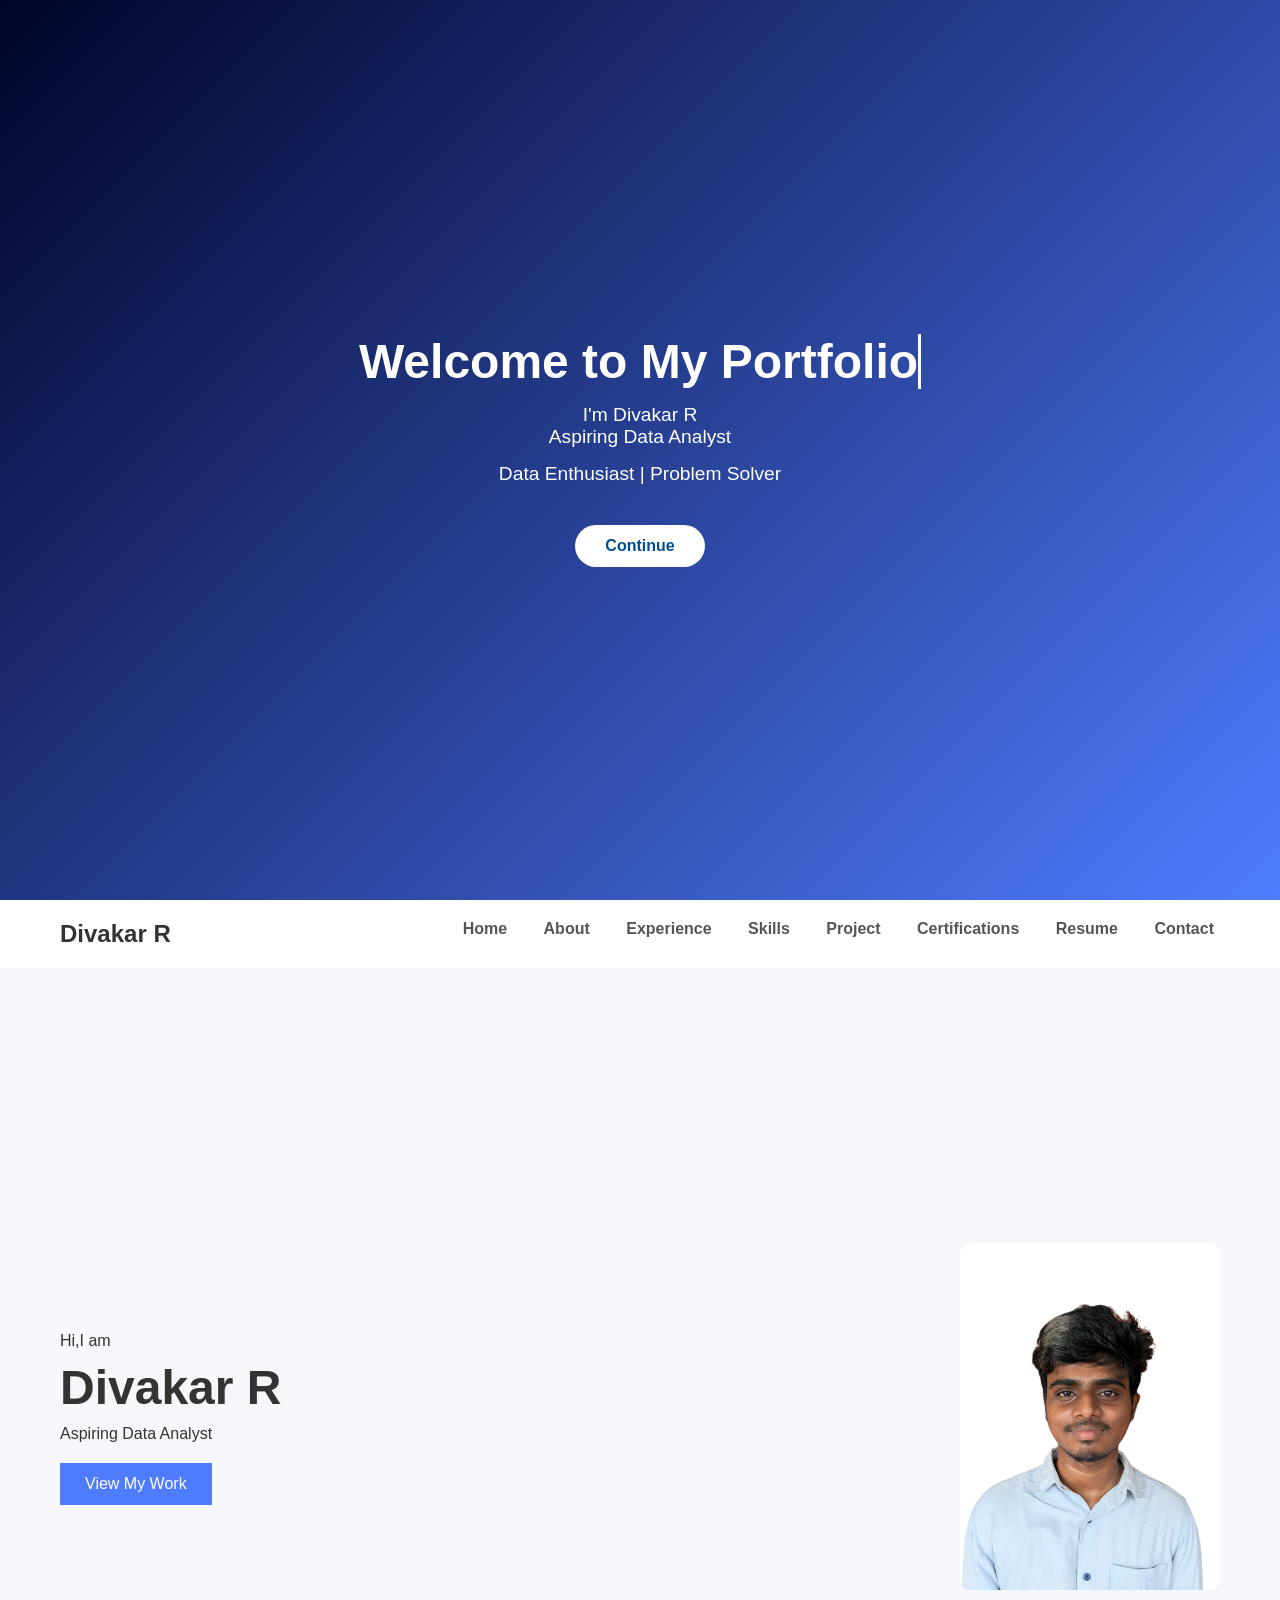
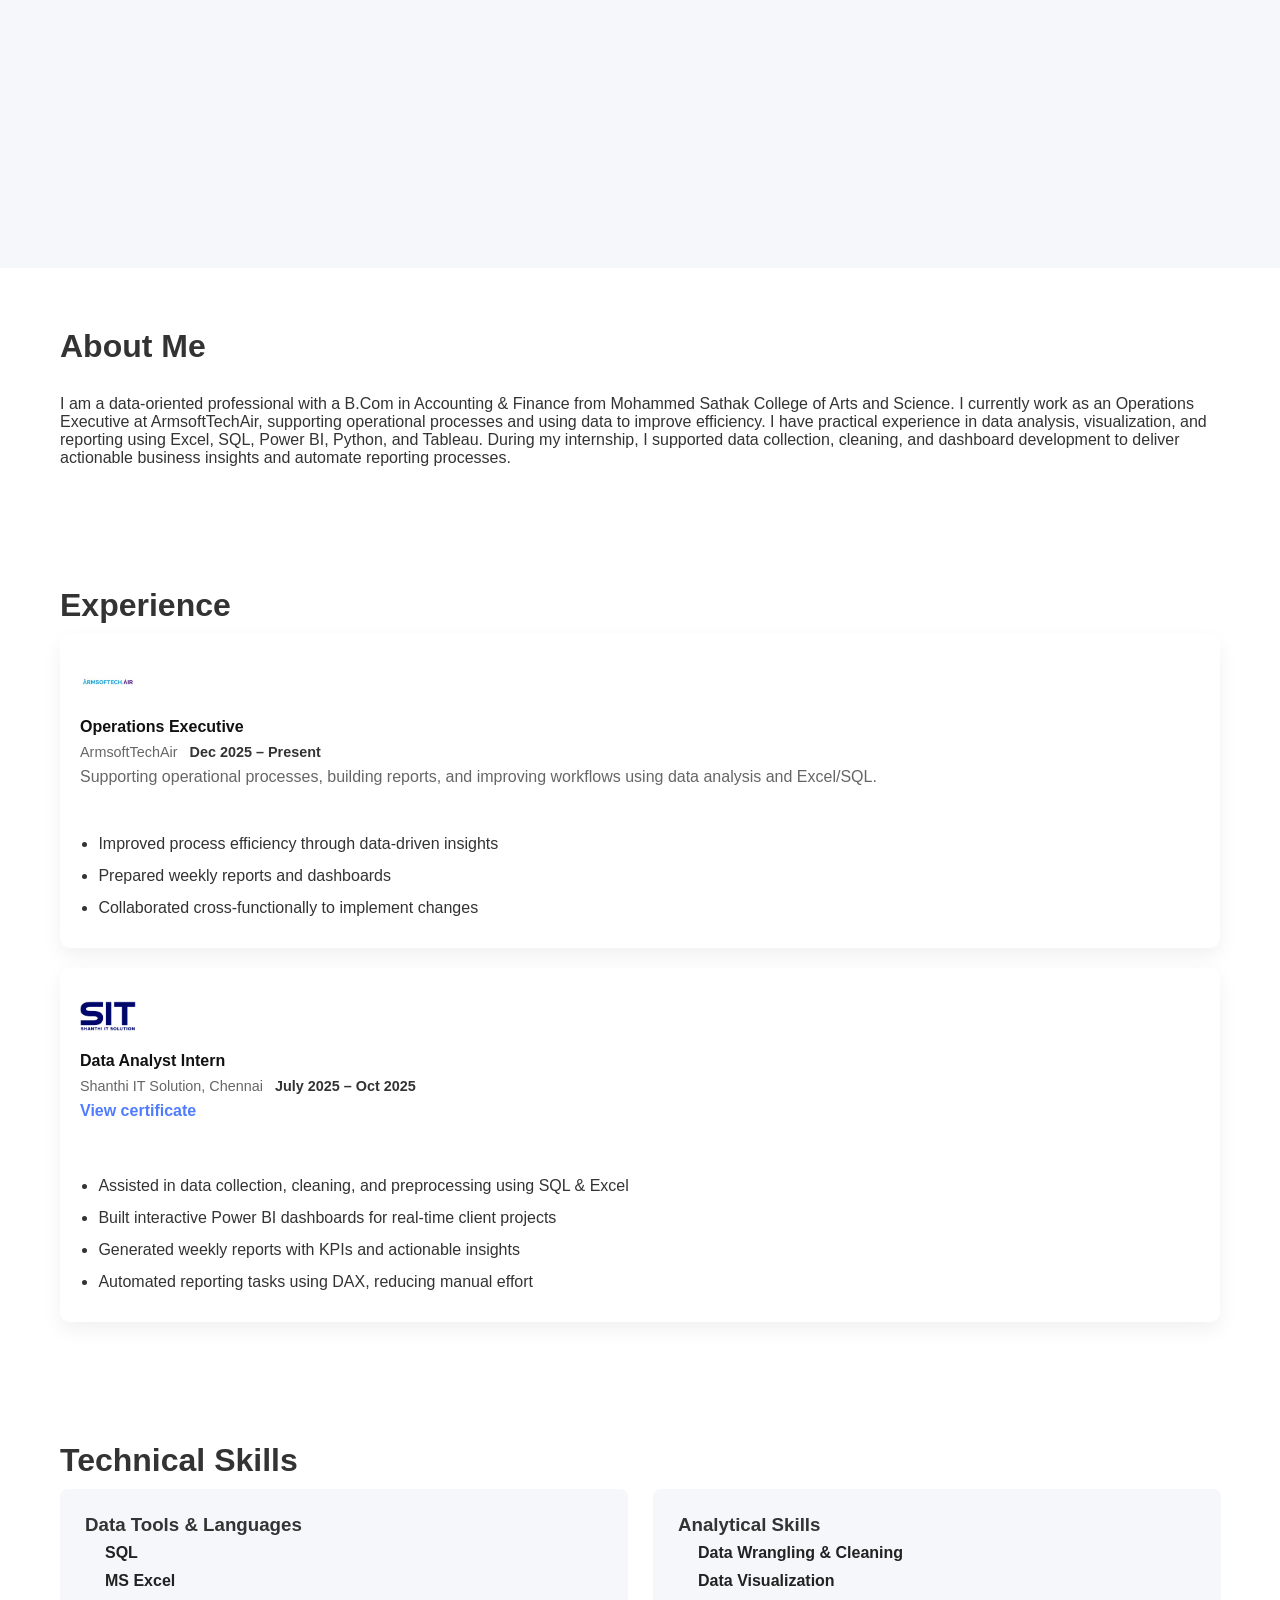
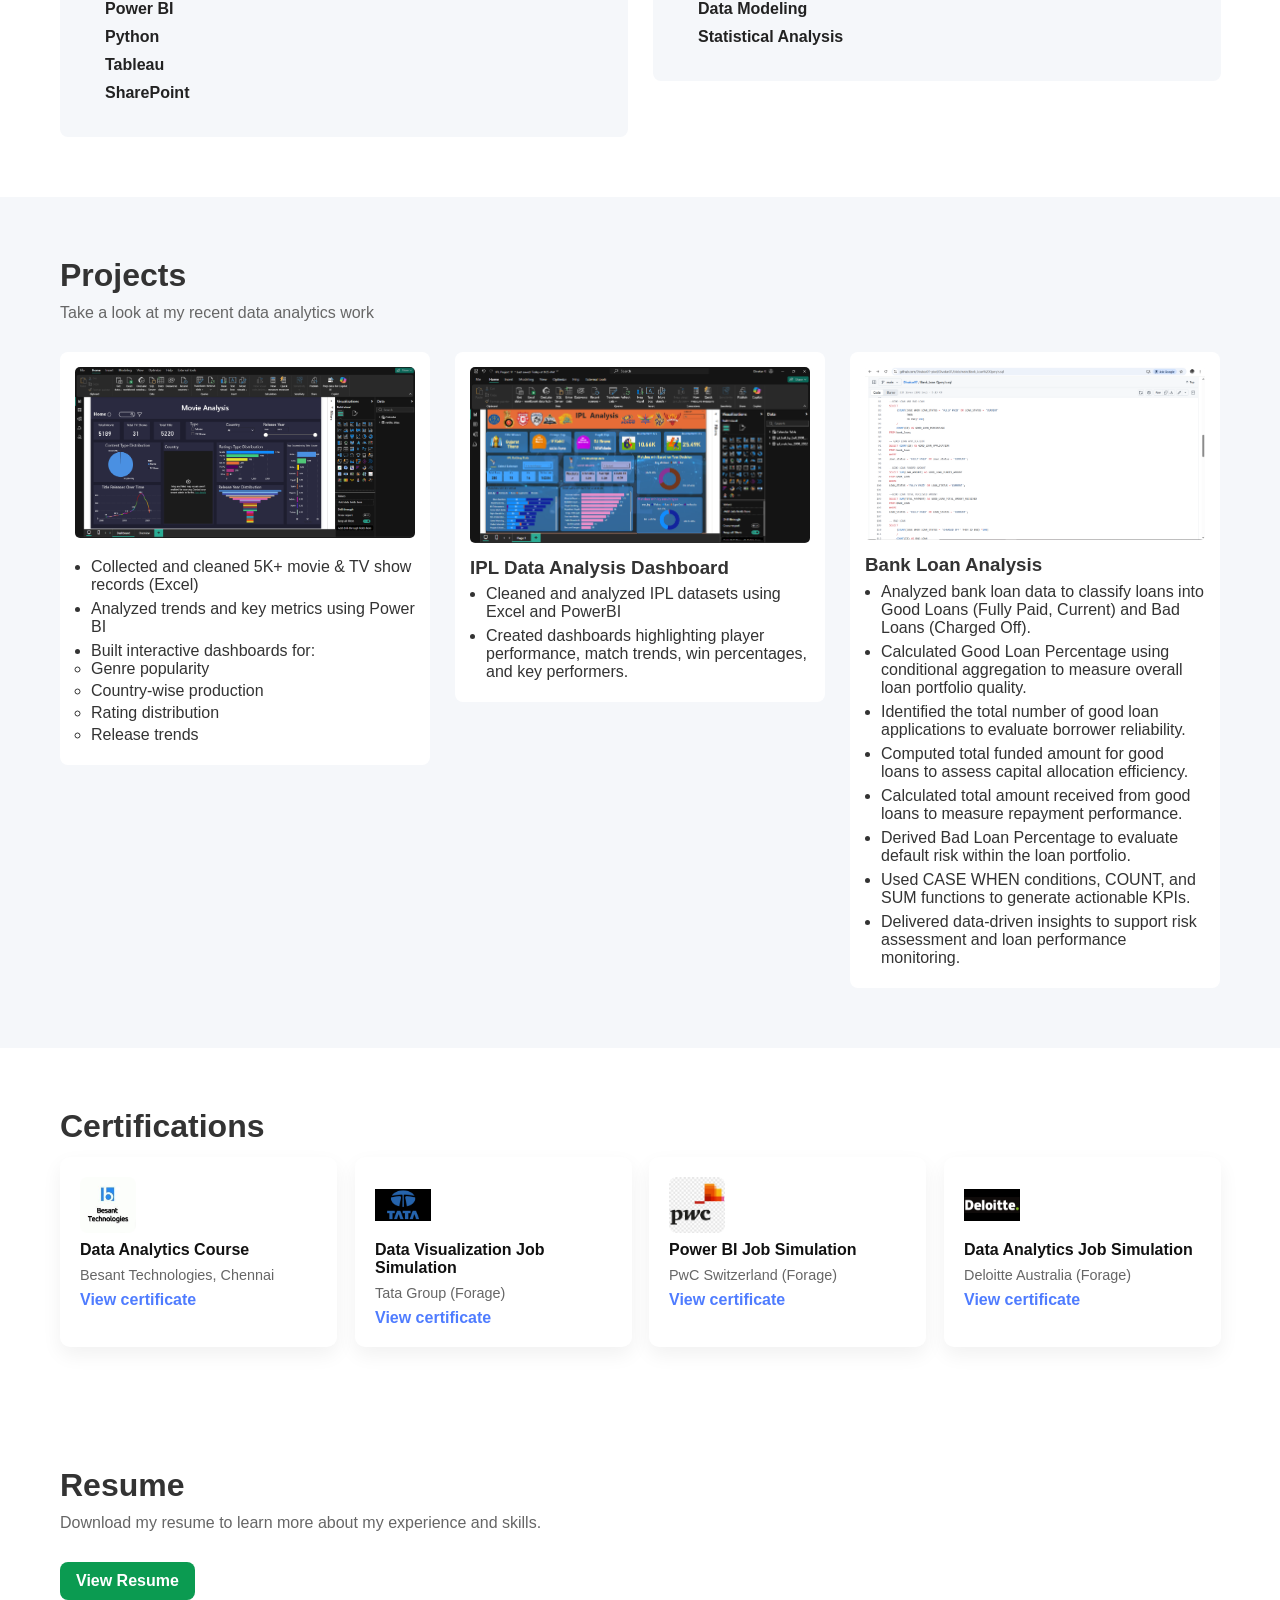
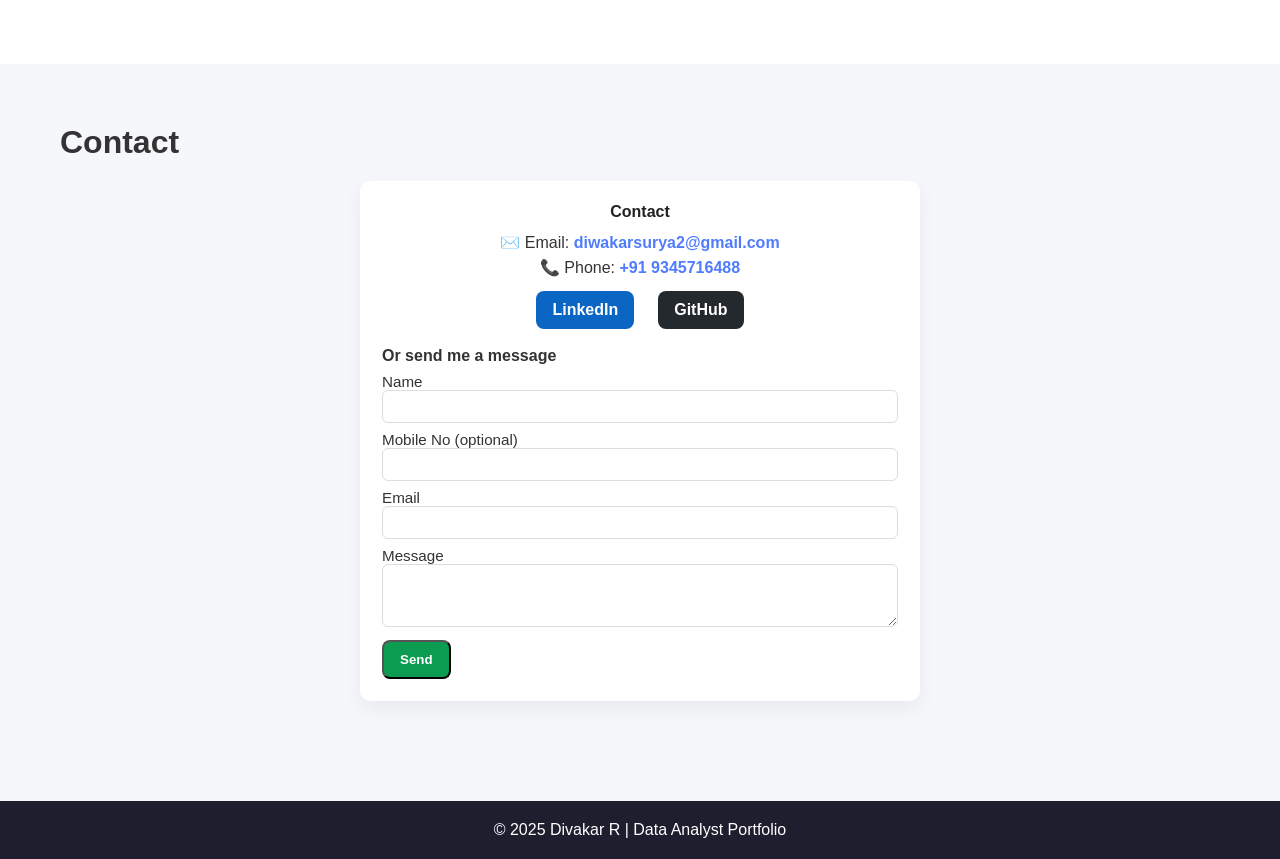
==== index.html @ 7c48998c "Update index.html" ====
<!DOCTYPE html>
<html lang="en">
<head>
    <meta charset="UTF-8">
    <meta name="viewport" content="width=device-width, initial-scale=1.0">
    <title>Divakar R | Data Analyst Portfolio</title>
    <link rel="stylesheet" href="style.css">
</head>
<body>

<!-- Welcome Section -->
<section id="welcome">
  <div class="welcome-content">
    <h1 class="typing">Welcome to My Portfolio</h1>
    <p class="fade-text">I'm Divakar R<br>Aspiring Data Analyst</p>
    <p class="fade-text" style="animation-delay: 3.5s;">Data Enthusiast | Problem Solver</p>
    <a href="#home" class="continue-btn">Continue</a>
  </div>
</section>

<!-- NAVBAR -->
<header class="navbar">
    <h2 class="logo">Divakar R</h2>
    <button class="hamburger" aria-label="Toggle navigation menu">
        <span></span>
        <span></span>
        <span></span>
    </button>
    <nav class="nav-menu">
        <a href="#home">Home</a>
        <a href="#about">About</a>
        <a href="#experience">Experience</a>
        <a href="#skills">Skills</a>
        <a href="#projects">Project</a>
        <a href="#certifications">Certifications</a>
        <a href="#resume">Resume</a>
        <a href="#contact">Contact</a>
    </nav>
</header>

<!-- HERO -->
<section class="hero" id="home">
    <div class="hero-text reveal">
        <p class="intro">Hi,I am</p>
        <h1>Divakar R</h1>
        <p class="subtitle">Aspiring Data Analyst</p>
        <button onclick="document.getElementById('projects').scrollIntoView({behavior: 'smooth'})">View My Work</button>
    </div>

    <div class="hero-image">
        <!-- Profile image -->
        <img class="float reveal" src="Images/Divakar%20R.jpg" alt="Profile">
    </div>
</section>

<script>
    // Run after DOM ready so elements exist
    document.addEventListener('DOMContentLoaded', function(){
        const form = document.getElementById('miniContactForm');
        const nextInput = document.getElementById('_next');
        const successBox = document.getElementById('formSuccess');

        function getFormData(){
            return {
                name: (document.getElementById('c_name') || {}).value ? document.getElementById('c_name').value.trim() : '',
                phone: (document.getElementById('c_phone') || {}).value ? document.getElementById('c_phone').value.trim() : '',
                email: (document.getElementById('c_email') || {}).value ? document.getElementById('c_email').value.trim() : '',
                message: (document.getElementById('c_message') || {}).value ? document.getElementById('c_message').value.trim() : ''
            };
        }

        function validate(data){
            return data.name && data.email && data.message;
        }

        // If URL contains ?sent=1 show success message
        if (window.location.search.indexOf('sent=1') !== -1) {
            if (successBox) { successBox.classList.remove('hidden'); successBox.setAttribute('aria-hidden','false'); }
        }

        if (!form) return; // nothing to do if form not present

        // On submit, validate and set _next to return with sent=1
        form.addEventListener('submit', function(e){
            const data = getFormData();
            if (!validate(data)){
                e.preventDefault();
                alert('Please fill Name, Email and Message.');
                return false;
            }
            // Set _next to same URL with sent=1 so we can show success message after redirect
            try {
                var url = window.location.href.split('?')[0];
                if (nextInput) nextInput.value = url + '?sent=1';
            } catch(err) { /* ignore */ }
            // Let the browser submit the form to Formsubmit.co
        });

        // --- Scroll reveal using IntersectionObserver ---
        const reveals = document.querySelectorAll('.reveal');
        if (reveals && reveals.length) {
            const io = new IntersectionObserver((entries, observer) => {
                entries.forEach(entry => {
                    if (entry.isIntersecting) {
                        const el = entry.target;
                        const delay = el.dataset.revealDelay ? parseInt(el.dataset.revealDelay,10) : 0;
                        el.style.transitionDelay = delay + 'ms';
                        el.classList.add('visible');

                        // stagger skill items if present
                        const skillItems = el.querySelectorAll('.skill-item');
                        if (skillItems && skillItems.length) {
                            skillItems.forEach((item) => {
                                const itemDelay = item.dataset.skillDelay ? parseInt(item.dataset.skillDelay, 10) : 0;
                                item.style.transitionDelay = (delay + itemDelay) + 'ms';
                            });
                        }

                        // stagger skill chips if present
                        const chips = el.querySelectorAll('.skill-chip');
                        if (chips && chips.length) {
                            chips.forEach((chip) => {
                                const chipDelay = chip.dataset.skillDelay ? parseInt(chip.dataset.skillDelay, 10) : 0;
                                chip.style.transitionDelay = (delay + chipDelay) + 'ms';
                            });
                        }

                        observer.unobserve(el);
                    }
                });
            }, { threshold: 0.12, rootMargin: '0px 0px -8% 0px' });
            reveals.forEach((el) => io.observe(el));
        }

        // --- Navbar shrink and active link highlight ---
        const header = document.querySelector('.navbar');
        const navLinks = document.querySelectorAll('.navbar nav a');
        // Shrink header on scroll
        function updateHeader() {
            if (!header) return;
            if (window.scrollY > 60) header.classList.add('shrink'); else header.classList.remove('shrink');
        }
        updateHeader();
        window.addEventListener('scroll', updateHeader, { passive: true });

        // Highlight nav links based on section in view
        const sections = document.querySelectorAll('section[id]');
        if (sections.length && navLinks.length) {
            const sectionObserver = new IntersectionObserver((entries) => {
                entries.forEach(entry => {
                    if (!entry.target.id) return;
                    const id = entry.target.id;
                    const selector = `.navbar nav a[href="#${id}"]`;
                    const link = document.querySelector(selector);
                    if (entry.isIntersecting) {
                        navLinks.forEach(a => a.classList.remove('active'));
                        if (link) link.classList.add('active');
                    }
                });
            }, { root: null, threshold: 0.45 });
            sections.forEach(s => sectionObserver.observe(s));
        }

        // --- Hamburger menu toggle ---
        const hamburger = document.querySelector('.hamburger');
        const navMenu = document.querySelector('.nav-menu');
        if (hamburger && navMenu) {
            hamburger.addEventListener('click', () => {
                hamburger.classList.toggle('active');
                navMenu.classList.toggle('active');
            });
        }

        // --- Continue button functionality ---
        const continueBtn = document.querySelector('.continue-btn');
        const welcomeSection = document.getElementById('welcome');
        if (continueBtn && welcomeSection) {
            continueBtn.addEventListener('click', (e) => {
                e.preventDefault(); // Prevent default anchor behavior
                welcomeSection.style.display = 'none'; // Hide the welcome section
                document.getElementById('home').scrollIntoView({ behavior: 'smooth' }); // Scroll to home
            });
        }
    });
</script>

<!-- ABOUT -->
<section class="interest" id="about">
    <div class="grid">
        <h2>About Me</h2>
         <div class="two-column">
            <h2 class="reveal"data-reveal-delay="100"></h2>
            <p class="sub reveal" data-reveal-delay="200">
        <div class="about-grid reveal">
                I am a data-oriented professional with a B.Com in Accounting & Finance from Mohammed Sathak College of Arts and Science. I currently work as an Operations Executive at ArmsoftTechAir, supporting operational processes and using data to improve efficiency. 
                I have practical experience in data analysis, visualization, and reporting using Excel, SQL, Power BI, Python, and Tableau. During my internship, I supported data collection, cleaning, and dashboard development to deliver actionable business 
                insights and automate reporting processes.
            </p>
        </div>


    </div>
</section>




<!-- EXPERIENCE -->
<section class="interest" id="experience">
    <h2>Experience</h2>
    <div class="experience-grid">
        <article class="cert-card work-card reveal" data-reveal-delay="70">
            <img class="cert-logo-img" src="Images/AS.jpeg" alt="ArmsoftTechAir logo">
            <h4>Operations Executive</h4>
            <p class="cert-meta">ArmsoftTechAir <span class="cert-date">Dec 2025 – Present</span></p>
            <p class="sub">Supporting operational processes, building reports, and improving workflows using data analysis and Excel/SQL.</p>
            <ul>
                <li>Improved process efficiency through data-driven insights</li>
                <li>Prepared weekly reports and dashboards</li>
                <li>Collaborated cross-functionally to implement changes</li>
            </ul>
        </article>

        <article class="cert-card internship-card reveal" data-reveal-delay="110">
            <img class="cert-logo-img" src="Images/SIT.png" alt="Shanthi IT Solution logo">
            <h4>Data Analyst Intern</h4>
            <p class="cert-meta">Shanthi IT Solution, Chennai <span class="cert-date">July 2025 – Oct 2025</span></p>
            <a class="cert-link" href="Certificates/Divakar R Data Analytics Internship.pdf" target="_blank" rel="noopener noreferrer">View certificate</a>
            <p class="sub"></p>
            <ul>
                <li>Assisted in data collection, cleaning, and preprocessing using SQL &amp; Excel</li>
                <li>Built interactive Power BI dashboards for real-time client projects</li>
                <li>Generated weekly reports with KPIs and actionable insights</li>
                <li>Automated reporting tasks using DAX, reducing manual effort</li>
            </ul>
        </article>
    </div>
</section>

<!-- SKILLS -->
<section class="interest" id="skills">
    <h2>Technical Skills</h2>

    <div class="interest-grid">
        <div class="card reveal" data-reveal-delay="100">
            <h3>Data Tools & Languages</h3>
            <ul class="skill-list">
                <li class="skill-item" data-skill-delay="0">SQL</li>
                <li class="skill-item" data-skill-delay="100">MS Excel</li>
                <li class="skill-item" data-skill-delay="200">Power BI</li>
                <li class="skill-item" data-skill-delay="300">Python</li>
                <li class="skill-item" data-skill-delay="400">Tableau</li>
                <li class="skill-item" data-skill-delay="500">SharePoint</li>
                
            </ul>
        </div>

        <div class="card reveal" data-reveal-delay="200">
            <h3>Analytical Skills</h3>
            <ul class="skill-list">
                <li class="skill-item" data-skill-delay="0">Data Wrangling & Cleaning</li>
                <li class="skill-item" data-skill-delay="100">Data Visualization</li>
                <li class="skill-item" data-skill-delay="200">Data Modeling</li>
                <li class="skill-item" data-skill-delay="300">Statistical Analysis</li>
            </ul>
        </div>

    </div>
</section>

<!-- PROJECTS -->
<section class="projects" id="projects">
    <h2>Projects</h2>
    <p class="sub">Take a look at my recent data analytics work</p>

    <div class="project-grid">

        <div class="project-card reveal" data-reveal-delay="80">
            <img src="Images/Screenshot (321).png" alt="Movie Analysis Dashboard">
            <ul class="project-bullets">
                <li>Collected and cleaned 5K+ movie & TV show records (Excel)</li>
                <li>Analyzed trends and key metrics using Power BI</li>
                <li>Built interactive dashboards for:
                    <ul>
                        <li>Genre popularity</li>
                        <li>Country-wise production</li>
                        <li>Rating distribution</li>
                        <li>Release trends</li>
                    </ul>
                </li>
            </ul>
        </div>

        <div class="project-card reveal" data-reveal-delay="140">
            <img src="Images/Screenshot (55).png" alt="IPL Data Analysis">
            <h3>IPL Data Analysis Dashboard</h3>
            <p>
                <ul class="project-bullets">
                    <li>Cleaned and analyzed IPL datasets using Excel and PowerBI</li>
                    <li>Created dashboards highlighting player performance, match trends,
                        win percentages, and key performers.</li>
                </ul>
            </p>
        </div>

        <div class="project-card reveal" data-reveal-delay="200">
            <img src="Images/Screenshot (322).png" alt="Bank Loan Analysis">
            <h3>Bank Loan Analysis</h3>
            <ul class="project-bullets">
                <li>Analyzed bank loan data to classify loans into Good Loans (Fully Paid, Current) and Bad Loans (Charged Off).</li>
                <li>Calculated Good Loan Percentage using conditional aggregation to measure overall loan portfolio quality.</li>
                <li>Identified the total number of good loan applications to evaluate borrower reliability.</li>
                <li>Computed total funded amount for good loans to assess capital allocation efficiency.</li>
                <li>Calculated total amount received from good loans to measure repayment performance.</li>
                <li>Derived Bad Loan Percentage to evaluate default risk within the loan portfolio.</li>
                <li>Used CASE WHEN conditions, COUNT, and SUM functions to generate actionable KPIs.</li>
                <li>Delivered data-driven insights to support risk assessment and loan performance monitoring.</li>
            </ul>
        </div>

    </div>
</section>



<!-- CERTIFICATIONS -->
<!-- CERTIFICATIONS -->
<section class="interest" id="certifications">
    <h2 class="reveal">Certifications</h2>

    <div class="cert-grid">
        <article class="cert-card reveal" data-reveal-delay="80">
            <img class="cert-logo-img" src="Images/BT.jpeg" alt="Besant Technologies logo">
            <h4>Data Analytics Course</h4>
            <p class="cert-meta">Besant Technologies, Chennai</p>
            <!-- Replace href with real certificate link or PDF -->
            <a class="cert-link" href="Certificates/Divakar R data nalytics.pdf" target="_blank" rel="noopener noreferrer">View certificate</a>
        </article>

        <article class="cert-card reveal" data-reveal-delay="140">
            <img class="cert-logo-img" src="Images/TATA.jpg" alt="Tata Group logo">
            <h4>Data Visualization Job Simulation</h4>
            <p class="cert-meta">Tata Group (Forage)</p>
            <a class="cert-link" href="Certificates/Forage_TATA_completion_certificate.pdf" target="_blank" rel="noopener noreferrer">View certificate</a>
        </article>

        <article class="cert-card reveal" data-reveal-delay="200">
            <img class="cert-logo-img" src="Images/PWC.jpg" alt="PwC logo">
            <h4>Power BI Job Simulation</h4>
            <p class="cert-meta">PwC Switzerland (Forage)</p>
            <a class="cert-link" href="Certificates/Forage_PWC_completion_certificate.pdf" target="_blank" rel="noopener noreferrer">View certificate</a>
        </article>

        <article class="cert-card reveal" data-reveal-delay="260">
            <img class="cert-logo-img" src="Images/Deloitte.jpg" alt="Deloitte logo">
            <h4>Data Analytics Job Simulation</h4>
            <p class="cert-meta">Deloitte Australia (Forage)</p>
            <a class="cert-link" href="Certificates/Forage_Deloite_completion_certificate.pdf" target="_blank" rel="noopener noreferrer">View certificate</a>
        </article>
    </div>
</section>

<!-- RESUME -->
<section class="interest" id="resume">
    <h2>Resume</h2>
    <p class="sub">Download my resume to learn more about my experience and skills.</p>
    <div class="resume-download">
        <a href="Divakar R Data Analytics Resume.pdf" target="_blank" rel="noopener noreferrer" class="btn primary">View Resume</a>
    </div>
</section>

<!-- CONTACT -->
<section class="projects" id="contact">
    <h2>Contact</h2>

    <div class="contact-card reveal" role="region" aria-label="Contact links" data-reveal-delay="320">
        <p class="contact-title">Contact</p>

        <div class="contact-info">
            <p class="contact-info-line">✉️ Email: <a href="mailto:diwakarsurya2@gmail.com">diwakarsurya2@gmail.com</a></p>
            <p class="contact-info-line">📞 Phone: <a href="tel:+919345716488">+91 9345716488</a></p>
        </div>

        <div class="contact-links">
            <a class="btn linkedin" href="https://www.linkedin.com/in/divakar-r-688403337" target="_blank" rel="noopener noreferrer">LinkedIn</a>
            <a class="btn github" href="https://github.com/Divakar07-pixel" target="_blank" rel="noopener noreferrer">GitHub</a>
        </div>

        <!-- Inline contact form (simple) — posts to Formsubmit.co -->
        <div class="contact-form-inline">
            <p class="form-title">Or send me a message</p>
            <form id="miniContactForm" action="https://formsubmit.co/diwakarsurya2@gmail.com" method="POST">
                <!-- Formsubmit hidden controls; _next will be set on submit to return with ?sent=1 -->
                <input type="hidden" name="_subject" value="Portfolio contact">
                <input type="hidden" name="_captcha" value="false">
                <input type="hidden" name="_next" id="_next" value="">
                <label>Name
                    <input type="text" id="c_name" name="name" required>
                </label>

                <label>Mobile No (optional)
                    <input type="tel" id="c_phone" name="phone">
                </label>

                <label>Email
                    <input type="email" id="c_email" name="email" required>
                </label>

                <label>Message
                    <textarea id="c_message" name="message" rows="3" required></textarea>
                </label>

                <div class="form-actions-inline">
                    <button type="submit" id="sendBtn" class="btn primary">Send</button>
                </div>
            </form>

            <div id="formSuccess" class="form-success hidden" role="status" aria-hidden="true">Thank you — your message was sent.</div>
        </div>
    </div>
</section>

<footer>
    <p>© 2025 Divakar R | Data Analyst Portfolio</p>
</footer>

</body>
</html>
---- style.css ----
* {
  margin: 0;
  padding: 0;
  box-sizing: border-box;
  font-family: Arial, sans-serif;
  scroll-behavior: smooth;
}

/* Welcome Section */
#welcome {
  height: 100vh;
  background: linear-gradient(135deg, #000428, #4f7cff);
  color: white;
  display: flex;
  justify-content: center;
  align-items: center;
}

.welcome-content {
  text-align: center;
}

/* Typing Animation */
.typing {
  font-size: 3rem;
  white-space: nowrap;
  overflow: hidden;
  border-right: 3px solid white;
  width: 0;
  animation: typing 3s steps(30, end) forwards,
             blink 0.7s infinite;
}

@keyframes typing {
  to { width: 100%; }
}

@keyframes blink {
  50% { border-color: transparent; }
}

/* Fade text */
.fade-text {
  opacity: 0;
  margin-top: 15px;
  font-size: 1.2rem;
  animation: fadeIn 2s ease forwards;
  animation-delay: 3s;
}

@keyframes fadeIn {
  to { opacity: 1; }
}

/* Continue Button */
.continue-btn {
  display: inline-block;
  margin-top: 40px;
  padding: 12px 30px;
  background: white;
  color: #004e92;
  border-radius: 30px;
  font-weight: bold;
  text-decoration: none;
  opacity: 0;
  transform: translateY(20px);
  animation: slideUp 1.5s ease forwards;
  animation-delay: 4s;
}

@keyframes slideUp {
  to {
    opacity: 1;
    transform: translateY(0);
  }
}

/* Portfolio Section */
#home {
  height: 100vh;
  padding: 60px;
}



* {
    margin: 0;
    padding: 0;
    box-sizing: border-box;
    font-family: Arial, sans-serif;
}

body {
    background: #f5f7fa;
    color: #333;
}

/* NAVBAR */
.navbar {
    display: flex;
    justify-content: space-between;
    padding: 20px 60px;
    background: white;
}

/* Hamburger menu button */
.hamburger {
    display: none;
    flex-direction: column;
    cursor: pointer;
    background: none;
    border: none;
    padding: 0;
    z-index: 1000;
}
.hamburger span {
    width: 25px;
    height: 3px;
    background: #555;
    margin: 3px 0;
    transition: 0.3s;
    border-radius: 2px;
}
.hamburger.active span:nth-child(1) {
    transform: rotate(-45deg) translate(-5px, 6px);
}
.hamburger.active span:nth-child(2) {
    opacity: 0;
}
.hamburger.active span:nth-child(3) {
    transform: rotate(45deg) translate(-5px, -6px);
}

/* Mobile navbar adjustments */
@media (max-width: 768px) {
    .navbar {
        padding: 15px 20px;
        flex-direction: row;
        justify-content: space-between;
        align-items: center;
    }
    .hamburger {
        display: flex;
    }
    .nav-menu {
        position: fixed;
        left: -100%;
        top: 0;
        flex-direction: column;
        background-color: white;
        width: 100%;
        text-align: center;
        transition: 0.3s;
        box-shadow: 0 10px 27px rgba(0, 0, 0, 0.05);
        padding-top: 80px;
        height: 100vh;
        z-index: 999;
    }
    .nav-menu.active {
        left: 0;
    }
    .nav-menu a {
        padding: 15px;
        margin: 0;
        display: block;
        border-bottom: 1px solid #eee;
    }
    .navbar.shrink {
        padding: 10px 20px;
    }
}

@media (max-width: 480px) {
    .navbar {
        padding: 10px 15px;
    }
    .navbar nav a {
        margin-left: 10px;
        font-size: 14px;
    }
    .navbar.shrink {
        padding: 8px 15px;
    }
}

/* Navbar animations */
.navbar {
    position: sticky;
    top: 0;
    z-index: 60;
    transition: padding 220ms ease, background 220ms ease, box-shadow 220ms ease;
}
.navbar.shrink { padding: 10px 60px; background: rgba(255,255,255,0.98); box-shadow: 0 8px 28px rgba(6,10,20,0.08); }
.navbar .logo { transition: transform 220ms ease; }
.navbar.shrink .logo { transform: scale(0.95); }

/* Nav link underline animation */
.navbar nav a { position: relative; padding: 8px 6px; }
.navbar nav a::after {
    content: '';
    position: absolute;
    left: 0;
    bottom: -6px;
    height: 2px;
    width: 0;
    background: #4f7cff;
    transition: width 220ms ease;
    border-radius: 2px;
}
.navbar nav a:hover::after,
.navbar nav a.active::after { width: 100%; }
.navbar nav a.active { color: #4f7cff; font-weight: 800; }

/* Smooth scroll for anchor links */
html { scroll-behavior: smooth; }

.navbar nav a {
    margin-left: 20px;
    text-decoration: none;
    color: #555;
    font-weight: 600;
}

/* HERO */
.hero {
    display: flex;
    align-items: center;
    justify-content: space-between;
    padding: 60px;
}

.hero-text {
    max-width: 500px;
}

.hero-text h1 {
    font-size: 48px;
    margin: 10px 0;
}

.hero-text button {
    margin-top: 20px;
    padding: 12px 25px;
    background: #4f7cff;
    color: white;
    border: none;
    cursor: pointer;
    font-size: 16px;
}

.hero-image img {
    width: 260px; /* increased for better presence on desktop */
    border-radius: 10px;
}

/* Responsive adjustments for hero/profile image */
@media (max-width: 1100px) {
    .hero {
        flex-direction: column;
        padding: 40px 30px;
        gap: 18px;
    }
    .hero-image img {
        width: 220px;
    }
}

@media (max-width: 520px) {
    .hero-text h1 { font-size: 36px; }
    .hero-image img { width: 160px; }
}

@media (max-width: 768px) {
    #home {
        height: auto;
    }
}

.about-card {
    display: grid;
    grid-template-columns: 1fr 2fr;
    gap: 40px;
    background: white;
    padding: 25px;
    border-radius: 8px;
    box-shadow: 0 8px 20px rgba(15,15,15,0.06);

}

/* Mobile adjustments for about-card */
@media (max-width: 768px) {
    .about-card {
        grid-template-columns: 1fr;
        gap: 20px;
        padding: 20px;
    }
}

@media (max-width: 480px) {
    .about-card {
        padding: 15px;
        gap: 15px;
    }
}

/* INTEREST */
.interest {
    padding: 60px;
    background: white;
}

.interest h2,
.projects h2 {
    font-size: 32px;
    margin-bottom: 10px;
}

.sub {
    margin-bottom: 30px;
    color: #666;
}

.interest-grid {
    display: grid;
    grid-template-columns: repeat(auto-fit, minmax(220px, 1fr));
    gap: 25px;
    align-items: start;
}

.card {
    padding: 25px;
    background: #f5f7fa;
    border-radius: 8px;
}

/* Mobile adjustments for interest */
@media (max-width: 768px) {
    .interest {
        padding: 40px 20px;
    }
    .interest h2,
    .projects h2 {
        font-size: 28px;
    }
    .interest-grid {
        grid-template-columns: 1fr;
        gap: 20px;
    }
    .card {
        padding: 20px;
    }
}

@media (max-width: 480px) {
    .interest {
        padding: 30px 15px;
    }
    .interest h2,
    .projects h2 {
        font-size: 24px;
    }
    .card {
        padding: 15px;
    }
}

/* EXPERIENCE */
.experience-grid {
    display: grid;
    grid-template-columns: 1fr;
    gap: 20px;
    align-items: start; /* allow cards to size naturally based on content */
}
/* Do not set explicit heights on cards; they should grow based on content */

/* Mobile adjustments for experience */
@media (max-width: 768px) {
    .experience-grid {
        gap: 15px;
    }
}


/* PROJECTS */
.projects {
    padding: 60px;
}

.project-grid {
    display: grid;
    grid-template-columns: repeat(auto-fit, minmax(220px, 1fr));
    gap: 25px;
    align-items: start;
}

.project-card {
    background: white;
    padding: 15px;
    border-radius: 8px;
}

.project-card img {
    width: 100%;
    border-radius: 5px;
    margin-bottom: 10px;
}

.project-bullets { margin: 0.4rem 0 0 1rem; color: #333; }
.project-bullets li { margin-bottom: 6px; }
.project-bullets li li { margin-bottom: 4px; list-style-type: circle; }

/* Mobile adjustments for projects */
@media (max-width: 768px) {
    .projects {
        padding: 40px 20px;
    }
}

@media (max-width: 480px) {
    .projects {
        padding: 30px 15px;
    }
    .project-card {
        padding: 10px;
    }
    .project-bullets {
        margin: 0.4rem 0 0 0.5rem;
        font-size: 14px;
    }
}

/* Skill bars and chips */
.skill-list { list-style: none; padding-left: 0; margin: 8px 0 0 0; }
.skill-item { display: flex; align-items: center; gap: 12px; margin-bottom: 10px; font-weight: 600; color: #222; opacity: 0; transform: translateX(-20px); padding-left: 0; transition: opacity 600ms ease, transform 600ms ease, padding-left 600ms ease; }
.reveal.visible .skill-item { opacity: 1; transform: none; padding-left: 20px; }
.skill-bar { flex: 1; height: 10px; background: #eef2ff; border-radius: 8px; overflow: hidden; }
.skill-fill { width: 0%; height: 100%; background: linear-gradient(90deg,#4f7cff,#6fb0ff); transition: width 700ms ease-out; }

.skill-chips { display:flex; gap:8px; flex-wrap:wrap; margin-top:8px }
.skill-chip { display:inline-block; background:#f5f7fa; padding:8px 10px; border-radius:16px; font-weight:700; color:#333; transform: translateY(8px); opacity:0; transition: transform 360ms ease, opacity 360ms ease; }
.reveal.visible .skill-chip { transform: none; opacity: 1; }

/* no numeric percentage label — simple animated bars only */

/* Certifications card grid */
.cert-grid {
    display: grid;
    grid-template-columns: repeat(auto-fit, minmax(220px, 1fr));
    gap: 18px;
    margin-top: 12px;
}
.cert-card {
    background: white;
    padding: 20px; /* increased for comfortable inner spacing */
    border-radius: 10px;
    box-shadow: 0 8px 20px rgba(15,15,15,0.06);
    display: flex;
    flex-direction: column;
    gap: 8px;
    overflow-wrap: anywhere; /* prevent text overflow */
    word-break: break-word;
}
/* Lists inside cards: better spacing & readability */
.cert-card ul { margin: 8px 0 0 1.15rem; padding-left: 0; }
.cert-card li { margin-bottom: 8px; line-height: 1.5; }
.cert-logo {
    width: 56px;
    height: 56px;
    border-radius: 8px;
    background: #f0f4ff;
    color: #0A66C2;
    display: flex;
    align-items: center;
    justify-content: center;
    font-weight: 800;
    font-size: 0.95rem;
}
.cert-logo-img {
    width: 56px;
    height: 56px;
    border-radius: 8px;
    object-fit: contain;
    background: transparent;
}
.cert-card h4 { margin: 0; font-size: 1rem; color: #111; }
.cert-meta { margin: 0; color: #666; font-size: 0.9rem; }
.cert-date { display: inline-block; margin-left: 8px; color: #333; font-weight: 700; font-size: 0.9rem; }
.cert-link { color: #4f7cff; font-weight: 700; text-decoration: none; }
.cert-link:hover { text-decoration: underline; }

@media (max-width: 520px) {
    .cert-grid { grid-template-columns: 1fr; }
}

/* CONTACT - LinkedIn button only */
.contact-card {
    background: white;
    padding: 22px;
    border-radius: 10px;
    max-width: 560px;
    margin: 20px auto 40px; /* space around the box */
    text-align: center;
    box-shadow: 0 8px 20px rgba(15,15,15,0.06);
}
.contact-title { font-weight: 800; color: #222; margin-bottom: 12px; }
.contact-info { margin-bottom: 14px; }
.contact-info-line { margin: 6px 0; font-size: 1rem; color: #333; }
.contact-info a { color: #4f7cff; text-decoration: none; font-weight: 700; }
.contact-info a:hover { text-decoration: underline; }
.contact-links { display: flex; gap: 24px; justify-content: center; flex-wrap: wrap; }

/* Inline contact form */
.contact-form-inline { margin-top: 18px; text-align: left; max-width: 560px; margin-left: auto; margin-right: auto; }
.contact-form-inline .form-title { font-weight: 700; margin-bottom: 8px; }
.contact-form-inline label { display: block; font-size: 0.95rem; margin-bottom: 8px; }
.contact-form-inline input,
.contact-form-inline textarea { width: 100%; padding: 8px 10px; border: 1px solid #ddd; border-radius: 6px; box-sizing: border-box; }
.form-actions-inline { margin-top: 10px; }
.btn.primary { background: #0b9b51; }

.form-success { margin-top: 12px; padding: 12px; border-radius: 8px; background: #e9f7ef; color: #0b6b3a; border: 1px solid #d7f0dd; text-align: center; }
.hidden { display: none; }
.btn { display: inline-block; padding: 10px 16px; border-radius: 8px; color: #fff; text-decoration: none; font-weight: 700; }
.btn.linkedin { background: #0A66C2; }
.btn.github { background: #24292e; }
.btn:hover { opacity: 0.95; }

/* Mobile adjustments for contact */
@media (max-width: 768px) {
    .contact-card {
        padding: 18px;
        margin: 15px 20px 30px;
    }
    .contact-title { font-size: 1.2rem; }
    .contact-info-line { font-size: 0.9rem; }
    .contact-links { gap: 16px; }
    .contact-form-inline { margin-top: 15px; }
    .contact-form-inline label { font-size: 0.9rem; }
    .contact-form-inline input,
    .contact-form-inline textarea { padding: 6px 8px; }
    .btn { padding: 8px 14px; font-size: 14px; }
}

@media (max-width: 520px) {
    .contact-links { flex-direction: column; gap: 14px; }
    .btn { width: 100%; }
    .contact-card {
        padding: 15px;
        margin: 10px 15px 20px;
    }
}

/* FOOTER */
footer {
    text-align: center;
    padding: 20px;
    background: #1e1e2f;
    color: white;
}

/* Mobile adjustments for footer */
@media (max-width: 480px) {
    footer {
        padding: 15px;
        font-size: 14px;
    }
}

/* Animations & reveal on scroll */
.reveal {
    opacity: 0;
    transform: translateY(12px) scale(0.995);
    transition: opacity 600ms cubic-bezier(.2,.9,.2,1), transform 600ms cubic-bezier(.2,.9,.2,1);
    will-change: opacity, transform;
}
.reveal.visible { opacity: 1; transform: none; }
/* Staggered reveal delays (use data-reveal-delay attribute in HTML)
   Example: <div class="reveal" data-reveal-delay="140"> */
.reveal[data-reveal-delay="70"] { transition-delay: 70ms; }
.reveal[data-reveal-delay="80"] { transition-delay: 80ms; }
.reveal[data-reveal-delay="110"] { transition-delay: 110ms; }
.reveal[data-reveal-delay="140"] { transition-delay: 140ms; }
.reveal[data-reveal-delay="200"] { transition-delay: 200ms; }
.reveal[data-reveal-delay="260"] { transition-delay: 260ms; }
.reveal[data-reveal-delay="320"] { transition-delay: 320ms; }

@keyframes float {
    0% { transform: translateY(0); }
    50% { transform: translateY(-8px); }
    100% { transform: translateY(0); }
}
.float { animation: float 6s ease-in-out infinite; }

/* Hover lift for cards */
.project-card, .cert-card { transition: transform 220ms ease, box-shadow 220ms ease; }
.project-card:hover, .cert-card:hover { transform: translateY(-8px) scale(1.01); box-shadow: 0 16px 32px rgba(12,12,30,0.12); }

/* Button micro-interactions */
.btn { transition: transform 160ms ease, box-shadow 160ms ease; }
.btn:hover { transform: translateY(-3px); box-shadow: 0 8px 20px rgba(12,12,30,0.08); }
.btn.primary:hover { transform: translateY(-3px) scale(1.02); }

/* subtle shine on primary button */
.btn.primary { position: relative; overflow: hidden; }
.btn.primary::after { content: ''; position: absolute; inset: 0; background: linear-gradient(120deg, rgba(255,255,255,0) 0%, rgba(255,255,255,0.06) 50%, rgba(255,255,255,0) 100%); transform: translateX(-100%); transition: transform 500ms ease; pointer-events: none; }
.btn.primary:hover::after { transform: translateX(0); }

/* Respect reduced motion */
@media (prefers-reduced-motion: reduce) {
  .reveal, .float, .project-card:hover, .cert-card:hover, .btn, .btn::after { transition: none !important; animation: none !important; transform: none !important; }
}
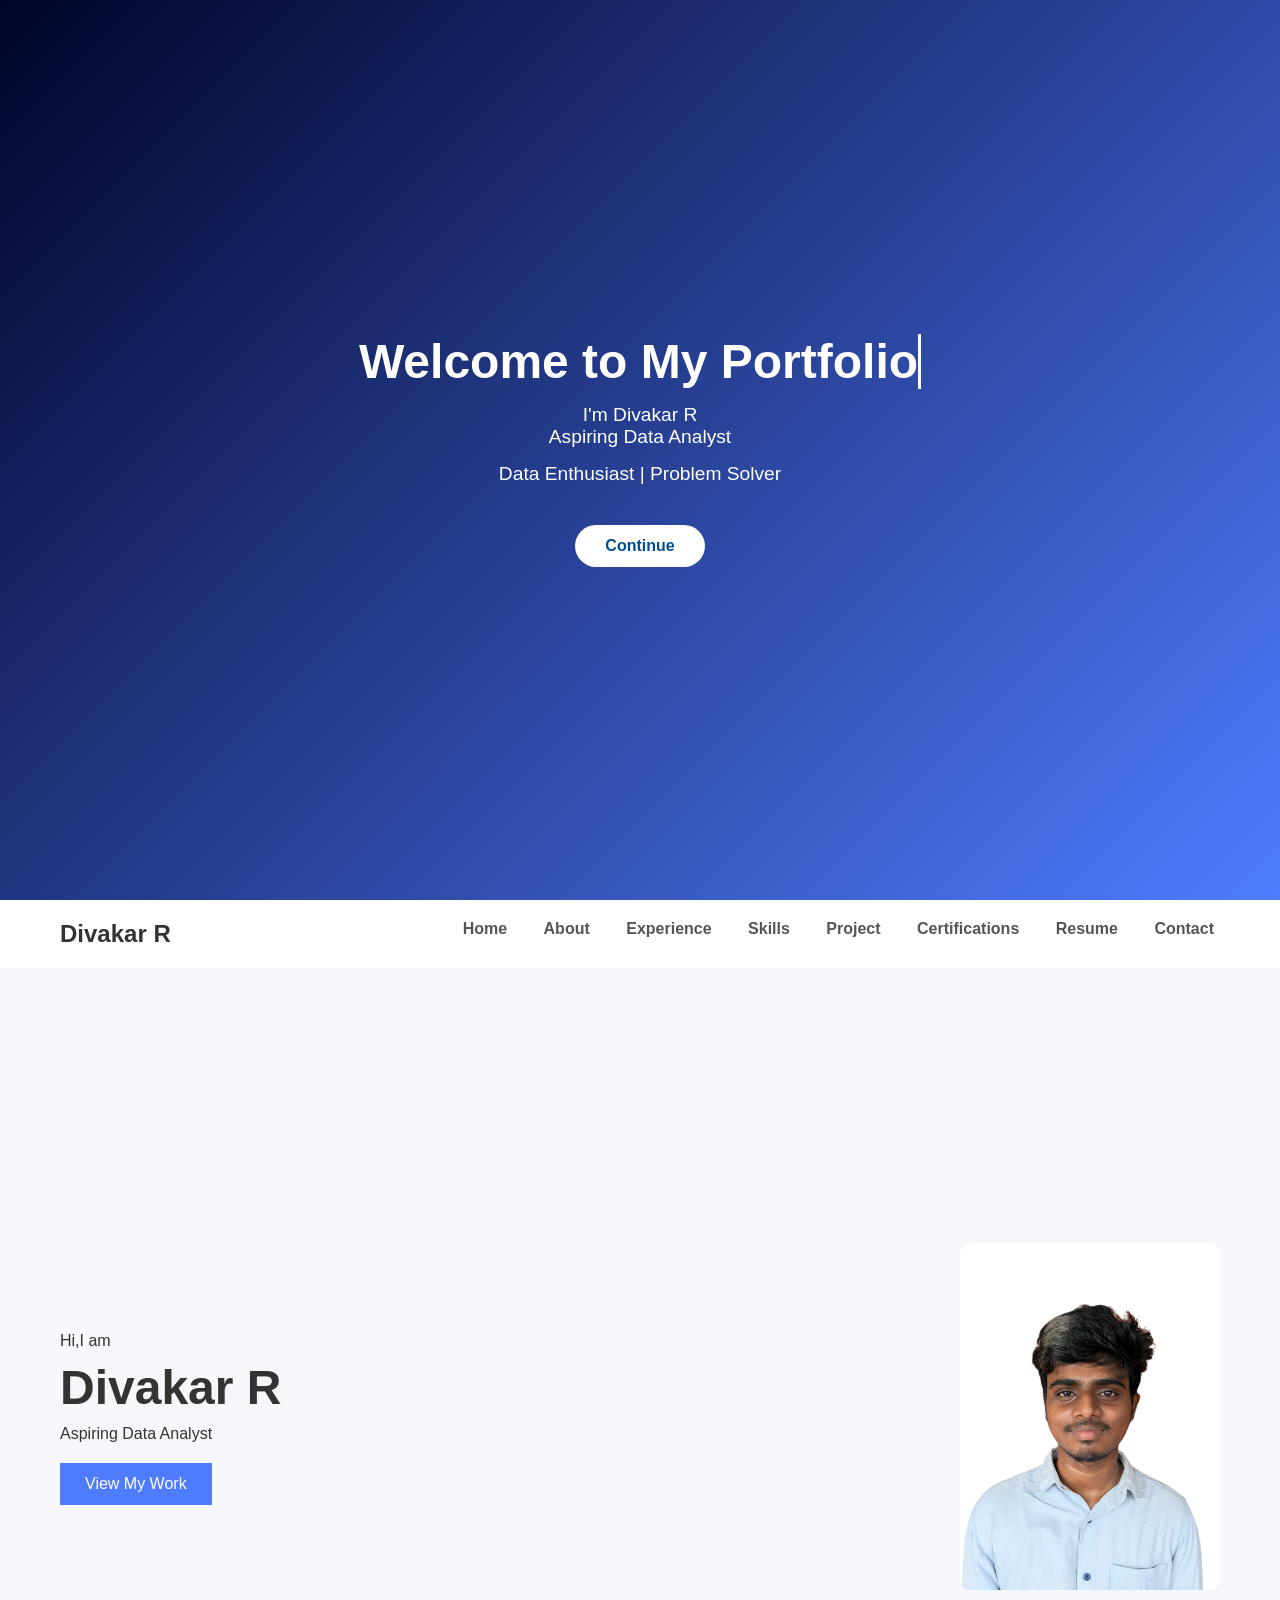
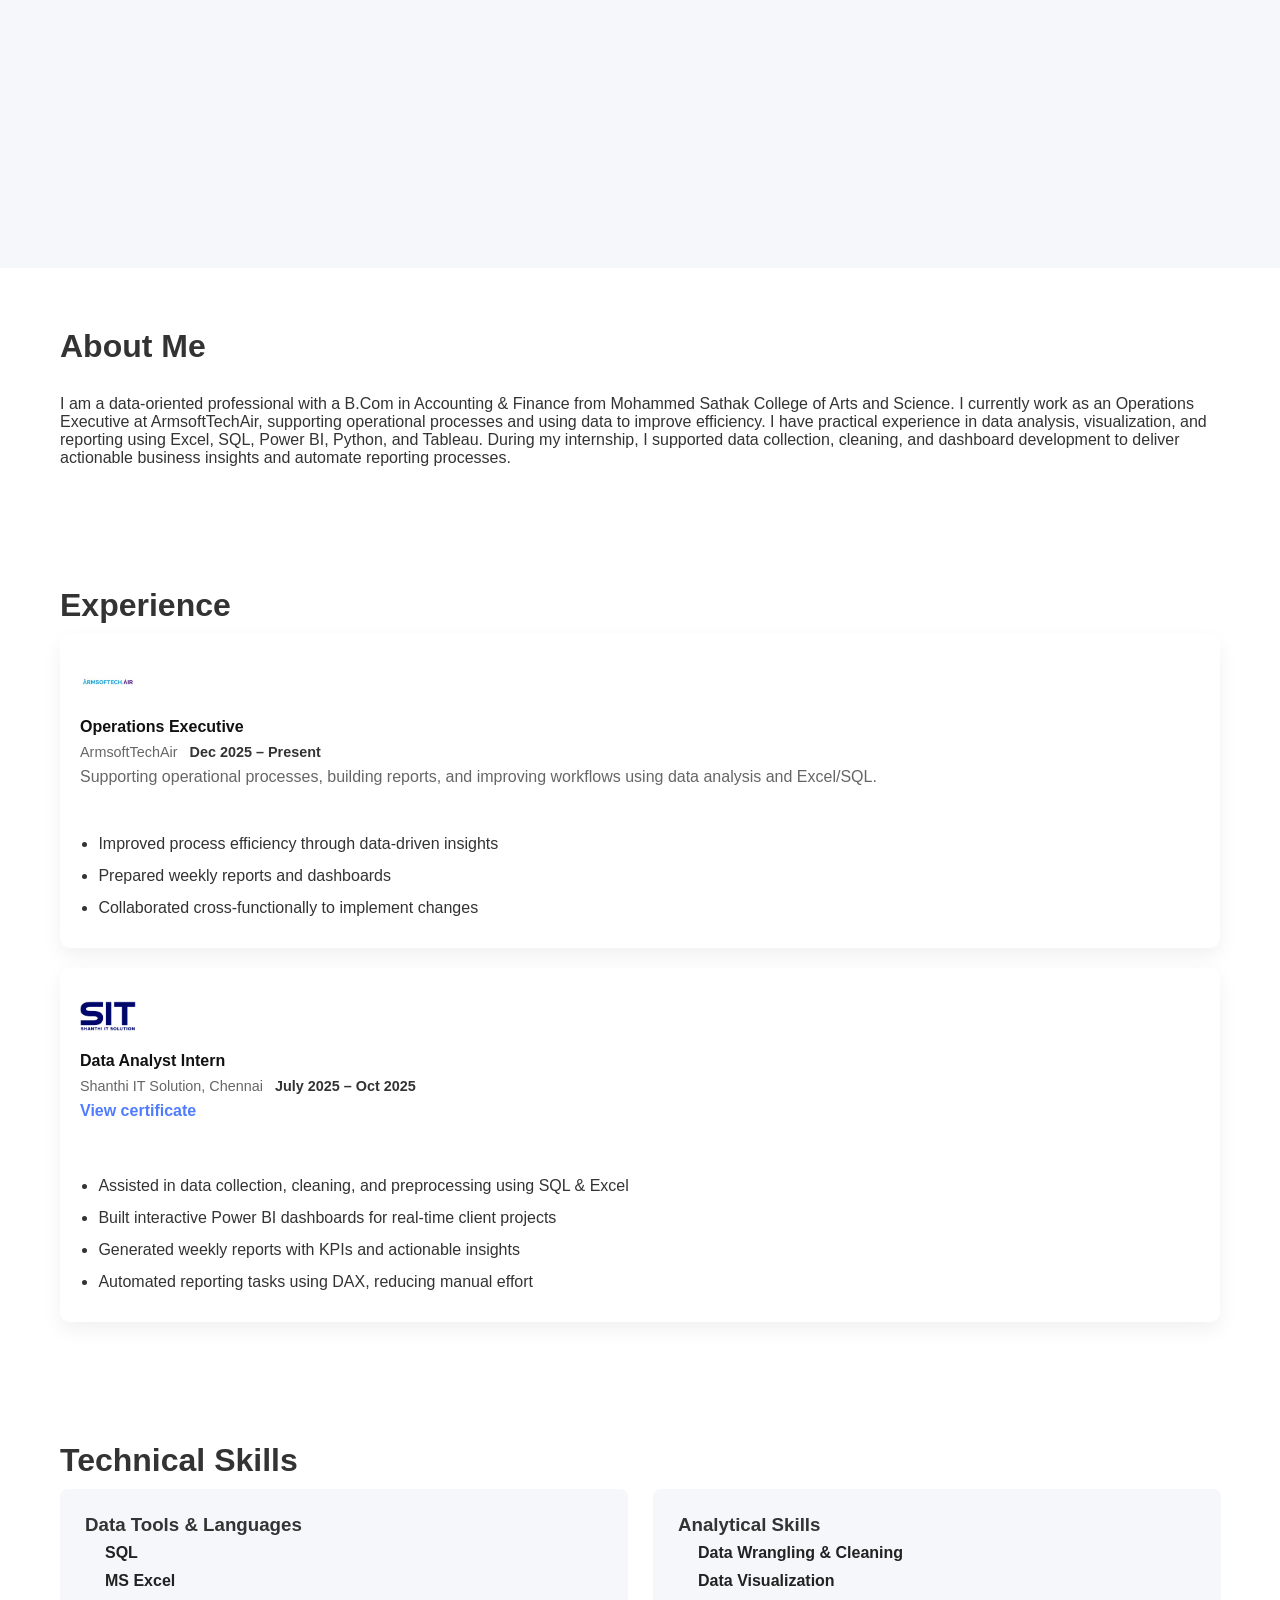
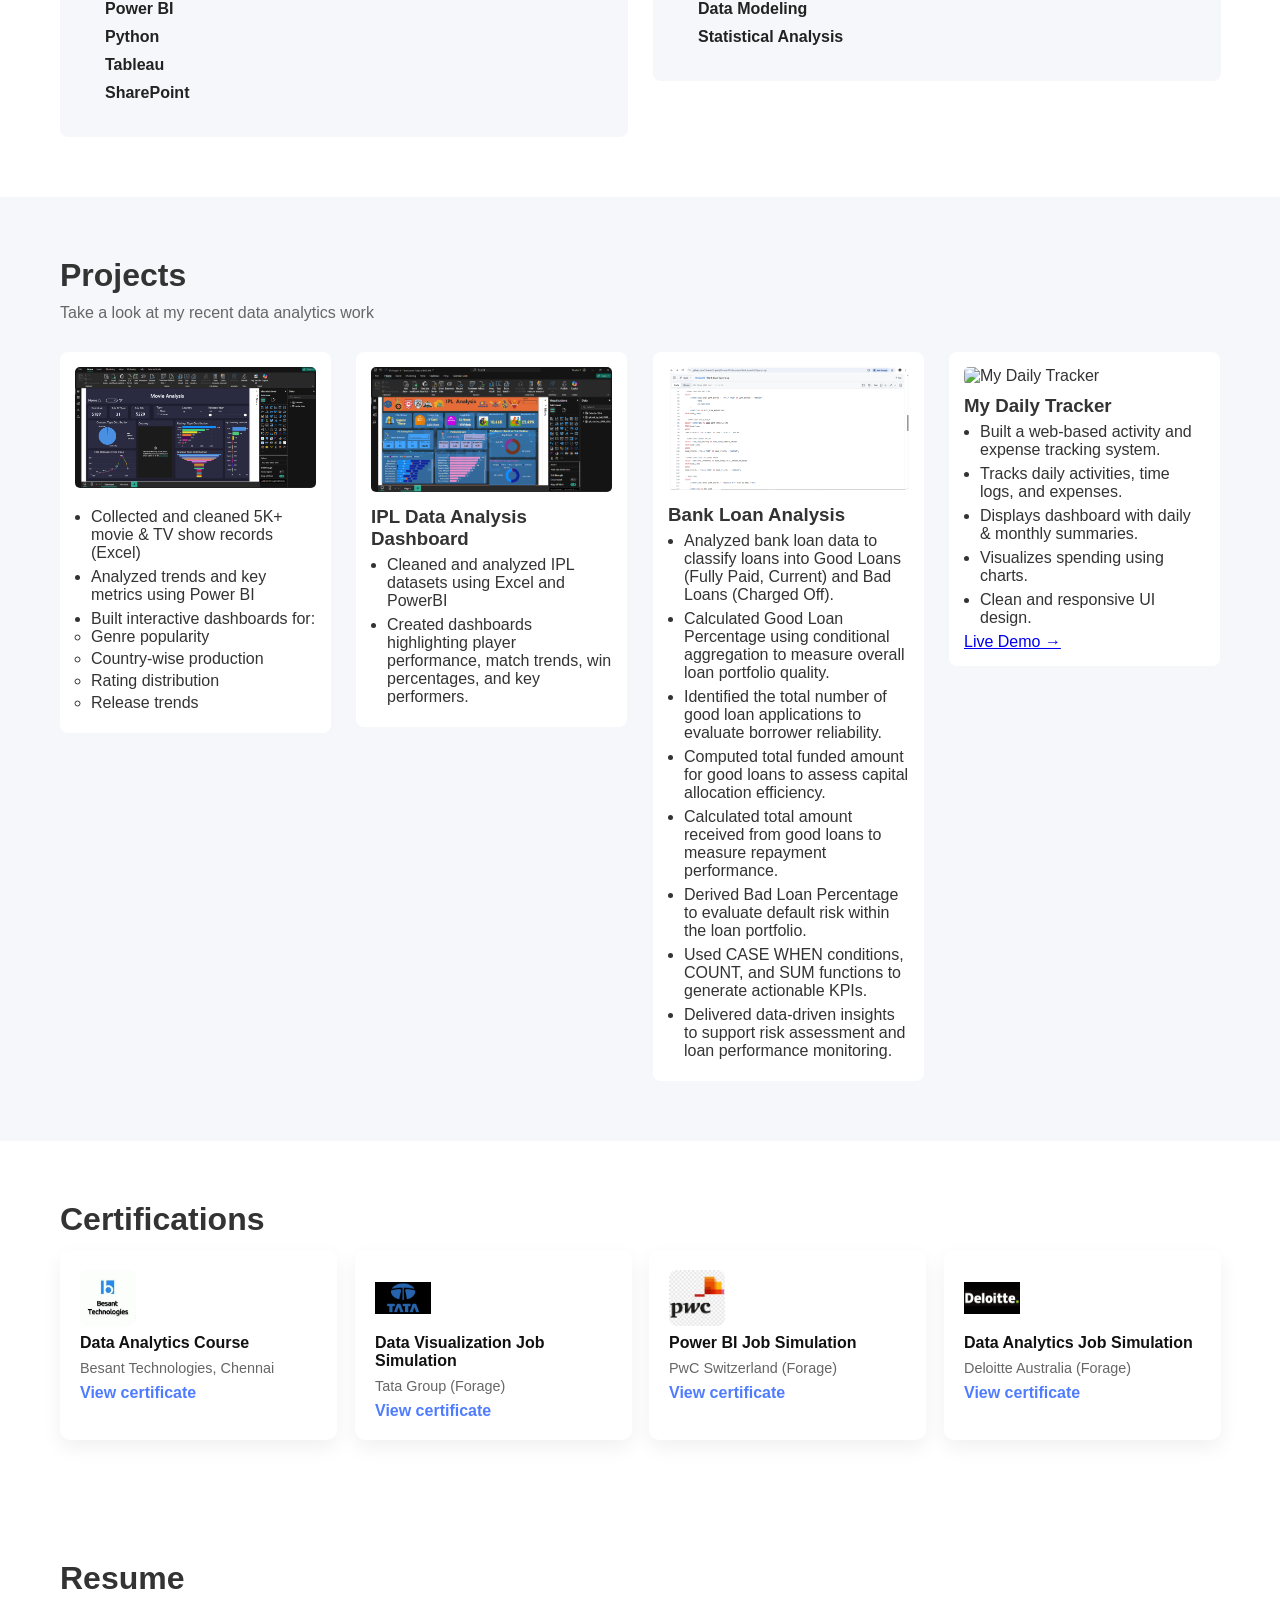
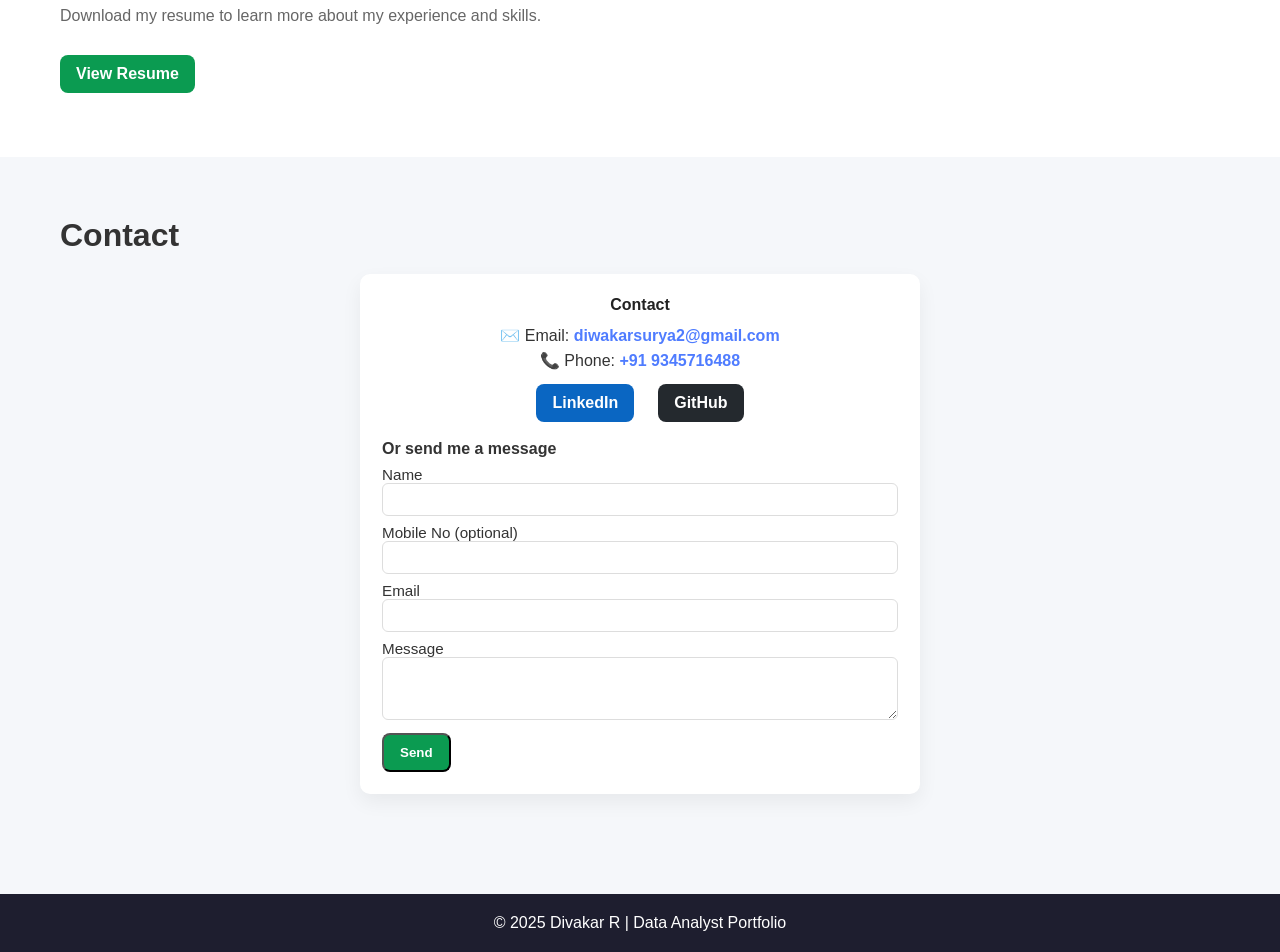
==== commit a3800d3e: "Add project card for My Daily Tracker" ====
--- a/index.html
+++ b/index.html
@@ -317,7 +317,24 @@
                 <li>Delivered data-driven insights to support risk assessment and loan performance monitoring.</li>
             </ul>
         </div>
-
+        <div class="project-card reveal" data-reveal-delay="200">
+            <img src="Images/Screenshot (468).png" alt="My Daily Tracker">
+            <h3>My Daily Tracker</h3>
+            <ul class="project-bullets">
+                <li>Built a web-based activity and expense tracking system.</li>
+                <li>Tracks daily activities, time logs, and expenses.</li>
+                <li>Displays dashboard with daily & monthly summaries.</li>
+                <li>Visualizes spending using charts.</li>
+                <li>Clean and responsive UI design.</li>
+               
+            </ul>
+             <a href="https://divakar07-pixel.github.io/Daily-tracker/" 
+   target="_blank" 
+   class="project-link" 
+   rel="noopener noreferrer">
+   Live Demo →
+</a>
+        </div>
     </div>
 </section>
 
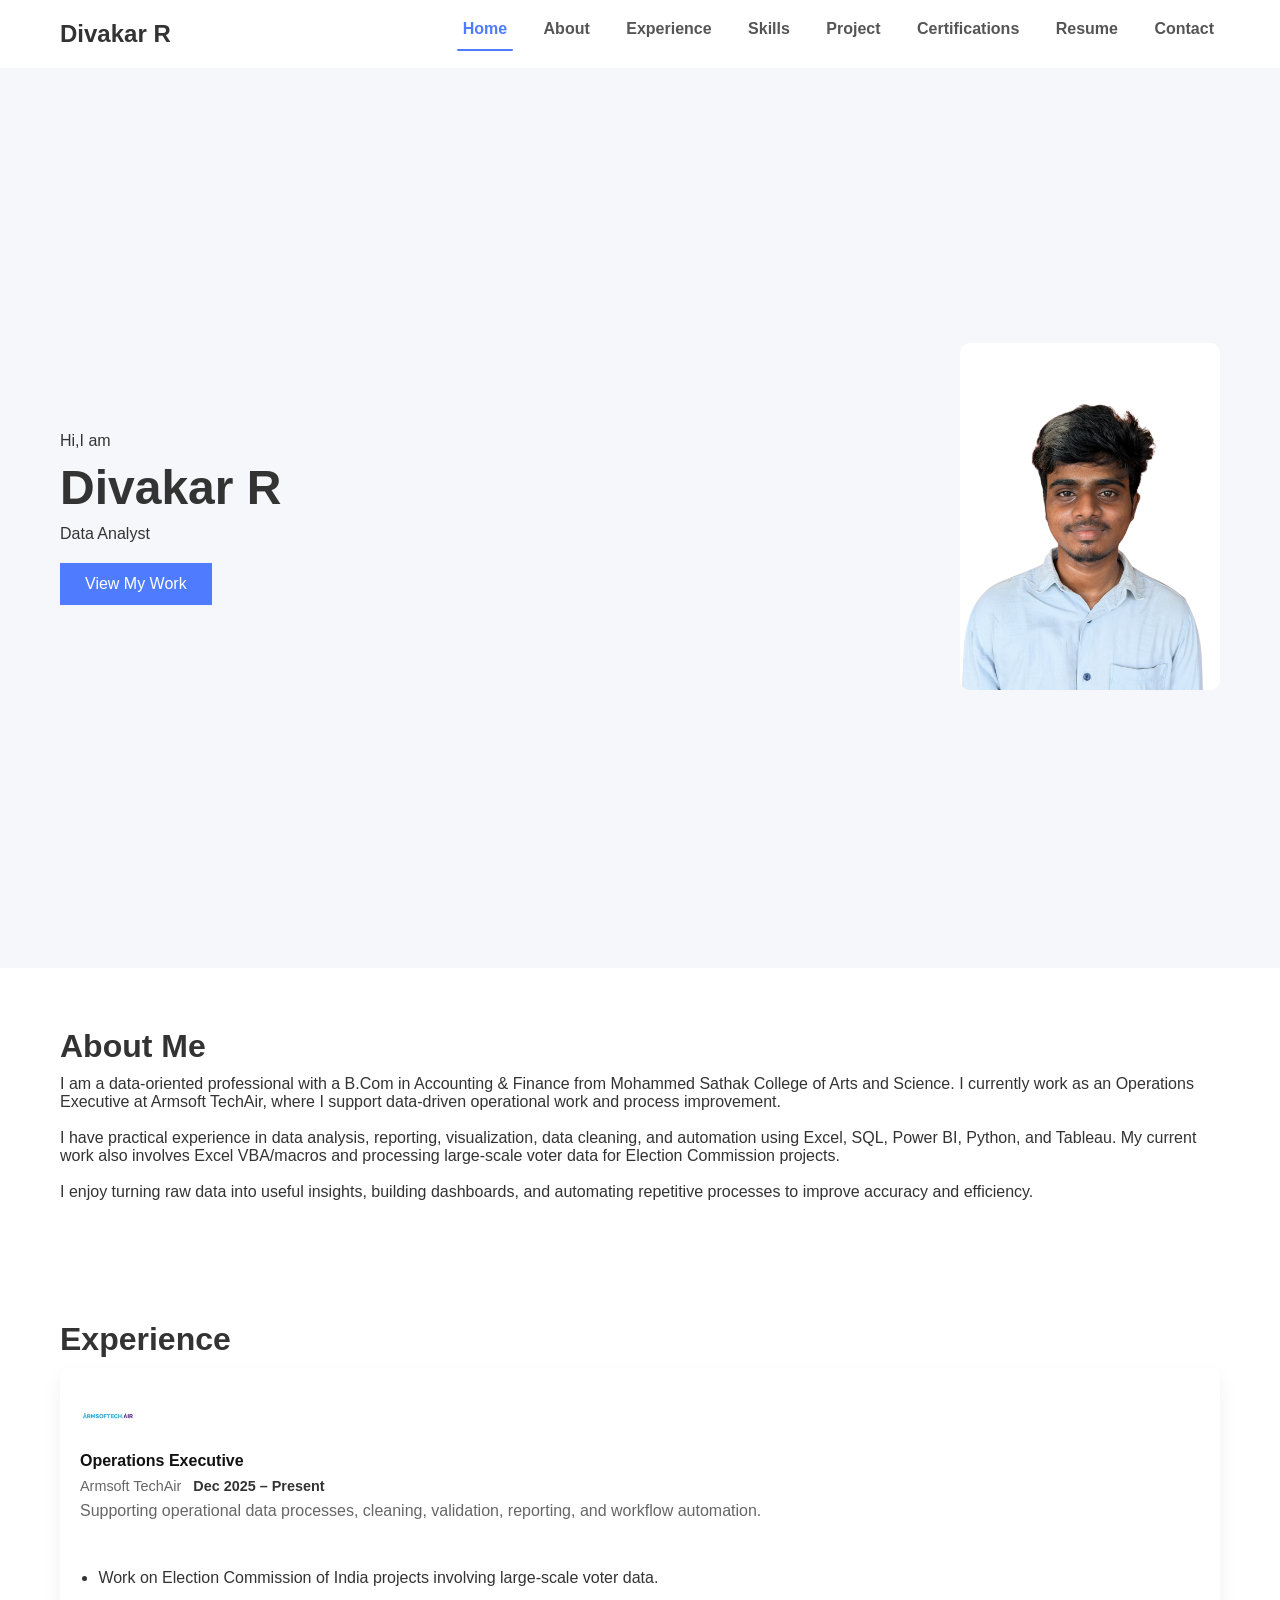
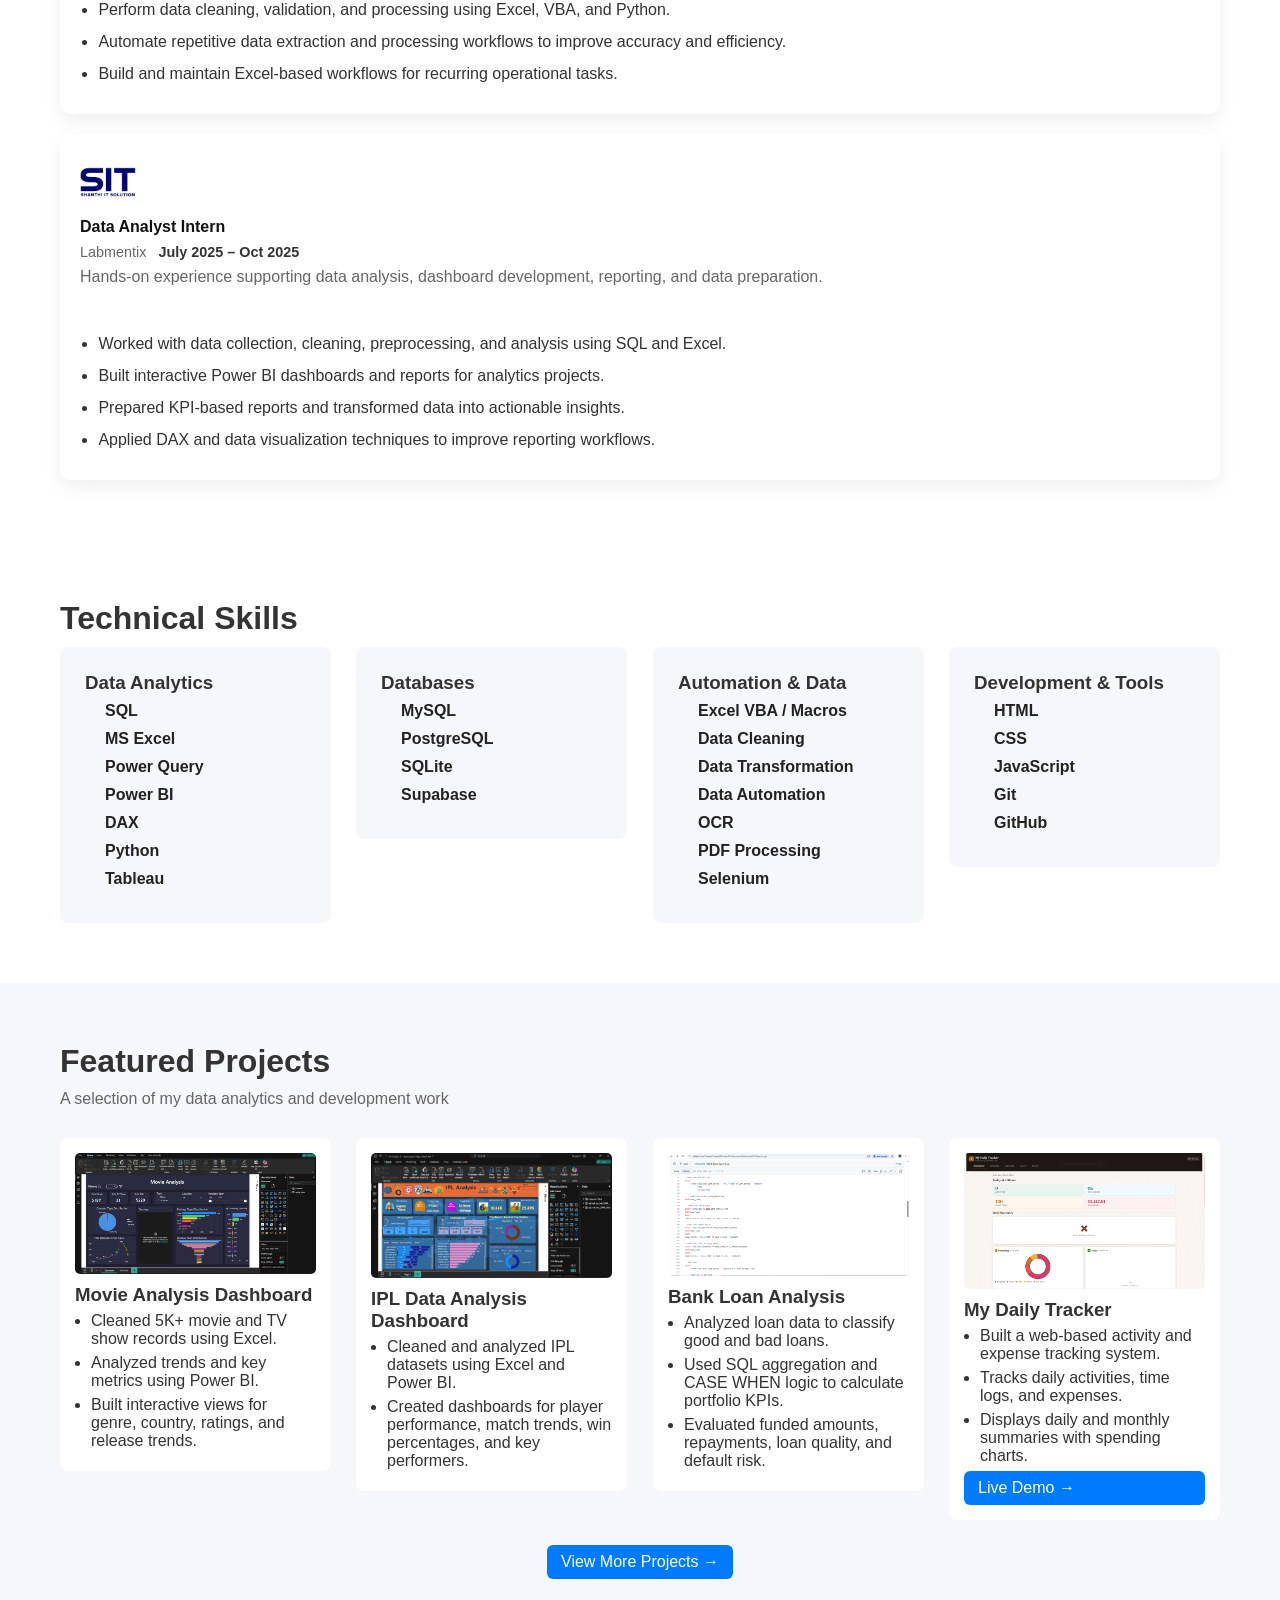
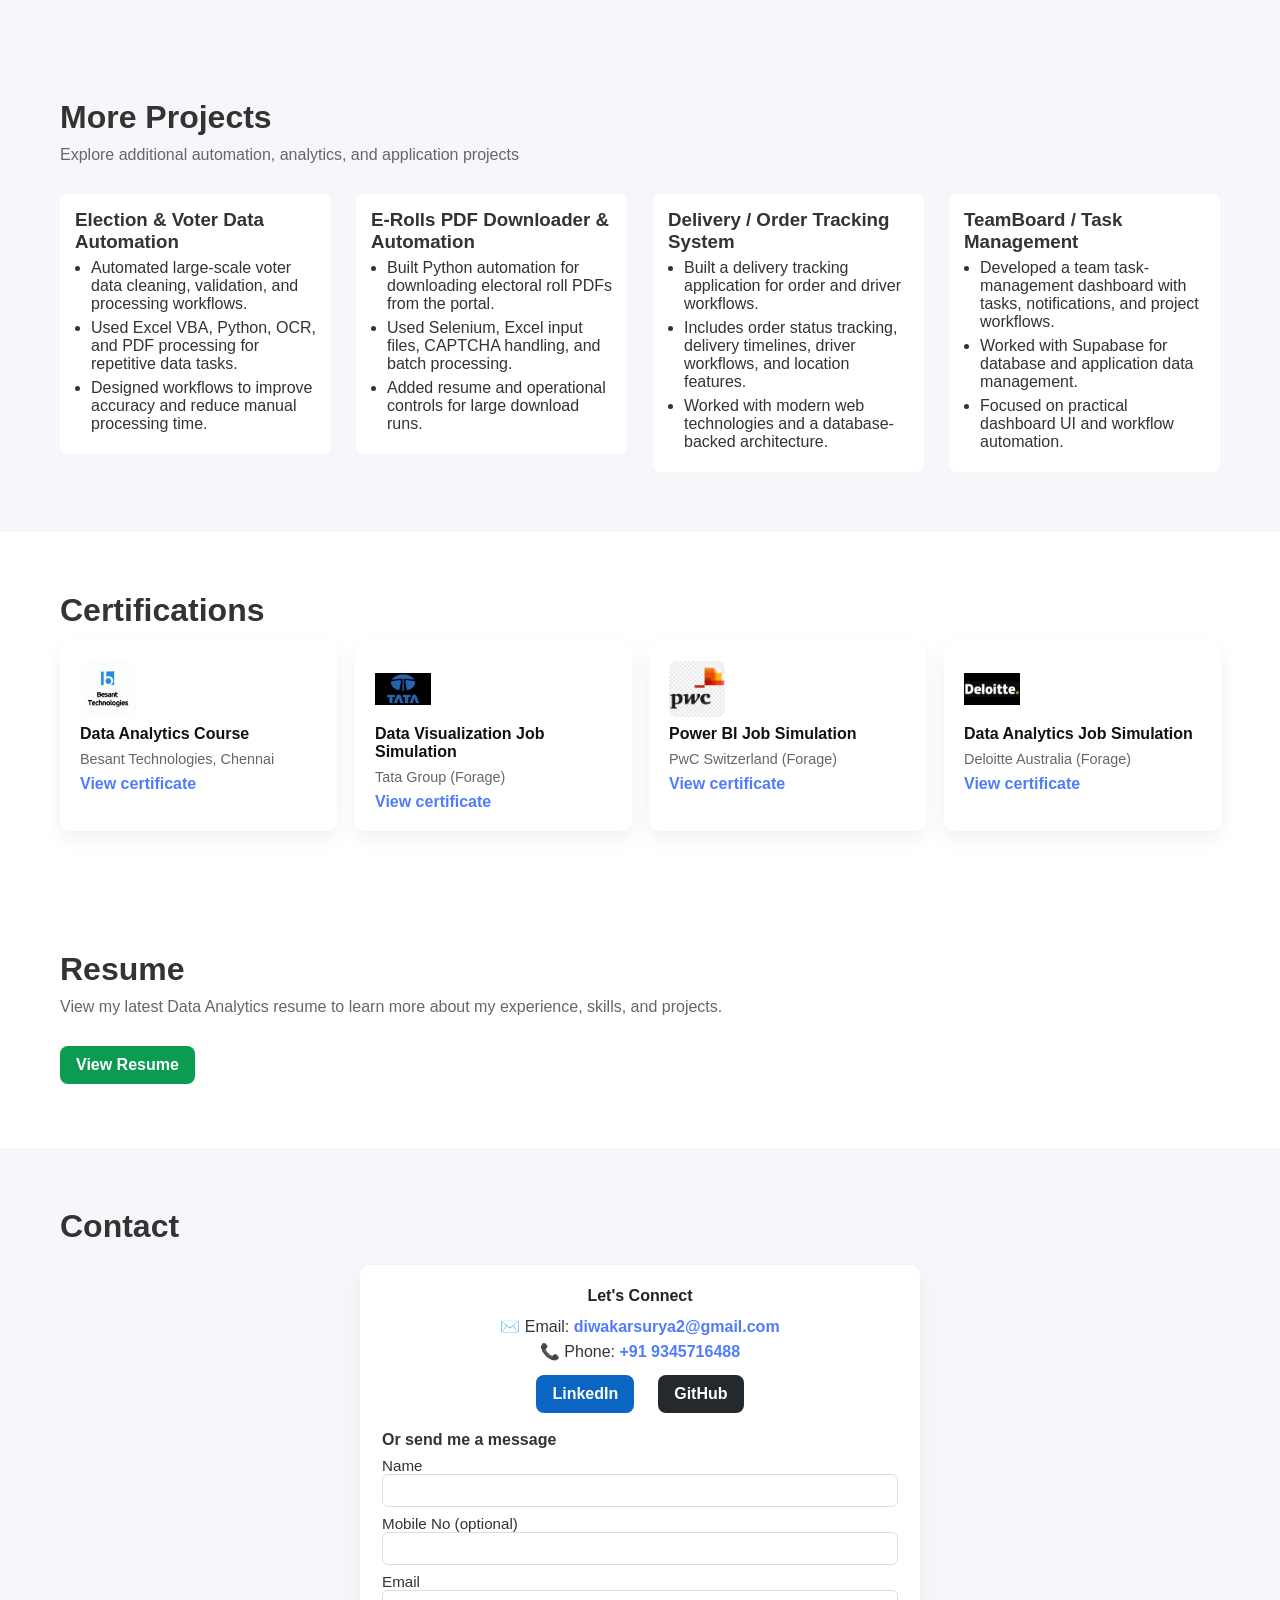
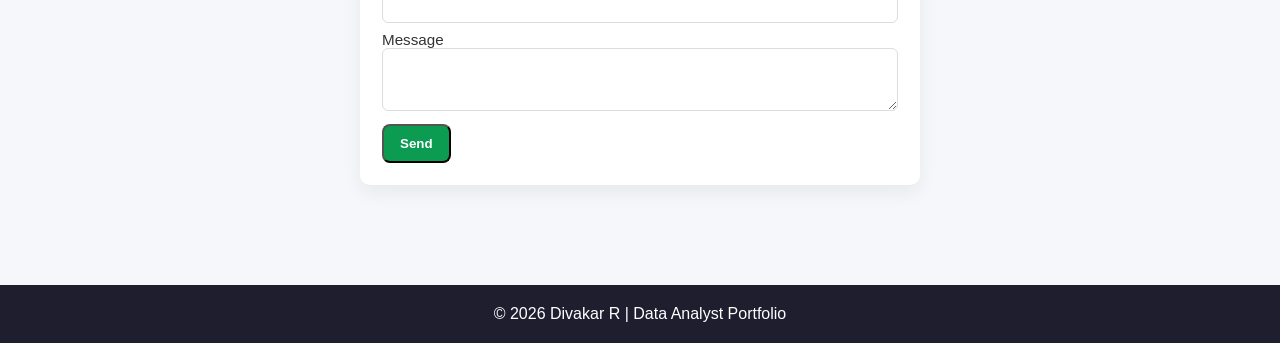
==== commit d0aaa11e: "Update portfolio content and projects" ====
--- a/index.html
+++ b/index.html
@@ -9,11 +9,11 @@
 <body>
 
 <!-- Welcome Section -->
-<section id="welcome">
+<section id="welcome" style="display: none;">
   <div class="welcome-content">
     <h1 class="typing">Welcome to My Portfolio</h1>
-    <p class="fade-text">I'm Divakar R<br>Aspiring Data Analyst</p>
-    <p class="fade-text" style="animation-delay: 3.5s;">Data Enthusiast | Problem Solver</p>
+    <p class="fade-text">I'm Divakar R<br>Data Analyst</p>
+    <p class="fade-text" style="animation-delay: 3.5s;">Data Analyst | BI | Data Automation</p>
     <a href="#home" class="continue-btn">Continue</a>
   </div>
 </section>
@@ -43,18 +43,16 @@
     <div class="hero-text reveal">
         <p class="intro">Hi,I am</p>
         <h1>Divakar R</h1>
-        <p class="subtitle">Aspiring Data Analyst</p>
+        <p class="subtitle">Data Analyst</p>
         <button onclick="document.getElementById('projects').scrollIntoView({behavior: 'smooth'})">View My Work</button>
     </div>
 
     <div class="hero-image">
-        <!-- Profile image -->
-        <img class="float reveal" src="Images/Divakar%20R.jpg" alt="Profile">
+        <img class="float reveal" src="Images/Divakar%20R.jpg" alt="Divakar R - Data Analyst">
     </div>
 </section>
 
 <script>
-    // Run after DOM ready so elements exist
     document.addEventListener('DOMContentLoaded', function(){
         const form = document.getElementById('miniContactForm');
         const nextInput = document.getElementById('_next');
@@ -73,30 +71,25 @@
             return data.name && data.email && data.message;
         }
 
-        // If URL contains ?sent=1 show success message
         if (window.location.search.indexOf('sent=1') !== -1) {
             if (successBox) { successBox.classList.remove('hidden'); successBox.setAttribute('aria-hidden','false'); }
         }
 
-        if (!form) return; // nothing to do if form not present
-
-        // On submit, validate and set _next to return with sent=1
-        form.addEventListener('submit', function(e){
-            const data = getFormData();
-            if (!validate(data)){
-                e.preventDefault();
-                alert('Please fill Name, Email and Message.');
-                return false;
-            }
-            // Set _next to same URL with sent=1 so we can show success message after redirect
-            try {
-                var url = window.location.href.split('?')[0];
-                if (nextInput) nextInput.value = url + '?sent=1';
-            } catch(err) { /* ignore */ }
-            // Let the browser submit the form to Formsubmit.co
-        });
-
-        // --- Scroll reveal using IntersectionObserver ---
+        if (form) {
+            form.addEventListener('submit', function(e){
+                const data = getFormData();
+                if (!validate(data)){
+                    e.preventDefault();
+                    alert('Please fill Name, Email and Message.');
+                    return false;
+                }
+                try {
+                    var url = window.location.href.split('?')[0];
+                    if (nextInput) nextInput.value = url + '?sent=1';
+                } catch(err) { /* ignore */ }
+            });
+        }
+
         const reveals = document.querySelectorAll('.reveal');
         if (reveals && reveals.length) {
             const io = new IntersectionObserver((entries, observer) => {
@@ -107,7 +100,6 @@
                         el.style.transitionDelay = delay + 'ms';
                         el.classList.add('visible');
 
-                        // stagger skill items if present
                         const skillItems = el.querySelectorAll('.skill-item');
                         if (skillItems && skillItems.length) {
                             skillItems.forEach((item) => {
@@ -116,7 +108,6 @@
                             });
                         }
 
-                        // stagger skill chips if present
                         const chips = el.querySelectorAll('.skill-chip');
                         if (chips && chips.length) {
                             chips.forEach((chip) => {
@@ -132,10 +123,8 @@
             reveals.forEach((el) => io.observe(el));
         }
 
-        // --- Navbar shrink and active link highlight ---
         const header = document.querySelector('.navbar');
         const navLinks = document.querySelectorAll('.navbar nav a');
-        // Shrink header on scroll
         function updateHeader() {
             if (!header) return;
             if (window.scrollY > 60) header.classList.add('shrink'); else header.classList.remove('shrink');
@@ -143,7 +132,6 @@
         updateHeader();
         window.addEventListener('scroll', updateHeader, { passive: true });
 
-        // Highlight nav links based on section in view
         const sections = document.querySelectorAll('section[id]');
         if (sections.length && navLinks.length) {
             const sectionObserver = new IntersectionObserver((entries) => {
@@ -161,7 +149,6 @@
             sections.forEach(s => sectionObserver.observe(s));
         }
 
-        // --- Hamburger menu toggle ---
         const hamburger = document.querySelector('.hamburger');
         const navMenu = document.querySelector('.nav-menu');
         if (hamburger && navMenu) {
@@ -171,14 +158,13 @@
             });
         }
 
-        // --- Continue button functionality ---
         const continueBtn = document.querySelector('.continue-btn');
         const welcomeSection = document.getElementById('welcome');
         if (continueBtn && welcomeSection) {
             continueBtn.addEventListener('click', (e) => {
-                e.preventDefault(); // Prevent default anchor behavior
-                welcomeSection.style.display = 'none'; // Hide the welcome section
-                document.getElementById('home').scrollIntoView({ behavior: 'smooth' }); // Scroll to home
+                e.preventDefault();
+                welcomeSection.style.display = 'none';
+                document.getElementById('home').scrollIntoView({ behavior: 'smooth' });
             });
         }
     });
@@ -188,50 +174,45 @@
 <section class="interest" id="about">
     <div class="grid">
         <h2>About Me</h2>
-         <div class="two-column">
-            <h2 class="reveal"data-reveal-delay="100"></h2>
-            <p class="sub reveal" data-reveal-delay="200">
-        <div class="about-grid reveal">
-                I am a data-oriented professional with a B.Com in Accounting & Finance from Mohammed Sathak College of Arts and Science. I currently work as an Operations Executive at ArmsoftTechAir, supporting operational processes and using data to improve efficiency. 
-                I have practical experience in data analysis, visualization, and reporting using Excel, SQL, Power BI, Python, and Tableau. During my internship, I supported data collection, cleaning, and dashboard development to deliver actionable business 
-                insights and automate reporting processes.
-            </p>
-        </div>
-
-
-    </div>
-</section>
-
-
-
+        <div class="two-column">
+            <div class="about-grid reveal">
+                I am a data-oriented professional with a B.Com in Accounting &amp; Finance from Mohammed Sathak College of Arts and Science. I currently work as an Operations Executive at Armsoft TechAir, where I support data-driven operational work and process improvement.
+                <br><br>
+                I have practical experience in data analysis, reporting, visualization, data cleaning, and automation using Excel, SQL, Power BI, Python, and Tableau. My current work also involves Excel VBA/macros and processing large-scale voter data for Election Commission projects.
+                <br><br>
+                I enjoy turning raw data into useful insights, building dashboards, and automating repetitive processes to improve accuracy and efficiency.
+            </div>
+        </div>
+    </div>
+</section>
 
 <!-- EXPERIENCE -->
 <section class="interest" id="experience">
     <h2>Experience</h2>
     <div class="experience-grid">
         <article class="cert-card work-card reveal" data-reveal-delay="70">
-            <img class="cert-logo-img" src="Images/AS.jpeg" alt="ArmsoftTechAir logo">
+            <img class="cert-logo-img" src="Images/AS.jpeg" alt="Armsoft TechAir logo">
             <h4>Operations Executive</h4>
-            <p class="cert-meta">ArmsoftTechAir <span class="cert-date">Dec 2025 – Present</span></p>
-            <p class="sub">Supporting operational processes, building reports, and improving workflows using data analysis and Excel/SQL.</p>
+            <p class="cert-meta">Armsoft TechAir <span class="cert-date">Dec 2025 – Present</span></p>
+            <p class="sub">Supporting operational data processes, cleaning, validation, reporting, and workflow automation.</p>
             <ul>
-                <li>Improved process efficiency through data-driven insights</li>
-                <li>Prepared weekly reports and dashboards</li>
-                <li>Collaborated cross-functionally to implement changes</li>
+                <li>Work on Election Commission of India projects involving large-scale voter data.</li>
+                <li>Perform data cleaning, validation, and processing using Excel, VBA, and Python.</li>
+                <li>Automate repetitive data extraction and processing workflows to improve accuracy and efficiency.</li>
+                <li>Build and maintain Excel-based workflows for recurring operational tasks.</li>
             </ul>
         </article>
 
         <article class="cert-card internship-card reveal" data-reveal-delay="110">
-            <img class="cert-logo-img" src="Images/SIT.png" alt="Shanthi IT Solution logo">
+            <img class="cert-logo-img" src="Images/SIT.png" alt="Data Analyst internship">
             <h4>Data Analyst Intern</h4>
-            <p class="cert-meta">Shanthi IT Solution, Chennai <span class="cert-date">July 2025 – Oct 2025</span></p>
-            <a class="cert-link" href="Certificates/Divakar R Data Analytics Internship.pdf" target="_blank" rel="noopener noreferrer">View certificate</a>
-            <p class="sub"></p>
+            <p class="cert-meta">Labmentix <span class="cert-date">July 2025 – Oct 2025</span></p>
+            <p class="sub">Hands-on experience supporting data analysis, dashboard development, reporting, and data preparation.</p>
             <ul>
-                <li>Assisted in data collection, cleaning, and preprocessing using SQL &amp; Excel</li>
-                <li>Built interactive Power BI dashboards for real-time client projects</li>
-                <li>Generated weekly reports with KPIs and actionable insights</li>
-                <li>Automated reporting tasks using DAX, reducing manual effort</li>
+                <li>Worked with data collection, cleaning, preprocessing, and analysis using SQL and Excel.</li>
+                <li>Built interactive Power BI dashboards and reports for analytics projects.</li>
+                <li>Prepared KPI-based reports and transformed data into actionable insights.</li>
+                <li>Applied DAX and data visualization techniques to improve reporting workflows.</li>
             </ul>
         </article>
     </div>
@@ -243,104 +224,150 @@
 
     <div class="interest-grid">
         <div class="card reveal" data-reveal-delay="100">
-            <h3>Data Tools & Languages</h3>
+            <h3>Data Analytics</h3>
             <ul class="skill-list">
                 <li class="skill-item" data-skill-delay="0">SQL</li>
                 <li class="skill-item" data-skill-delay="100">MS Excel</li>
-                <li class="skill-item" data-skill-delay="200">Power BI</li>
-                <li class="skill-item" data-skill-delay="300">Python</li>
-                <li class="skill-item" data-skill-delay="400">Tableau</li>
-                <li class="skill-item" data-skill-delay="500">SharePoint</li>
-                
+                <li class="skill-item" data-skill-delay="200">Power Query</li>
+                <li class="skill-item" data-skill-delay="300">Power BI</li>
+                <li class="skill-item" data-skill-delay="400">DAX</li>
+                <li class="skill-item" data-skill-delay="500">Python</li>
+                <li class="skill-item" data-skill-delay="600">Tableau</li>
             </ul>
         </div>
 
         <div class="card reveal" data-reveal-delay="200">
-            <h3>Analytical Skills</h3>
+            <h3>Databases</h3>
             <ul class="skill-list">
-                <li class="skill-item" data-skill-delay="0">Data Wrangling & Cleaning</li>
-                <li class="skill-item" data-skill-delay="100">Data Visualization</li>
-                <li class="skill-item" data-skill-delay="200">Data Modeling</li>
-                <li class="skill-item" data-skill-delay="300">Statistical Analysis</li>
-            </ul>
-        </div>
-
+                <li class="skill-item" data-skill-delay="0">MySQL</li>
+                <li class="skill-item" data-skill-delay="100">PostgreSQL</li>
+                <li class="skill-item" data-skill-delay="200">SQLite</li>
+                <li class="skill-item" data-skill-delay="300">Supabase</li>
+            </ul>
+        </div>
+
+        <div class="card reveal" data-reveal-delay="300">
+            <h3>Automation &amp; Data</h3>
+            <ul class="skill-list">
+                <li class="skill-item" data-skill-delay="0">Excel VBA / Macros</li>
+                <li class="skill-item" data-skill-delay="100">Data Cleaning</li>
+                <li class="skill-item" data-skill-delay="200">Data Transformation</li>
+                <li class="skill-item" data-skill-delay="300">Data Automation</li>
+                <li class="skill-item" data-skill-delay="400">OCR</li>
+                <li class="skill-item" data-skill-delay="500">PDF Processing</li>
+                <li class="skill-item" data-skill-delay="600">Selenium</li>
+            </ul>
+        </div>
+
+        <div class="card reveal" data-reveal-delay="400">
+            <h3>Development &amp; Tools</h3>
+            <ul class="skill-list">
+                <li class="skill-item" data-skill-delay="0">HTML</li>
+                <li class="skill-item" data-skill-delay="100">CSS</li>
+                <li class="skill-item" data-skill-delay="200">JavaScript</li>
+                <li class="skill-item" data-skill-delay="300">Git</li>
+                <li class="skill-item" data-skill-delay="400">GitHub</li>
+            </ul>
+        </div>
     </div>
 </section>
 
 <!-- PROJECTS -->
 <section class="projects" id="projects">
-    <h2>Projects</h2>
-    <p class="sub">Take a look at my recent data analytics work</p>
+    <h2>Featured Projects</h2>
+    <p class="sub">A selection of my data analytics and development work</p>
 
     <div class="project-grid">
-
         <div class="project-card reveal" data-reveal-delay="80">
-            <img src="Images/Screenshot (321).png" alt="Movie Analysis Dashboard">
-            <ul class="project-bullets">
-                <li>Collected and cleaned 5K+ movie & TV show records (Excel)</li>
-                <li>Analyzed trends and key metrics using Power BI</li>
-                <li>Built interactive dashboards for:
-                    <ul>
-                        <li>Genre popularity</li>
-                        <li>Country-wise production</li>
-                        <li>Rating distribution</li>
-                        <li>Release trends</li>
-                    </ul>
-                </li>
+            <img src="Images/Screenshot%20(321).png" alt="Movie Analysis Dashboard">
+            <h3>Movie Analysis Dashboard</h3>
+            <ul class="project-bullets">
+                <li>Cleaned 5K+ movie and TV show records using Excel.</li>
+                <li>Analyzed trends and key metrics using Power BI.</li>
+                <li>Built interactive views for genre, country, ratings, and release trends.</li>
             </ul>
         </div>
 
         <div class="project-card reveal" data-reveal-delay="140">
-            <img src="Images/Screenshot (55).png" alt="IPL Data Analysis">
+            <img src="Images/Screenshot%20(55).png" alt="IPL Data Analysis Dashboard">
             <h3>IPL Data Analysis Dashboard</h3>
-            <p>
-                <ul class="project-bullets">
-                    <li>Cleaned and analyzed IPL datasets using Excel and PowerBI</li>
-                    <li>Created dashboards highlighting player performance, match trends,
-                        win percentages, and key performers.</li>
-                </ul>
-            </p>
+            <ul class="project-bullets">
+                <li>Cleaned and analyzed IPL datasets using Excel and Power BI.</li>
+                <li>Created dashboards for player performance, match trends, win percentages, and key performers.</li>
+            </ul>
         </div>
 
         <div class="project-card reveal" data-reveal-delay="200">
-            <img src="Images/Screenshot (322).png" alt="Bank Loan Analysis">
+            <img src="Images/Screenshot%20(322).png" alt="Bank Loan Analysis">
             <h3>Bank Loan Analysis</h3>
             <ul class="project-bullets">
-                <li>Analyzed bank loan data to classify loans into Good Loans (Fully Paid, Current) and Bad Loans (Charged Off).</li>
-                <li>Calculated Good Loan Percentage using conditional aggregation to measure overall loan portfolio quality.</li>
-                <li>Identified the total number of good loan applications to evaluate borrower reliability.</li>
-                <li>Computed total funded amount for good loans to assess capital allocation efficiency.</li>
-                <li>Calculated total amount received from good loans to measure repayment performance.</li>
-                <li>Derived Bad Loan Percentage to evaluate default risk within the loan portfolio.</li>
-                <li>Used CASE WHEN conditions, COUNT, and SUM functions to generate actionable KPIs.</li>
-                <li>Delivered data-driven insights to support risk assessment and loan performance monitoring.</li>
-            </ul>
-        </div>
-        <div class="project-card reveal" data-reveal-delay="200">
-            <img src="Images/Screenshot (468).png" alt="My Daily Tracker">
+                <li>Analyzed loan data to classify good and bad loans.</li>
+                <li>Used SQL aggregation and CASE WHEN logic to calculate portfolio KPIs.</li>
+                <li>Evaluated funded amounts, repayments, loan quality, and default risk.</li>
+            </ul>
+        </div>
+
+        <div class="project-card reveal" data-reveal-delay="260">
+            <img src="Images/Screenshot%20(468).png" alt="My Daily Tracker">
             <h3>My Daily Tracker</h3>
             <ul class="project-bullets">
                 <li>Built a web-based activity and expense tracking system.</li>
                 <li>Tracks daily activities, time logs, and expenses.</li>
-                <li>Displays dashboard with daily & monthly summaries.</li>
-                <li>Visualizes spending using charts.</li>
-                <li>Clean and responsive UI design.</li>
-               
-            </ul>
-             <a href="https://divakar07-pixel.github.io/Daily-tracker/" 
-   target="_blank" 
-   class="project-link" 
-   rel="noopener noreferrer">
-   Live Demo →
-</a>
-        </div>
-    </div>
-</section>
-
-
-
-<!-- CERTIFICATIONS -->
+                <li>Displays daily and monthly summaries with spending charts.</li>
+            </ul>
+            <a href="https://divakar07-pixel.github.io/Daily-tracker/" target="_blank" class="project-link" rel="noopener noreferrer">Live Demo →</a>
+        </div>
+    </div>
+
+    <div style="margin-top:25px; text-align:center;">
+        <a href="#more-projects" class="project-link">View More Projects →</a>
+    </div>
+</section>
+
+<!-- MORE PROJECTS -->
+<section class="projects" id="more-projects">
+    <h2>More Projects</h2>
+    <p class="sub">Explore additional automation, analytics, and application projects</p>
+
+    <div class="project-grid">
+        <div class="project-card reveal" data-reveal-delay="80">
+            <h3>Election &amp; Voter Data Automation</h3>
+            <ul class="project-bullets">
+                <li>Automated large-scale voter data cleaning, validation, and processing workflows.</li>
+                <li>Used Excel VBA, Python, OCR, and PDF processing for repetitive data tasks.</li>
+                <li>Designed workflows to improve accuracy and reduce manual processing time.</li>
+            </ul>
+        </div>
+
+        <div class="project-card reveal" data-reveal-delay="140">
+            <h3>E-Rolls PDF Downloader &amp; Automation</h3>
+            <ul class="project-bullets">
+                <li>Built Python automation for downloading electoral roll PDFs from the portal.</li>
+                <li>Used Selenium, Excel input files, CAPTCHA handling, and batch processing.</li>
+                <li>Added resume and operational controls for large download runs.</li>
+            </ul>
+        </div>
+
+        <div class="project-card reveal" data-reveal-delay="200">
+            <h3>Delivery / Order Tracking System</h3>
+            <ul class="project-bullets">
+                <li>Built a delivery tracking application for order and driver workflows.</li>
+                <li>Includes order status tracking, delivery timelines, driver workflows, and location features.</li>
+                <li>Worked with modern web technologies and a database-backed architecture.</li>
+            </ul>
+        </div>
+
+        <div class="project-card reveal" data-reveal-delay="260">
+            <h3>TeamBoard / Task Management</h3>
+            <ul class="project-bullets">
+                <li>Developed a team task-management dashboard with tasks, notifications, and project workflows.</li>
+                <li>Worked with Supabase for database and application data management.</li>
+                <li>Focused on practical dashboard UI and workflow automation.</li>
+            </ul>
+        </div>
+    </div>
+</section>
+
 <!-- CERTIFICATIONS -->
 <section class="interest" id="certifications">
     <h2 class="reveal">Certifications</h2>
@@ -350,7 +377,6 @@
             <img class="cert-logo-img" src="Images/BT.jpeg" alt="Besant Technologies logo">
             <h4>Data Analytics Course</h4>
             <p class="cert-meta">Besant Technologies, Chennai</p>
-            <!-- Replace href with real certificate link or PDF -->
             <a class="cert-link" href="Certificates/Divakar R data nalytics.pdf" target="_blank" rel="noopener noreferrer">View certificate</a>
         </article>
 
@@ -380,9 +406,9 @@
 <!-- RESUME -->
 <section class="interest" id="resume">
     <h2>Resume</h2>
-    <p class="sub">Download my resume to learn more about my experience and skills.</p>
+    <p class="sub">View my latest Data Analytics resume to learn more about my experience, skills, and projects.</p>
     <div class="resume-download">
-        <a href="Divakar R Data Analytics Resume.pdf" target="_blank" rel="noopener noreferrer" class="btn primary">View Resume</a>
+        <a href="Divakar%20R%20Data%20Analytics%20Resume.pdf" target="_blank" rel="noopener noreferrer" class="btn primary">View Resume</a>
     </div>
 </section>
 
@@ -391,7 +417,7 @@
     <h2>Contact</h2>
 
     <div class="contact-card reveal" role="region" aria-label="Contact links" data-reveal-delay="320">
-        <p class="contact-title">Contact</p>
+        <p class="contact-title">Let's Connect</p>
 
         <div class="contact-info">
             <p class="contact-info-line">✉️ Email: <a href="mailto:diwakarsurya2@gmail.com">diwakarsurya2@gmail.com</a></p>
@@ -403,11 +429,9 @@
             <a class="btn github" href="https://github.com/Divakar07-pixel" target="_blank" rel="noopener noreferrer">GitHub</a>
         </div>
 
-        <!-- Inline contact form (simple) — posts to Formsubmit.co -->
         <div class="contact-form-inline">
             <p class="form-title">Or send me a message</p>
             <form id="miniContactForm" action="https://formsubmit.co/diwakarsurya2@gmail.com" method="POST">
-                <!-- Formsubmit hidden controls; _next will be set on submit to return with ?sent=1 -->
                 <input type="hidden" name="_subject" value="Portfolio contact">
                 <input type="hidden" name="_captcha" value="false">
                 <input type="hidden" name="_next" id="_next" value="">
@@ -438,7 +462,7 @@
 </section>
 
 <footer>
-    <p>© 2025 Divakar R | Data Analyst Portfolio</p>
+    <p>© 2026 Divakar R | Data Analyst Portfolio</p>
 </footer>
 
 </body>
--- a/style.css
+++ b/style.css
@@ -609,3 +609,25 @@
 @media (prefers-reduced-motion: reduce) {
   .reveal, .float, .project-card:hover, .cert-card:hover, .btn, .btn::after { transition: none !important; animation: none !important; transform: none !important; }
 }
+
+.project-link {
+  display: inline-block;
+  margin-top: auto;
+  padding: 8px 14px;
+  background: #007bff;
+  color: #fff;
+  border-radius: 6px;
+  text-decoration: none;
+  transition: 0.3s ease;
+}
+
+.project-link:hover {
+  background: #0056b3;
+  transform: translateY(-2px);
+}
+
+.project-card {
+  display: flex;
+  flex-direction: column;
+  justify-content: space-between;
+}
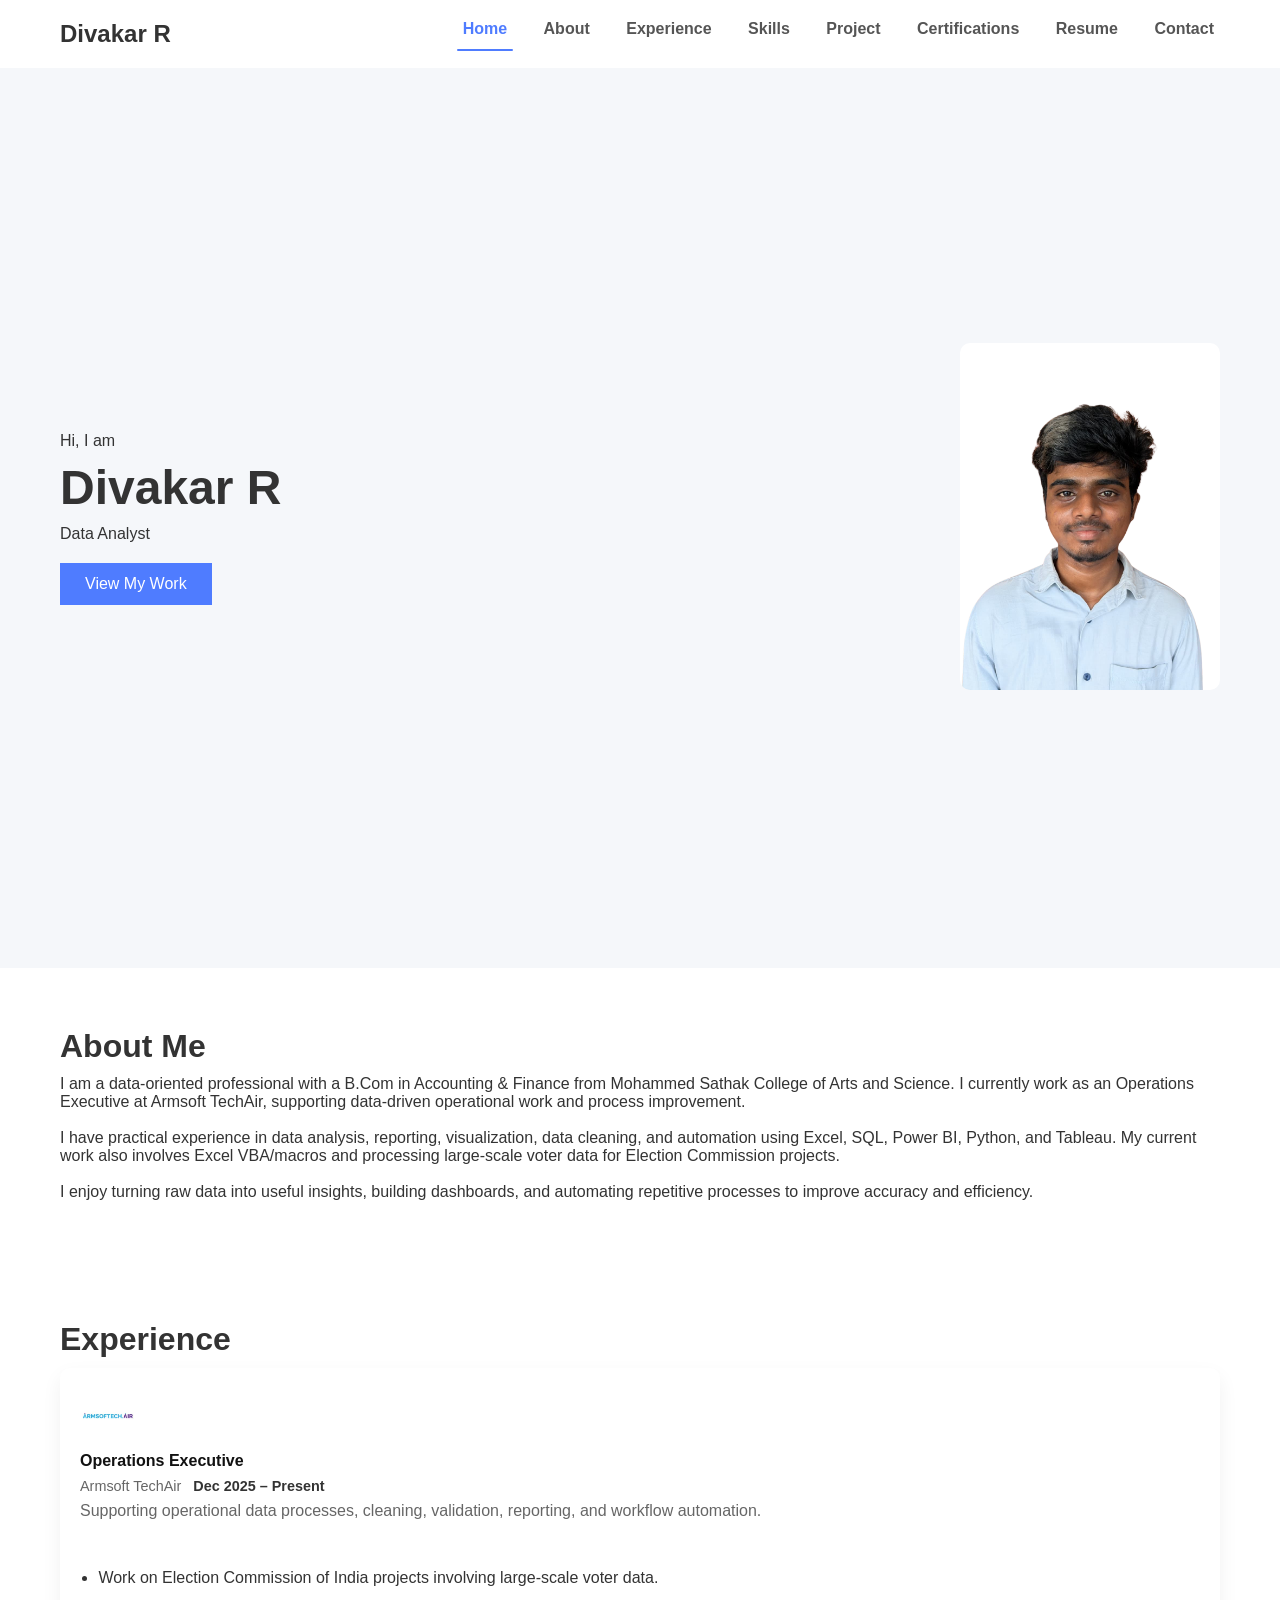
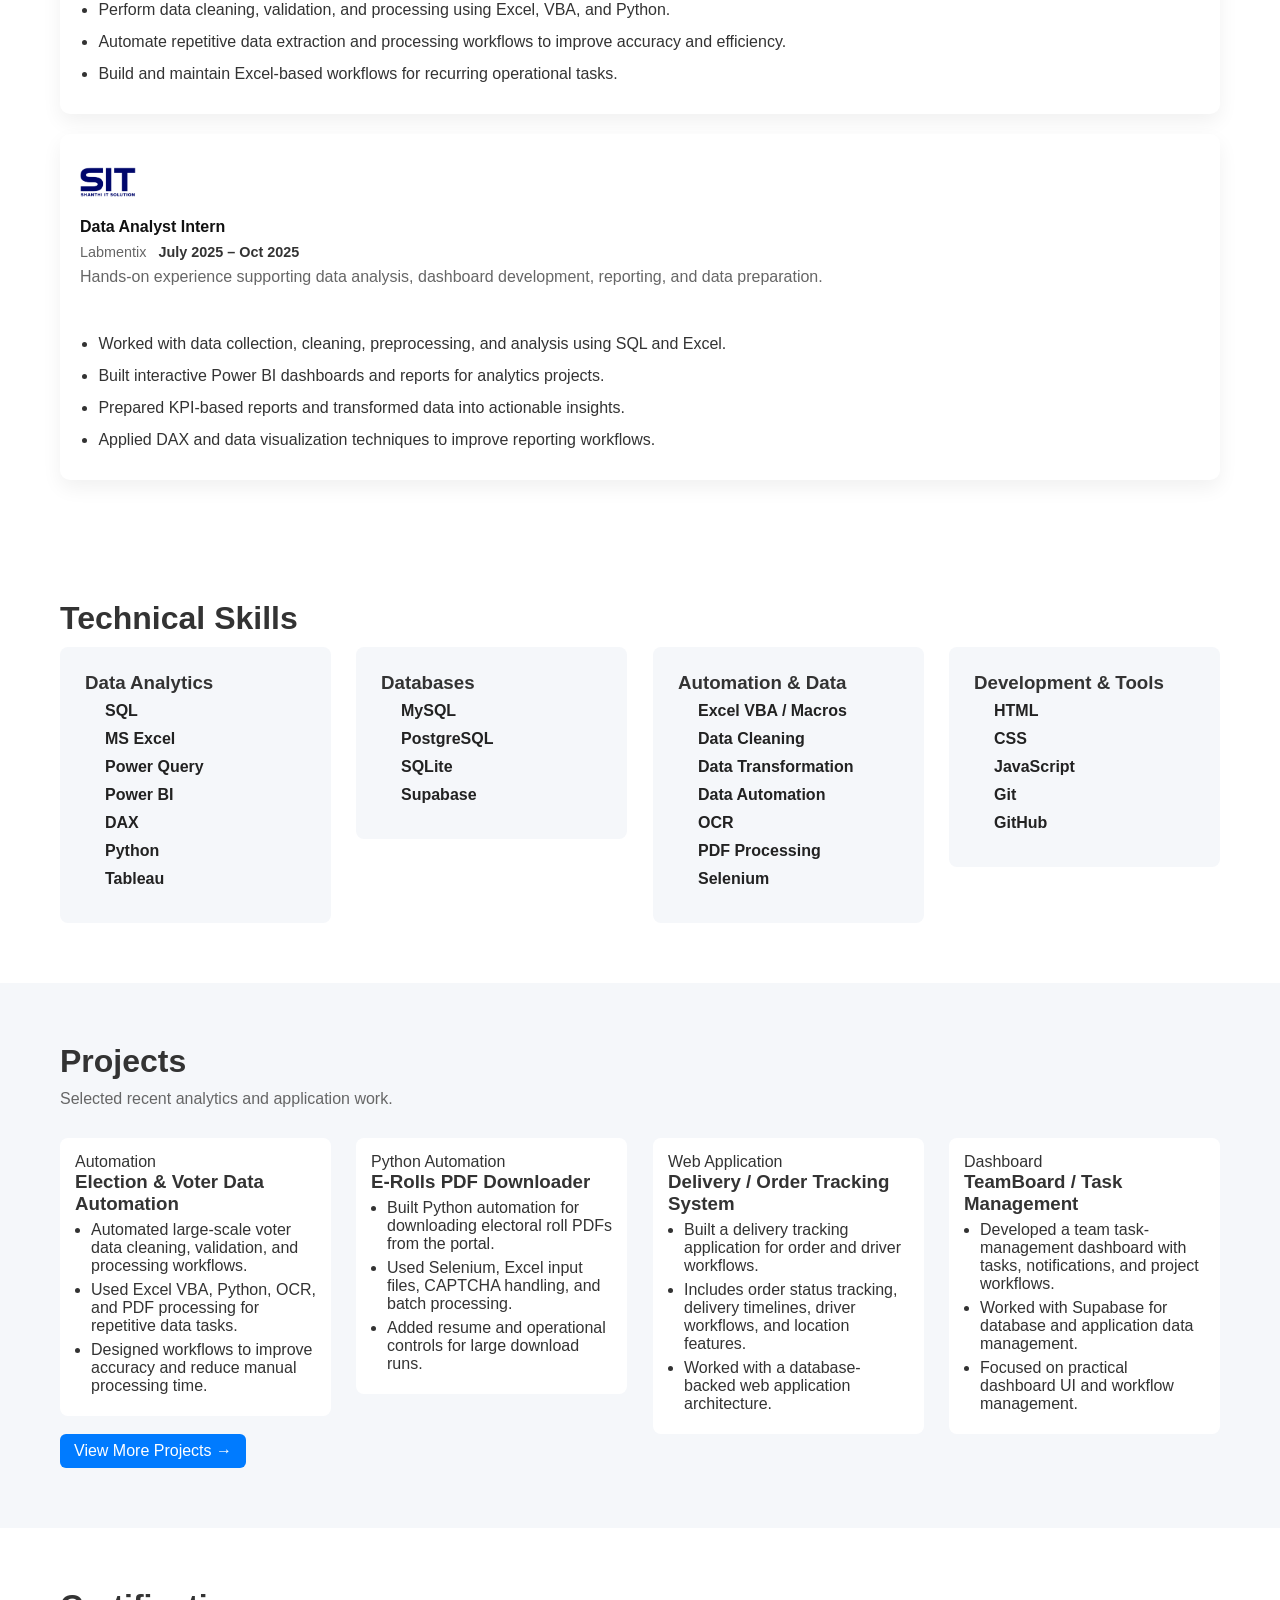
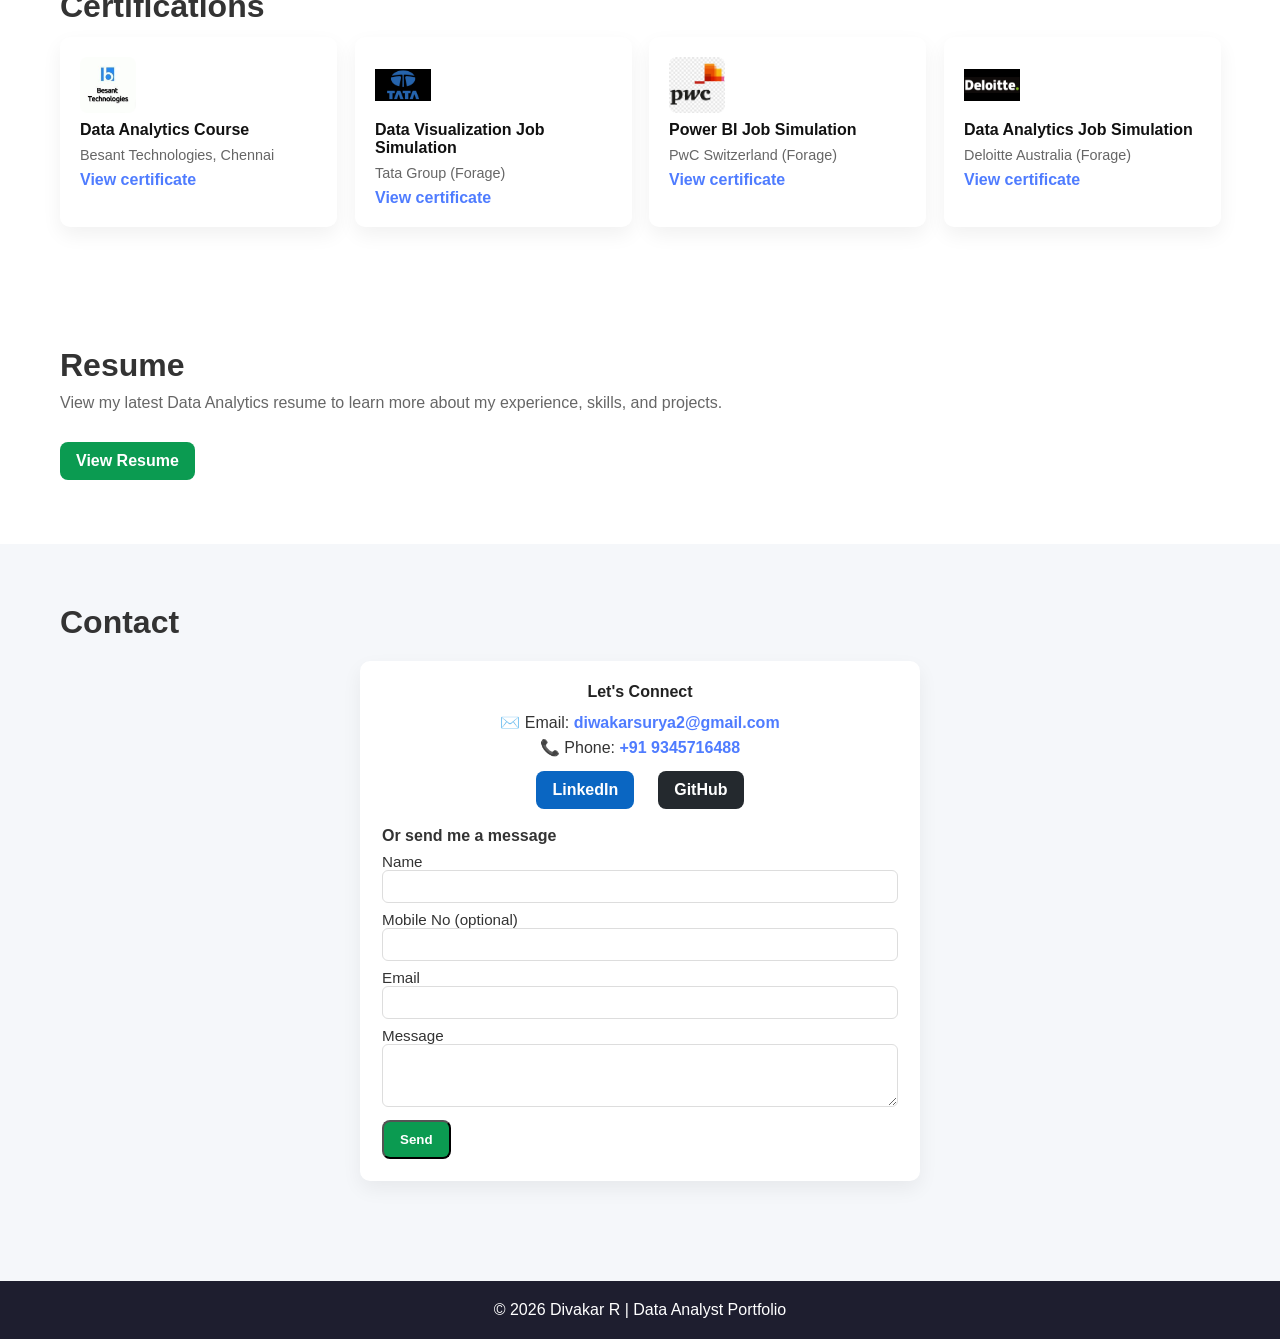
==== commit 308a5e59: "Refine portfolio project structure and content" ====
--- a/index.html
+++ b/index.html
@@ -8,17 +8,6 @@
 </head>
 <body>
 
-<!-- Welcome Section -->
-<section id="welcome" style="display: none;">
-  <div class="welcome-content">
-    <h1 class="typing">Welcome to My Portfolio</h1>
-    <p class="fade-text">I'm Divakar R<br>Data Analyst</p>
-    <p class="fade-text" style="animation-delay: 3.5s;">Data Analyst | BI | Data Automation</p>
-    <a href="#home" class="continue-btn">Continue</a>
-  </div>
-</section>
-
-<!-- NAVBAR -->
 <header class="navbar">
     <h2 class="logo">Divakar R</h2>
     <button class="hamburger" aria-label="Toggle navigation menu">
@@ -38,10 +27,9 @@
     </nav>
 </header>
 
-<!-- HERO -->
 <section class="hero" id="home">
     <div class="hero-text reveal">
-        <p class="intro">Hi,I am</p>
+        <p class="intro">Hi, I am</p>
         <h1>Divakar R</h1>
         <p class="subtitle">Data Analyst</p>
         <button onclick="document.getElementById('projects').scrollIntoView({behavior: 'smooth'})">View My Work</button>
@@ -52,131 +40,12 @@
     </div>
 </section>
 
-<script>
-    document.addEventListener('DOMContentLoaded', function(){
-        const form = document.getElementById('miniContactForm');
-        const nextInput = document.getElementById('_next');
-        const successBox = document.getElementById('formSuccess');
-
-        function getFormData(){
-            return {
-                name: (document.getElementById('c_name') || {}).value ? document.getElementById('c_name').value.trim() : '',
-                phone: (document.getElementById('c_phone') || {}).value ? document.getElementById('c_phone').value.trim() : '',
-                email: (document.getElementById('c_email') || {}).value ? document.getElementById('c_email').value.trim() : '',
-                message: (document.getElementById('c_message') || {}).value ? document.getElementById('c_message').value.trim() : ''
-            };
-        }
-
-        function validate(data){
-            return data.name && data.email && data.message;
-        }
-
-        if (window.location.search.indexOf('sent=1') !== -1) {
-            if (successBox) { successBox.classList.remove('hidden'); successBox.setAttribute('aria-hidden','false'); }
-        }
-
-        if (form) {
-            form.addEventListener('submit', function(e){
-                const data = getFormData();
-                if (!validate(data)){
-                    e.preventDefault();
-                    alert('Please fill Name, Email and Message.');
-                    return false;
-                }
-                try {
-                    var url = window.location.href.split('?')[0];
-                    if (nextInput) nextInput.value = url + '?sent=1';
-                } catch(err) { /* ignore */ }
-            });
-        }
-
-        const reveals = document.querySelectorAll('.reveal');
-        if (reveals && reveals.length) {
-            const io = new IntersectionObserver((entries, observer) => {
-                entries.forEach(entry => {
-                    if (entry.isIntersecting) {
-                        const el = entry.target;
-                        const delay = el.dataset.revealDelay ? parseInt(el.dataset.revealDelay,10) : 0;
-                        el.style.transitionDelay = delay + 'ms';
-                        el.classList.add('visible');
-
-                        const skillItems = el.querySelectorAll('.skill-item');
-                        if (skillItems && skillItems.length) {
-                            skillItems.forEach((item) => {
-                                const itemDelay = item.dataset.skillDelay ? parseInt(item.dataset.skillDelay, 10) : 0;
-                                item.style.transitionDelay = (delay + itemDelay) + 'ms';
-                            });
-                        }
-
-                        const chips = el.querySelectorAll('.skill-chip');
-                        if (chips && chips.length) {
-                            chips.forEach((chip) => {
-                                const chipDelay = chip.dataset.skillDelay ? parseInt(chip.dataset.skillDelay, 10) : 0;
-                                chip.style.transitionDelay = (delay + chipDelay) + 'ms';
-                            });
-                        }
-
-                        observer.unobserve(el);
-                    }
-                });
-            }, { threshold: 0.12, rootMargin: '0px 0px -8% 0px' });
-            reveals.forEach((el) => io.observe(el));
-        }
-
-        const header = document.querySelector('.navbar');
-        const navLinks = document.querySelectorAll('.navbar nav a');
-        function updateHeader() {
-            if (!header) return;
-            if (window.scrollY > 60) header.classList.add('shrink'); else header.classList.remove('shrink');
-        }
-        updateHeader();
-        window.addEventListener('scroll', updateHeader, { passive: true });
-
-        const sections = document.querySelectorAll('section[id]');
-        if (sections.length && navLinks.length) {
-            const sectionObserver = new IntersectionObserver((entries) => {
-                entries.forEach(entry => {
-                    if (!entry.target.id) return;
-                    const id = entry.target.id;
-                    const selector = `.navbar nav a[href="#${id}"]`;
-                    const link = document.querySelector(selector);
-                    if (entry.isIntersecting) {
-                        navLinks.forEach(a => a.classList.remove('active'));
-                        if (link) link.classList.add('active');
-                    }
-                });
-            }, { root: null, threshold: 0.45 });
-            sections.forEach(s => sectionObserver.observe(s));
-        }
-
-        const hamburger = document.querySelector('.hamburger');
-        const navMenu = document.querySelector('.nav-menu');
-        if (hamburger && navMenu) {
-            hamburger.addEventListener('click', () => {
-                hamburger.classList.toggle('active');
-                navMenu.classList.toggle('active');
-            });
-        }
-
-        const continueBtn = document.querySelector('.continue-btn');
-        const welcomeSection = document.getElementById('welcome');
-        if (continueBtn && welcomeSection) {
-            continueBtn.addEventListener('click', (e) => {
-                e.preventDefault();
-                welcomeSection.style.display = 'none';
-                document.getElementById('home').scrollIntoView({ behavior: 'smooth' });
-            });
-        }
-    });
-</script>
-
-<!-- ABOUT -->
 <section class="interest" id="about">
     <div class="grid">
         <h2>About Me</h2>
         <div class="two-column">
             <div class="about-grid reveal">
-                I am a data-oriented professional with a B.Com in Accounting &amp; Finance from Mohammed Sathak College of Arts and Science. I currently work as an Operations Executive at Armsoft TechAir, where I support data-driven operational work and process improvement.
+                I am a data-oriented professional with a B.Com in Accounting &amp; Finance from Mohammed Sathak College of Arts and Science. I currently work as an Operations Executive at Armsoft TechAir, supporting data-driven operational work and process improvement.
                 <br><br>
                 I have practical experience in data analysis, reporting, visualization, data cleaning, and automation using Excel, SQL, Power BI, Python, and Tableau. My current work also involves Excel VBA/macros and processing large-scale voter data for Election Commission projects.
                 <br><br>
@@ -186,7 +55,6 @@
     </div>
 </section>
 
-<!-- EXPERIENCE -->
 <section class="interest" id="experience">
     <h2>Experience</h2>
     <div class="experience-grid">
@@ -218,160 +86,111 @@
     </div>
 </section>
 
-<!-- SKILLS -->
 <section class="interest" id="skills">
     <h2>Technical Skills</h2>
-
     <div class="interest-grid">
         <div class="card reveal" data-reveal-delay="100">
             <h3>Data Analytics</h3>
             <ul class="skill-list">
                 <li class="skill-item" data-skill-delay="0">SQL</li>
-                <li class="skill-item" data-skill-delay="100">MS Excel</li>
-                <li class="skill-item" data-skill-delay="200">Power Query</li>
-                <li class="skill-item" data-skill-delay="300">Power BI</li>
-                <li class="skill-item" data-skill-delay="400">DAX</li>
-                <li class="skill-item" data-skill-delay="500">Python</li>
-                <li class="skill-item" data-skill-delay="600">Tableau</li>
-            </ul>
-        </div>
-
-        <div class="card reveal" data-reveal-delay="200">
+                <li class="skill-item" data-skill-delay="80">MS Excel</li>
+                <li class="skill-item" data-skill-delay="160">Power Query</li>
+                <li class="skill-item" data-skill-delay="240">Power BI</li>
+                <li class="skill-item" data-skill-delay="320">DAX</li>
+                <li class="skill-item" data-skill-delay="400">Python</li>
+                <li class="skill-item" data-skill-delay="480">Tableau</li>
+            </ul>
+        </div>
+
+        <div class="card reveal" data-reveal-delay="160">
             <h3>Databases</h3>
             <ul class="skill-list">
                 <li class="skill-item" data-skill-delay="0">MySQL</li>
-                <li class="skill-item" data-skill-delay="100">PostgreSQL</li>
-                <li class="skill-item" data-skill-delay="200">SQLite</li>
-                <li class="skill-item" data-skill-delay="300">Supabase</li>
-            </ul>
-        </div>
-
-        <div class="card reveal" data-reveal-delay="300">
+                <li class="skill-item" data-skill-delay="80">PostgreSQL</li>
+                <li class="skill-item" data-skill-delay="160">SQLite</li>
+                <li class="skill-item" data-skill-delay="240">Supabase</li>
+            </ul>
+        </div>
+
+        <div class="card reveal" data-reveal-delay="220">
             <h3>Automation &amp; Data</h3>
             <ul class="skill-list">
                 <li class="skill-item" data-skill-delay="0">Excel VBA / Macros</li>
-                <li class="skill-item" data-skill-delay="100">Data Cleaning</li>
-                <li class="skill-item" data-skill-delay="200">Data Transformation</li>
-                <li class="skill-item" data-skill-delay="300">Data Automation</li>
-                <li class="skill-item" data-skill-delay="400">OCR</li>
-                <li class="skill-item" data-skill-delay="500">PDF Processing</li>
-                <li class="skill-item" data-skill-delay="600">Selenium</li>
-            </ul>
-        </div>
-
-        <div class="card reveal" data-reveal-delay="400">
+                <li class="skill-item" data-skill-delay="80">Data Cleaning</li>
+                <li class="skill-item" data-skill-delay="160">Data Transformation</li>
+                <li class="skill-item" data-skill-delay="240">Data Automation</li>
+                <li class="skill-item" data-skill-delay="320">OCR</li>
+                <li class="skill-item" data-skill-delay="400">PDF Processing</li>
+                <li class="skill-item" data-skill-delay="480">Selenium</li>
+            </ul>
+        </div>
+
+        <div class="card reveal" data-reveal-delay="280">
             <h3>Development &amp; Tools</h3>
             <ul class="skill-list">
                 <li class="skill-item" data-skill-delay="0">HTML</li>
-                <li class="skill-item" data-skill-delay="100">CSS</li>
-                <li class="skill-item" data-skill-delay="200">JavaScript</li>
-                <li class="skill-item" data-skill-delay="300">Git</li>
-                <li class="skill-item" data-skill-delay="400">GitHub</li>
-            </ul>
-        </div>
-    </div>
-</section>
-
-<!-- PROJECTS -->
+                <li class="skill-item" data-skill-delay="80">CSS</li>
+                <li class="skill-item" data-skill-delay="160">JavaScript</li>
+                <li class="skill-item" data-skill-delay="240">Git</li>
+                <li class="skill-item" data-skill-delay="320">GitHub</li>
+            </ul>
+        </div>
+    </div>
+</section>
+
 <section class="projects" id="projects">
-    <h2>Featured Projects</h2>
-    <p class="sub">A selection of my data analytics and development work</p>
+    <h2>Projects</h2>
+    <p class="sub">Selected recent analytics and application work.</p>
 
     <div class="project-grid">
-        <div class="project-card reveal" data-reveal-delay="80">
-            <img src="Images/Screenshot%20(321).png" alt="Movie Analysis Dashboard">
-            <h3>Movie Analysis Dashboard</h3>
-            <ul class="project-bullets">
-                <li>Cleaned 5K+ movie and TV show records using Excel.</li>
-                <li>Analyzed trends and key metrics using Power BI.</li>
-                <li>Built interactive views for genre, country, ratings, and release trends.</li>
-            </ul>
-        </div>
-
-        <div class="project-card reveal" data-reveal-delay="140">
-            <img src="Images/Screenshot%20(55).png" alt="IPL Data Analysis Dashboard">
-            <h3>IPL Data Analysis Dashboard</h3>
-            <ul class="project-bullets">
-                <li>Cleaned and analyzed IPL datasets using Excel and Power BI.</li>
-                <li>Created dashboards for player performance, match trends, win percentages, and key performers.</li>
-            </ul>
-        </div>
-
-        <div class="project-card reveal" data-reveal-delay="200">
-            <img src="Images/Screenshot%20(322).png" alt="Bank Loan Analysis">
-            <h3>Bank Loan Analysis</h3>
-            <ul class="project-bullets">
-                <li>Analyzed loan data to classify good and bad loans.</li>
-                <li>Used SQL aggregation and CASE WHEN logic to calculate portfolio KPIs.</li>
-                <li>Evaluated funded amounts, repayments, loan quality, and default risk.</li>
-            </ul>
-        </div>
-
-        <div class="project-card reveal" data-reveal-delay="260">
-            <img src="Images/Screenshot%20(468).png" alt="My Daily Tracker">
-            <h3>My Daily Tracker</h3>
-            <ul class="project-bullets">
-                <li>Built a web-based activity and expense tracking system.</li>
-                <li>Tracks daily activities, time logs, and expenses.</li>
-                <li>Displays daily and monthly summaries with spending charts.</li>
-            </ul>
-            <a href="https://divakar07-pixel.github.io/Daily-tracker/" target="_blank" class="project-link" rel="noopener noreferrer">Live Demo →</a>
-        </div>
-    </div>
-
-    <div style="margin-top:25px; text-align:center;">
-        <a href="#more-projects" class="project-link">View More Projects →</a>
-    </div>
-</section>
-
-<!-- MORE PROJECTS -->
-<section class="projects" id="more-projects">
-    <h2>More Projects</h2>
-    <p class="sub">Explore additional automation, analytics, and application projects</p>
-
-    <div class="project-grid">
-        <div class="project-card reveal" data-reveal-delay="80">
+        <article class="project-card project-card-text reveal" data-reveal-delay="80">
+            <span class="project-label">Automation</span>
             <h3>Election &amp; Voter Data Automation</h3>
             <ul class="project-bullets">
                 <li>Automated large-scale voter data cleaning, validation, and processing workflows.</li>
                 <li>Used Excel VBA, Python, OCR, and PDF processing for repetitive data tasks.</li>
                 <li>Designed workflows to improve accuracy and reduce manual processing time.</li>
             </ul>
-        </div>
-
-        <div class="project-card reveal" data-reveal-delay="140">
-            <h3>E-Rolls PDF Downloader &amp; Automation</h3>
+        </article>
+
+        <article class="project-card project-card-text reveal" data-reveal-delay="140">
+            <span class="project-label">Python Automation</span>
+            <h3>E-Rolls PDF Downloader</h3>
             <ul class="project-bullets">
                 <li>Built Python automation for downloading electoral roll PDFs from the portal.</li>
                 <li>Used Selenium, Excel input files, CAPTCHA handling, and batch processing.</li>
                 <li>Added resume and operational controls for large download runs.</li>
             </ul>
-        </div>
-
-        <div class="project-card reveal" data-reveal-delay="200">
+        </article>
+
+        <article class="project-card project-card-text reveal" data-reveal-delay="200">
+            <span class="project-label">Web Application</span>
             <h3>Delivery / Order Tracking System</h3>
             <ul class="project-bullets">
                 <li>Built a delivery tracking application for order and driver workflows.</li>
                 <li>Includes order status tracking, delivery timelines, driver workflows, and location features.</li>
-                <li>Worked with modern web technologies and a database-backed architecture.</li>
-            </ul>
-        </div>
-
-        <div class="project-card reveal" data-reveal-delay="260">
+                <li>Worked with a database-backed web application architecture.</li>
+            </ul>
+        </article>
+
+        <article class="project-card project-card-text reveal" data-reveal-delay="260">
+            <span class="project-label">Dashboard</span>
             <h3>TeamBoard / Task Management</h3>
             <ul class="project-bullets">
                 <li>Developed a team task-management dashboard with tasks, notifications, and project workflows.</li>
                 <li>Worked with Supabase for database and application data management.</li>
-                <li>Focused on practical dashboard UI and workflow automation.</li>
-            </ul>
-        </div>
-    </div>
-</section>
-
-<!-- CERTIFICATIONS -->
+                <li>Focused on practical dashboard UI and workflow management.</li>
+            </ul>
+        </article>
+    </div>
+
+    <div class="project-more">
+        <a href="more-projects.html" class="project-link">View More Projects →</a>
+    </div>
+</section>
+
 <section class="interest" id="certifications">
-    <h2 class="reveal">Certifications</h2>
-
+    <h2>Certifications</h2>
     <div class="cert-grid">
         <article class="cert-card reveal" data-reveal-delay="80">
             <img class="cert-logo-img" src="Images/BT.jpeg" alt="Besant Technologies logo">
@@ -379,21 +198,18 @@
             <p class="cert-meta">Besant Technologies, Chennai</p>
             <a class="cert-link" href="Certificates/Divakar R data nalytics.pdf" target="_blank" rel="noopener noreferrer">View certificate</a>
         </article>
-
         <article class="cert-card reveal" data-reveal-delay="140">
             <img class="cert-logo-img" src="Images/TATA.jpg" alt="Tata Group logo">
             <h4>Data Visualization Job Simulation</h4>
             <p class="cert-meta">Tata Group (Forage)</p>
             <a class="cert-link" href="Certificates/Forage_TATA_completion_certificate.pdf" target="_blank" rel="noopener noreferrer">View certificate</a>
         </article>
-
         <article class="cert-card reveal" data-reveal-delay="200">
             <img class="cert-logo-img" src="Images/PWC.jpg" alt="PwC logo">
             <h4>Power BI Job Simulation</h4>
             <p class="cert-meta">PwC Switzerland (Forage)</p>
             <a class="cert-link" href="Certificates/Forage_PWC_completion_certificate.pdf" target="_blank" rel="noopener noreferrer">View certificate</a>
         </article>
-
         <article class="cert-card reveal" data-reveal-delay="260">
             <img class="cert-logo-img" src="Images/Deloitte.jpg" alt="Deloitte logo">
             <h4>Data Analytics Job Simulation</h4>
@@ -403,7 +219,6 @@
     </div>
 </section>
 
-<!-- RESUME -->
 <section class="interest" id="resume">
     <h2>Resume</h2>
     <p class="sub">View my latest Data Analytics resume to learn more about my experience, skills, and projects.</p>
@@ -412,13 +227,10 @@
     </div>
 </section>
 
-<!-- CONTACT -->
 <section class="projects" id="contact">
     <h2>Contact</h2>
-
     <div class="contact-card reveal" role="region" aria-label="Contact links" data-reveal-delay="320">
         <p class="contact-title">Let's Connect</p>
-
         <div class="contact-info">
             <p class="contact-info-line">✉️ Email: <a href="mailto:diwakarsurya2@gmail.com">diwakarsurya2@gmail.com</a></p>
             <p class="contact-info-line">📞 Phone: <a href="tel:+919345716488">+91 9345716488</a></p>
@@ -438,24 +250,19 @@
                 <label>Name
                     <input type="text" id="c_name" name="name" required>
                 </label>
-
                 <label>Mobile No (optional)
                     <input type="tel" id="c_phone" name="phone">
                 </label>
-
                 <label>Email
                     <input type="email" id="c_email" name="email" required>
                 </label>
-
                 <label>Message
                     <textarea id="c_message" name="message" rows="3" required></textarea>
                 </label>
-
                 <div class="form-actions-inline">
                     <button type="submit" id="sendBtn" class="btn primary">Send</button>
                 </div>
             </form>
-
             <div id="formSuccess" class="form-success hidden" role="status" aria-hidden="true">Thank you — your message was sent.</div>
         </div>
     </div>
@@ -465,5 +272,6 @@
     <p>© 2026 Divakar R | Data Analyst Portfolio</p>
 </footer>
 
+<script src="script.js"></script>
 </body>
 </html>
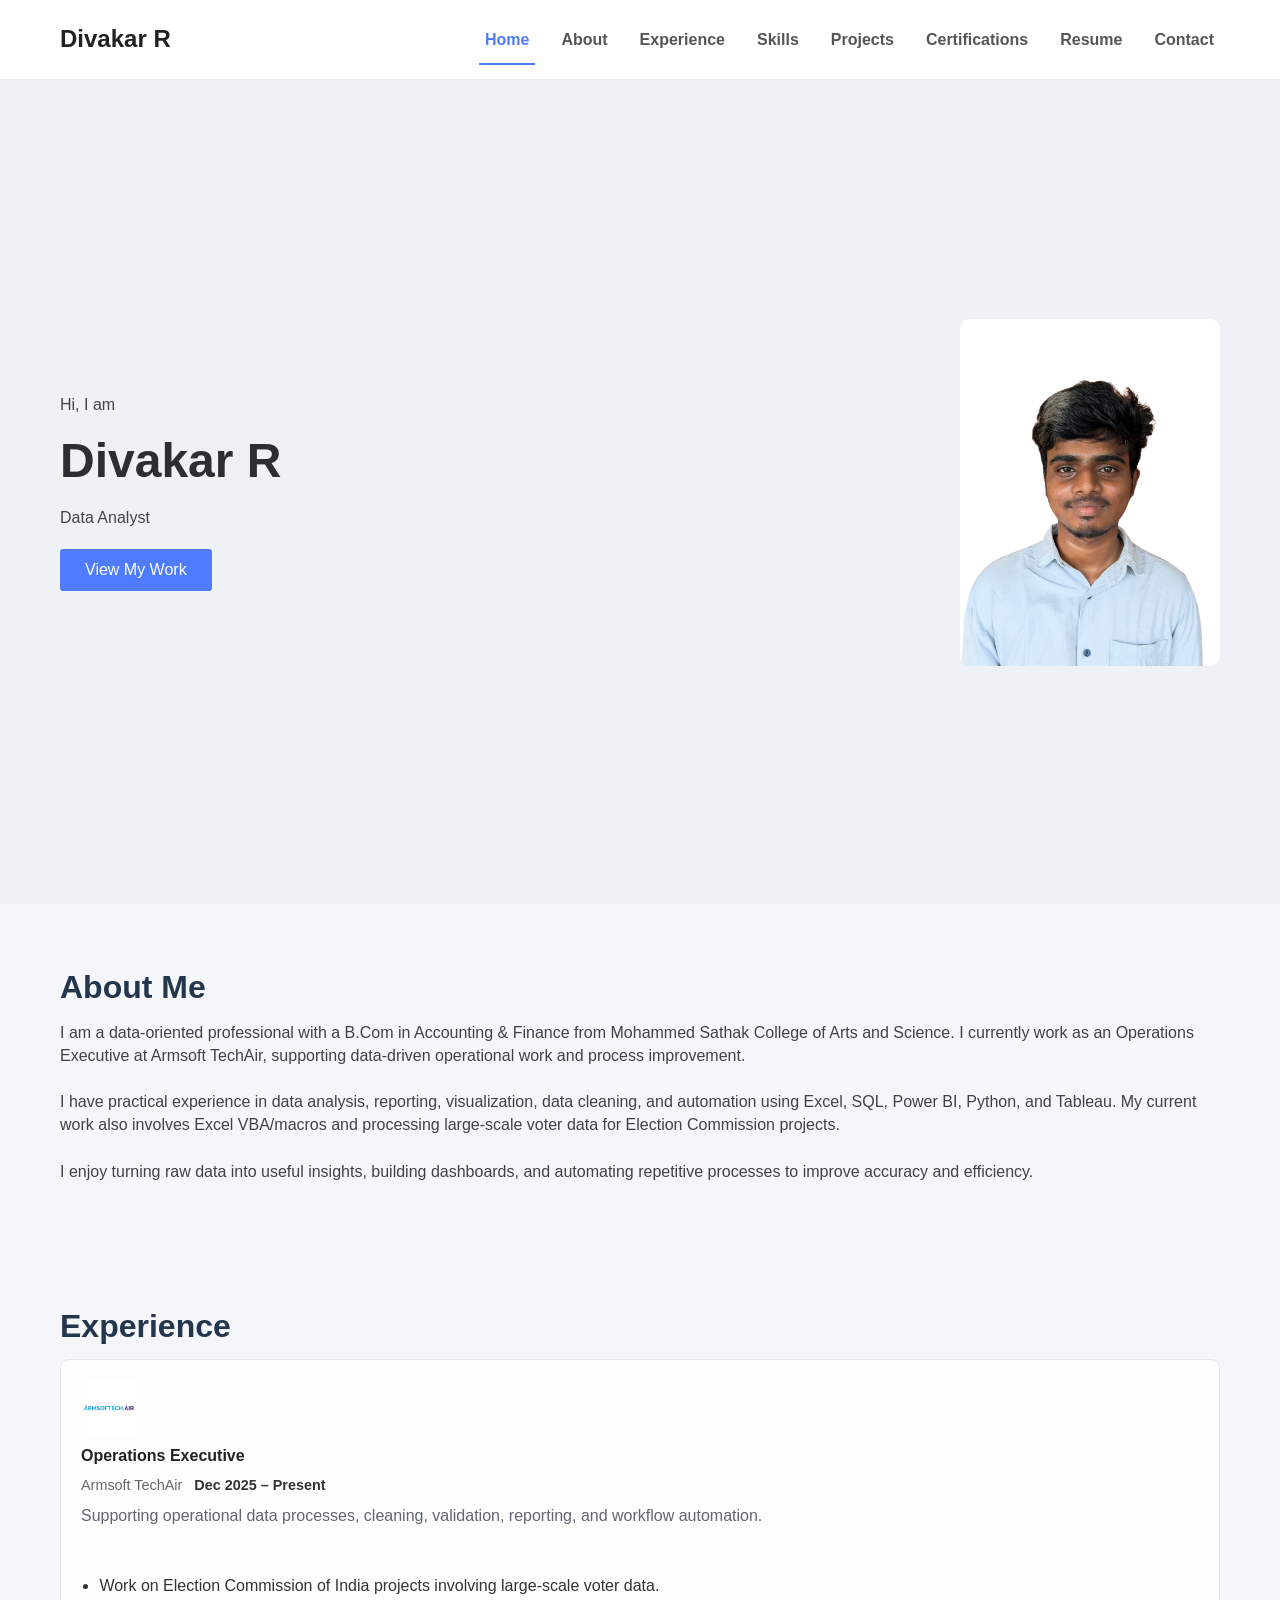
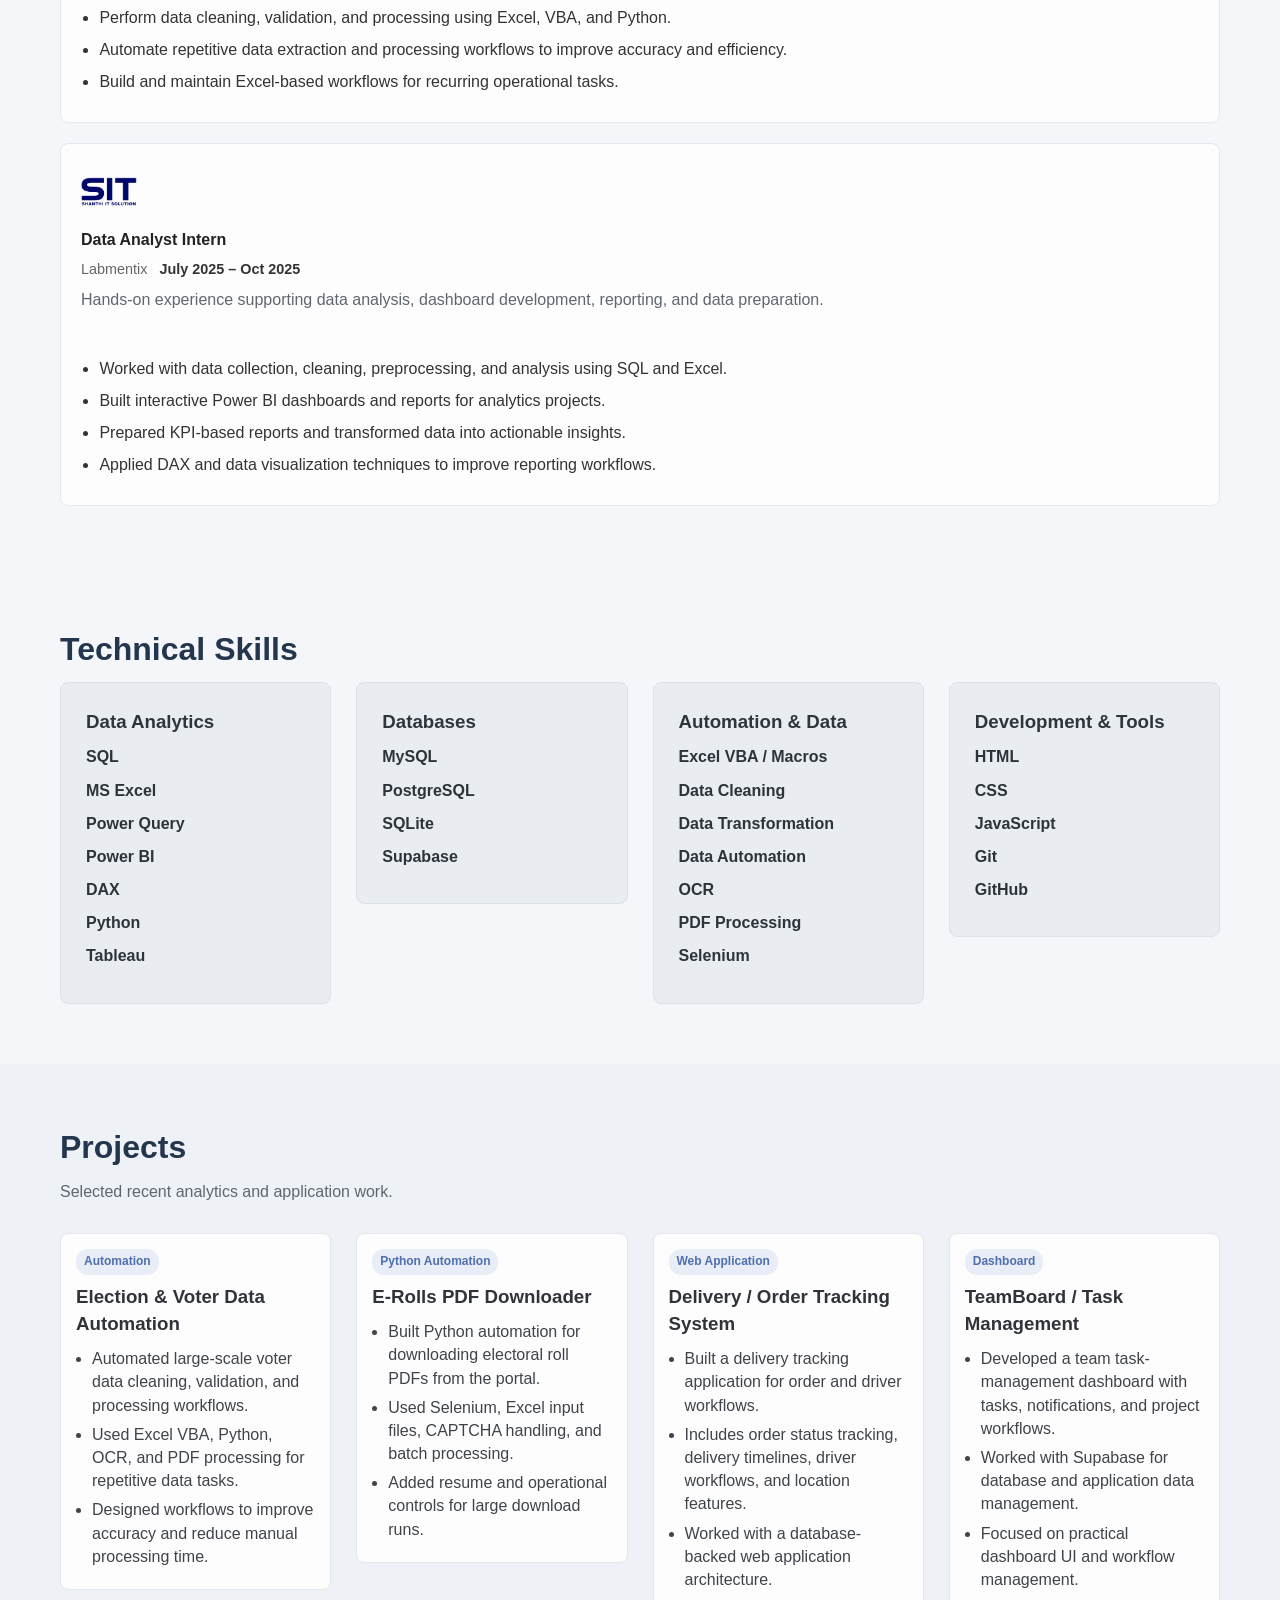
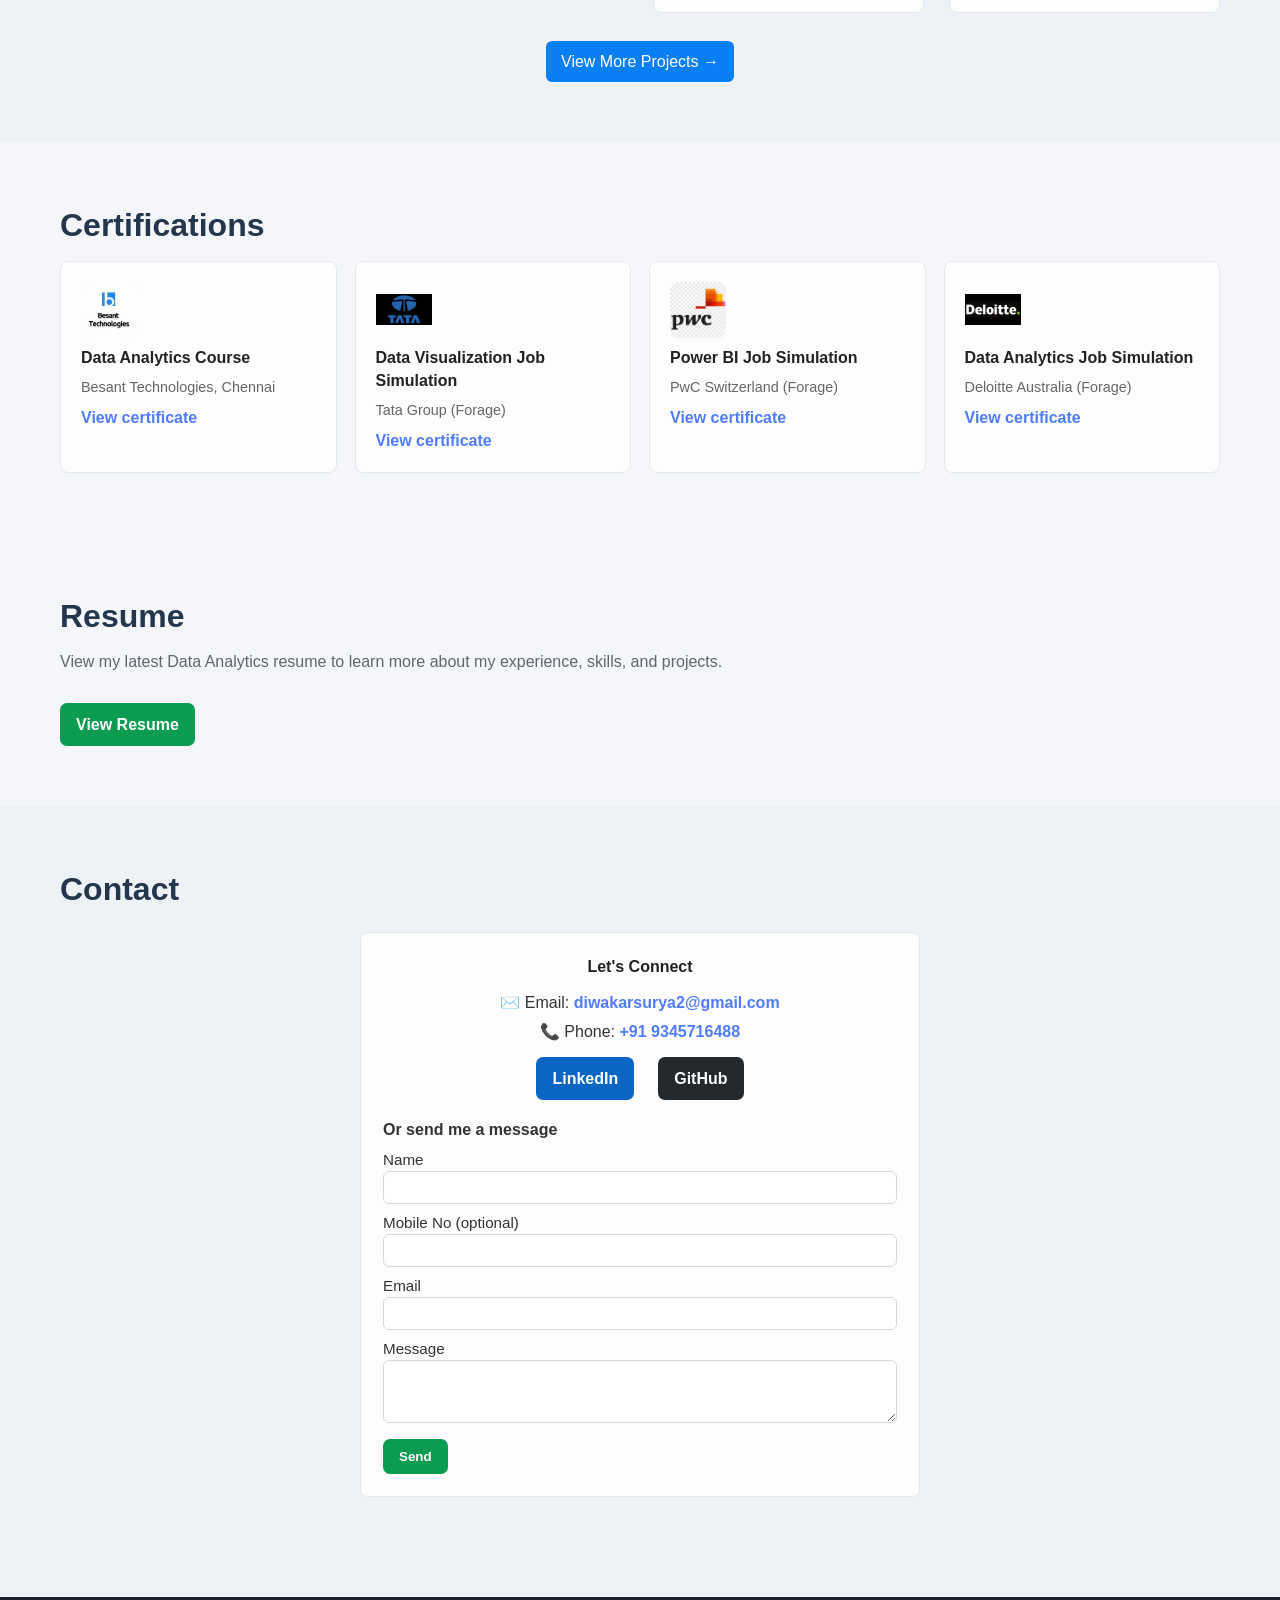
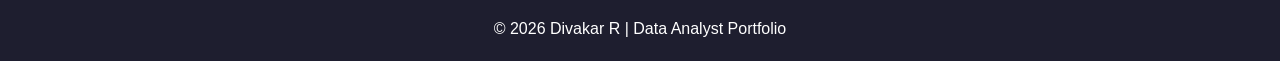
==== commit e9e212e5: "fix: publish projects page and refresh cache" ====
--- a/index.html
+++ b/index.html
@@ -4,7 +4,7 @@
     <meta charset="UTF-8">
     <meta name="viewport" content="width=device-width, initial-scale=1.0">
     <title>Divakar R | Data Analyst Portfolio</title>
-    <link rel="stylesheet" href="style.css">
+    <link rel="stylesheet" href="style.css?v=20260818">
 </head>
 <body>
 
@@ -20,7 +20,7 @@
         <a href="#about">About</a>
         <a href="#experience">Experience</a>
         <a href="#skills">Skills</a>
-        <a href="#projects">Project</a>
+        <a href="#projects">Projects</a>
         <a href="#certifications">Certifications</a>
         <a href="#resume">Resume</a>
         <a href="#contact">Contact</a>
@@ -34,7 +34,6 @@
         <p class="subtitle">Data Analyst</p>
         <button onclick="document.getElementById('projects').scrollIntoView({behavior: 'smooth'})">View My Work</button>
     </div>
-
     <div class="hero-image">
         <img class="float reveal" src="Images/Divakar%20R.jpg" alt="Divakar R - Data Analyst">
     </div>
@@ -70,7 +69,6 @@
                 <li>Build and maintain Excel-based workflows for recurring operational tasks.</li>
             </ul>
         </article>
-
         <article class="cert-card internship-card reveal" data-reveal-delay="110">
             <img class="cert-logo-img" src="Images/SIT.png" alt="Data Analyst internship">
             <h4>Data Analyst Intern</h4>
@@ -89,189 +87,40 @@
 <section class="interest" id="skills">
     <h2>Technical Skills</h2>
     <div class="interest-grid">
-        <div class="card reveal" data-reveal-delay="100">
-            <h3>Data Analytics</h3>
-            <ul class="skill-list">
-                <li class="skill-item" data-skill-delay="0">SQL</li>
-                <li class="skill-item" data-skill-delay="80">MS Excel</li>
-                <li class="skill-item" data-skill-delay="160">Power Query</li>
-                <li class="skill-item" data-skill-delay="240">Power BI</li>
-                <li class="skill-item" data-skill-delay="320">DAX</li>
-                <li class="skill-item" data-skill-delay="400">Python</li>
-                <li class="skill-item" data-skill-delay="480">Tableau</li>
-            </ul>
-        </div>
-
-        <div class="card reveal" data-reveal-delay="160">
-            <h3>Databases</h3>
-            <ul class="skill-list">
-                <li class="skill-item" data-skill-delay="0">MySQL</li>
-                <li class="skill-item" data-skill-delay="80">PostgreSQL</li>
-                <li class="skill-item" data-skill-delay="160">SQLite</li>
-                <li class="skill-item" data-skill-delay="240">Supabase</li>
-            </ul>
-        </div>
-
-        <div class="card reveal" data-reveal-delay="220">
-            <h3>Automation &amp; Data</h3>
-            <ul class="skill-list">
-                <li class="skill-item" data-skill-delay="0">Excel VBA / Macros</li>
-                <li class="skill-item" data-skill-delay="80">Data Cleaning</li>
-                <li class="skill-item" data-skill-delay="160">Data Transformation</li>
-                <li class="skill-item" data-skill-delay="240">Data Automation</li>
-                <li class="skill-item" data-skill-delay="320">OCR</li>
-                <li class="skill-item" data-skill-delay="400">PDF Processing</li>
-                <li class="skill-item" data-skill-delay="480">Selenium</li>
-            </ul>
-        </div>
-
-        <div class="card reveal" data-reveal-delay="280">
-            <h3>Development &amp; Tools</h3>
-            <ul class="skill-list">
-                <li class="skill-item" data-skill-delay="0">HTML</li>
-                <li class="skill-item" data-skill-delay="80">CSS</li>
-                <li class="skill-item" data-skill-delay="160">JavaScript</li>
-                <li class="skill-item" data-skill-delay="240">Git</li>
-                <li class="skill-item" data-skill-delay="320">GitHub</li>
-            </ul>
-        </div>
+        <div class="card reveal" data-reveal-delay="100"><h3>Data Analytics</h3><ul class="skill-list"><li class="skill-item">SQL</li><li class="skill-item">MS Excel</li><li class="skill-item">Power Query</li><li class="skill-item">Power BI</li><li class="skill-item">DAX</li><li class="skill-item">Python</li><li class="skill-item">Tableau</li></ul></div>
+        <div class="card reveal" data-reveal-delay="160"><h3>Databases</h3><ul class="skill-list"><li class="skill-item">MySQL</li><li class="skill-item">PostgreSQL</li><li class="skill-item">SQLite</li><li class="skill-item">Supabase</li></ul></div>
+        <div class="card reveal" data-reveal-delay="220"><h3>Automation &amp; Data</h3><ul class="skill-list"><li class="skill-item">Excel VBA / Macros</li><li class="skill-item">Data Cleaning</li><li class="skill-item">Data Transformation</li><li class="skill-item">Data Automation</li><li class="skill-item">OCR</li><li class="skill-item">PDF Processing</li><li class="skill-item">Selenium</li></ul></div>
+        <div class="card reveal" data-reveal-delay="280"><h3>Development &amp; Tools</h3><ul class="skill-list"><li class="skill-item">HTML</li><li class="skill-item">CSS</li><li class="skill-item">JavaScript</li><li class="skill-item">Git</li><li class="skill-item">GitHub</li></ul></div>
     </div>
 </section>
 
 <section class="projects" id="projects">
     <h2>Projects</h2>
     <p class="sub">Selected recent analytics and application work.</p>
-
     <div class="project-grid">
-        <article class="project-card project-card-text reveal" data-reveal-delay="80">
-            <span class="project-label">Automation</span>
-            <h3>Election &amp; Voter Data Automation</h3>
-            <ul class="project-bullets">
-                <li>Automated large-scale voter data cleaning, validation, and processing workflows.</li>
-                <li>Used Excel VBA, Python, OCR, and PDF processing for repetitive data tasks.</li>
-                <li>Designed workflows to improve accuracy and reduce manual processing time.</li>
-            </ul>
-        </article>
-
-        <article class="project-card project-card-text reveal" data-reveal-delay="140">
-            <span class="project-label">Python Automation</span>
-            <h3>E-Rolls PDF Downloader</h3>
-            <ul class="project-bullets">
-                <li>Built Python automation for downloading electoral roll PDFs from the portal.</li>
-                <li>Used Selenium, Excel input files, CAPTCHA handling, and batch processing.</li>
-                <li>Added resume and operational controls for large download runs.</li>
-            </ul>
-        </article>
-
-        <article class="project-card project-card-text reveal" data-reveal-delay="200">
-            <span class="project-label">Web Application</span>
-            <h3>Delivery / Order Tracking System</h3>
-            <ul class="project-bullets">
-                <li>Built a delivery tracking application for order and driver workflows.</li>
-                <li>Includes order status tracking, delivery timelines, driver workflows, and location features.</li>
-                <li>Worked with a database-backed web application architecture.</li>
-            </ul>
-        </article>
-
-        <article class="project-card project-card-text reveal" data-reveal-delay="260">
-            <span class="project-label">Dashboard</span>
-            <h3>TeamBoard / Task Management</h3>
-            <ul class="project-bullets">
-                <li>Developed a team task-management dashboard with tasks, notifications, and project workflows.</li>
-                <li>Worked with Supabase for database and application data management.</li>
-                <li>Focused on practical dashboard UI and workflow management.</li>
-            </ul>
-        </article>
+        <article class="project-card project-card-text reveal" data-reveal-delay="80"><span class="project-label">Automation</span><h3>Election &amp; Voter Data Automation</h3><ul class="project-bullets"><li>Automated large-scale voter data cleaning, validation, and processing workflows.</li><li>Used Excel VBA, Python, OCR, and PDF processing for repetitive data tasks.</li><li>Designed workflows to improve accuracy and reduce manual processing time.</li></ul></article>
+        <article class="project-card project-card-text reveal" data-reveal-delay="140"><span class="project-label">Python Automation</span><h3>E-Rolls PDF Downloader</h3><ul class="project-bullets"><li>Built Python automation for downloading electoral roll PDFs from the portal.</li><li>Used Selenium, Excel input files, CAPTCHA handling, and batch processing.</li><li>Added resume and operational controls for large download runs.</li></ul></article>
+        <article class="project-card project-card-text reveal" data-reveal-delay="200"><span class="project-label">Web Application</span><h3>Delivery / Order Tracking System</h3><ul class="project-bullets"><li>Built a delivery tracking application for order and driver workflows.</li><li>Includes order status tracking, delivery timelines, driver workflows, and location features.</li><li>Worked with a database-backed web application architecture.</li></ul></article>
+        <article class="project-card project-card-text reveal" data-reveal-delay="260"><span class="project-label">Dashboard</span><h3>TeamBoard / Task Management</h3><ul class="project-bullets"><li>Developed a team task-management dashboard with tasks, notifications, and project workflows.</li><li>Worked with Supabase for database and application data management.</li><li>Focused on practical dashboard UI and workflow management.</li></ul></article>
     </div>
-
-    <div class="project-more">
-        <a href="more-projects.html" class="project-link">View More Projects →</a>
-    </div>
+    <div class="project-more"><a href="more-projects.html" class="project-link">View More Projects →</a></div>
 </section>
 
 <section class="interest" id="certifications">
     <h2>Certifications</h2>
     <div class="cert-grid">
-        <article class="cert-card reveal" data-reveal-delay="80">
-            <img class="cert-logo-img" src="Images/BT.jpeg" alt="Besant Technologies logo">
-            <h4>Data Analytics Course</h4>
-            <p class="cert-meta">Besant Technologies, Chennai</p>
-            <a class="cert-link" href="Certificates/Divakar R data nalytics.pdf" target="_blank" rel="noopener noreferrer">View certificate</a>
-        </article>
-        <article class="cert-card reveal" data-reveal-delay="140">
-            <img class="cert-logo-img" src="Images/TATA.jpg" alt="Tata Group logo">
-            <h4>Data Visualization Job Simulation</h4>
-            <p class="cert-meta">Tata Group (Forage)</p>
-            <a class="cert-link" href="Certificates/Forage_TATA_completion_certificate.pdf" target="_blank" rel="noopener noreferrer">View certificate</a>
-        </article>
-        <article class="cert-card reveal" data-reveal-delay="200">
-            <img class="cert-logo-img" src="Images/PWC.jpg" alt="PwC logo">
-            <h4>Power BI Job Simulation</h4>
-            <p class="cert-meta">PwC Switzerland (Forage)</p>
-            <a class="cert-link" href="Certificates/Forage_PWC_completion_certificate.pdf" target="_blank" rel="noopener noreferrer">View certificate</a>
-        </article>
-        <article class="cert-card reveal" data-reveal-delay="260">
-            <img class="cert-logo-img" src="Images/Deloitte.jpg" alt="Deloitte logo">
-            <h4>Data Analytics Job Simulation</h4>
-            <p class="cert-meta">Deloitte Australia (Forage)</p>
-            <a class="cert-link" href="Certificates/Forage_Deloite_completion_certificate.pdf" target="_blank" rel="noopener noreferrer">View certificate</a>
-        </article>
+        <article class="cert-card reveal" data-reveal-delay="80"><img class="cert-logo-img" src="Images/BT.jpeg" alt="Besant Technologies logo"><h4>Data Analytics Course</h4><p class="cert-meta">Besant Technologies, Chennai</p><a class="cert-link" href="Certificates/Divakar R data nalytics.pdf" target="_blank" rel="noopener noreferrer">View certificate</a></article>
+        <article class="cert-card reveal" data-reveal-delay="140"><img class="cert-logo-img" src="Images/TATA.jpg" alt="Tata Group logo"><h4>Data Visualization Job Simulation</h4><p class="cert-meta">Tata Group (Forage)</p><a class="cert-link" href="Certificates/Forage_TATA_completion_certificate.pdf" target="_blank" rel="noopener noreferrer">View certificate</a></article>
+        <article class="cert-card reveal" data-reveal-delay="200"><img class="cert-logo-img" src="Images/PWC.jpg" alt="PwC logo"><h4>Power BI Job Simulation</h4><p class="cert-meta">PwC Switzerland (Forage)</p><a class="cert-link" href="Certificates/Forage_PWC_completion_certificate.pdf" target="_blank" rel="noopener noreferrer">View certificate</a></article>
+        <article class="cert-card reveal" data-reveal-delay="260"><img class="cert-logo-img" src="Images/Deloitte.jpg" alt="Deloitte logo"><h4>Data Analytics Job Simulation</h4><p class="cert-meta">Deloitte Australia (Forage)</p><a class="cert-link" href="Certificates/Forage_Deloite_completion_certificate.pdf" target="_blank" rel="noopener noreferrer">View certificate</a></article>
     </div>
 </section>
 
-<section class="interest" id="resume">
-    <h2>Resume</h2>
-    <p class="sub">View my latest Data Analytics resume to learn more about my experience, skills, and projects.</p>
-    <div class="resume-download">
-        <a href="Divakar%20R%20Data%20Analytics%20Resume.pdf" target="_blank" rel="noopener noreferrer" class="btn primary">View Resume</a>
-    </div>
-</section>
+<section class="interest" id="resume"><h2>Resume</h2><p class="sub">View my latest Data Analytics resume to learn more about my experience, skills, and projects.</p><div class="resume-download"><a href="Divakar%20R%20Data%20Analytics%20Resume.pdf" target="_blank" rel="noopener noreferrer" class="btn primary">View Resume</a></div></section>
 
-<section class="projects" id="contact">
-    <h2>Contact</h2>
-    <div class="contact-card reveal" role="region" aria-label="Contact links" data-reveal-delay="320">
-        <p class="contact-title">Let's Connect</p>
-        <div class="contact-info">
-            <p class="contact-info-line">✉️ Email: <a href="mailto:diwakarsurya2@gmail.com">diwakarsurya2@gmail.com</a></p>
-            <p class="contact-info-line">📞 Phone: <a href="tel:+919345716488">+91 9345716488</a></p>
-        </div>
+<section class="projects" id="contact"><h2>Contact</h2><div class="contact-card reveal" role="region" aria-label="Contact links" data-reveal-delay="320"><p class="contact-title">Let's Connect</p><div class="contact-info"><p class="contact-info-line">✉️ Email: <a href="mailto:diwakarsurya2@gmail.com">diwakarsurya2@gmail.com</a></p><p class="contact-info-line">📞 Phone: <a href="tel:+919345716488">+91 9345716488</a></p></div><div class="contact-links"><a class="btn linkedin" href="https://www.linkedin.com/in/divakar-r-688403337" target="_blank" rel="noopener noreferrer">LinkedIn</a><a class="btn github" href="https://github.com/Divakar07-pixel" target="_blank" rel="noopener noreferrer">GitHub</a></div><div class="contact-form-inline"><p class="form-title">Or send me a message</p><form id="miniContactForm" action="https://formsubmit.co/diwakarsurya2@gmail.com" method="POST"><input type="hidden" name="_subject" value="Portfolio contact"><input type="hidden" name="_captcha" value="false"><input type="hidden" name="_next" id="_next" value=""><label>Name<input type="text" id="c_name" name="name" required></label><label>Mobile No (optional)<input type="tel" id="c_phone" name="phone"></label><label>Email<input type="email" id="c_email" name="email" required></label><label>Message<textarea id="c_message" name="message" rows="3" required></textarea></label><div class="form-actions-inline"><button type="submit" id="sendBtn" class="btn primary">Send</button></div></form><div id="formSuccess" class="form-success hidden" role="status" aria-hidden="true">Thank you — your message was sent.</div></div></div></section>
 
-        <div class="contact-links">
-            <a class="btn linkedin" href="https://www.linkedin.com/in/divakar-r-688403337" target="_blank" rel="noopener noreferrer">LinkedIn</a>
-            <a class="btn github" href="https://github.com/Divakar07-pixel" target="_blank" rel="noopener noreferrer">GitHub</a>
-        </div>
-
-        <div class="contact-form-inline">
-            <p class="form-title">Or send me a message</p>
-            <form id="miniContactForm" action="https://formsubmit.co/diwakarsurya2@gmail.com" method="POST">
-                <input type="hidden" name="_subject" value="Portfolio contact">
-                <input type="hidden" name="_captcha" value="false">
-                <input type="hidden" name="_next" id="_next" value="">
-                <label>Name
-                    <input type="text" id="c_name" name="name" required>
-                </label>
-                <label>Mobile No (optional)
-                    <input type="tel" id="c_phone" name="phone">
-                </label>
-                <label>Email
-                    <input type="email" id="c_email" name="email" required>
-                </label>
-                <label>Message
-                    <textarea id="c_message" name="message" rows="3" required></textarea>
-                </label>
-                <div class="form-actions-inline">
-                    <button type="submit" id="sendBtn" class="btn primary">Send</button>
-                </div>
-            </form>
-            <div id="formSuccess" class="form-success hidden" role="status" aria-hidden="true">Thank you — your message was sent.</div>
-        </div>
-    </div>
-</section>
-
-<footer>
-    <p>© 2026 Divakar R | Data Analyst Portfolio</p>
-</footer>
-
-<script src="script.js"></script>
+<footer><p>© 2026 Divakar R | Data Analyst Portfolio</p></footer>
+<script src="script.js?v=20260818"></script>
 </body>
 </html>
--- a/style.css
+++ b/style.css
@@ -1,88 +1,3 @@
-* {
-  margin: 0;
-  padding: 0;
-  box-sizing: border-box;
-  font-family: Arial, sans-serif;
-  scroll-behavior: smooth;
-}
-
-/* Welcome Section */
-#welcome {
-  height: 100vh;
-  background: linear-gradient(135deg, #000428, #4f7cff);
-  color: white;
-  display: flex;
-  justify-content: center;
-  align-items: center;
-}
-
-.welcome-content {
-  text-align: center;
-}
-
-/* Typing Animation */
-.typing {
-  font-size: 3rem;
-  white-space: nowrap;
-  overflow: hidden;
-  border-right: 3px solid white;
-  width: 0;
-  animation: typing 3s steps(30, end) forwards,
-             blink 0.7s infinite;
-}
-
-@keyframes typing {
-  to { width: 100%; }
-}
-
-@keyframes blink {
-  50% { border-color: transparent; }
-}
-
-/* Fade text */
-.fade-text {
-  opacity: 0;
-  margin-top: 15px;
-  font-size: 1.2rem;
-  animation: fadeIn 2s ease forwards;
-  animation-delay: 3s;
-}
-
-@keyframes fadeIn {
-  to { opacity: 1; }
-}
-
-/* Continue Button */
-.continue-btn {
-  display: inline-block;
-  margin-top: 40px;
-  padding: 12px 30px;
-  background: white;
-  color: #004e92;
-  border-radius: 30px;
-  font-weight: bold;
-  text-decoration: none;
-  opacity: 0;
-  transform: translateY(20px);
-  animation: slideUp 1.5s ease forwards;
-  animation-delay: 4s;
-}
-
-@keyframes slideUp {
-  to {
-    opacity: 1;
-    transform: translateY(0);
-  }
-}
-
-/* Portfolio Section */
-#home {
-  height: 100vh;
-  padding: 60px;
-}
-
-
-
 * {
     margin: 0;
     padding: 0;
@@ -90,153 +5,107 @@
     font-family: Arial, sans-serif;
 }
 
+html { scroll-behavior: smooth; }
+
 body {
-    background: #f5f7fa;
+    background: #eef1f5;
     color: #333;
-}
+    line-height: 1.45;
+}
+
+a { color: inherit; }
 
 /* NAVBAR */
-.navbar {
-    display: flex;
-    justify-content: space-between;
-    padding: 20px 60px;
-    background: white;
-}
-
-/* Hamburger menu button */
-.hamburger {
-    display: none;
-    flex-direction: column;
-    cursor: pointer;
-    background: none;
-    border: none;
-    padding: 0;
-    z-index: 1000;
-}
-.hamburger span {
-    width: 25px;
-    height: 3px;
-    background: #555;
-    margin: 3px 0;
-    transition: 0.3s;
-    border-radius: 2px;
-}
-.hamburger.active span:nth-child(1) {
-    transform: rotate(-45deg) translate(-5px, 6px);
-}
-.hamburger.active span:nth-child(2) {
-    opacity: 0;
-}
-.hamburger.active span:nth-child(3) {
-    transform: rotate(45deg) translate(-5px, -6px);
-}
-
-/* Mobile navbar adjustments */
-@media (max-width: 768px) {
-    .navbar {
-        padding: 15px 20px;
-        flex-direction: row;
-        justify-content: space-between;
-        align-items: center;
-    }
-    .hamburger {
-        display: flex;
-    }
-    .nav-menu {
-        position: fixed;
-        left: -100%;
-        top: 0;
-        flex-direction: column;
-        background-color: white;
-        width: 100%;
-        text-align: center;
-        transition: 0.3s;
-        box-shadow: 0 10px 27px rgba(0, 0, 0, 0.05);
-        padding-top: 80px;
-        height: 100vh;
-        z-index: 999;
-    }
-    .nav-menu.active {
-        left: 0;
-    }
-    .nav-menu a {
-        padding: 15px;
-        margin: 0;
-        display: block;
-        border-bottom: 1px solid #eee;
-    }
-    .navbar.shrink {
-        padding: 10px 20px;
-    }
-}
-
-@media (max-width: 480px) {
-    .navbar {
-        padding: 10px 15px;
-    }
-    .navbar nav a {
-        margin-left: 10px;
-        font-size: 14px;
-    }
-    .navbar.shrink {
-        padding: 8px 15px;
-    }
-}
-
-/* Navbar animations */
 .navbar {
     position: sticky;
     top: 0;
     z-index: 60;
-    transition: padding 220ms ease, background 220ms ease, box-shadow 220ms ease;
-}
-.navbar.shrink { padding: 10px 60px; background: rgba(255,255,255,0.98); box-shadow: 0 8px 28px rgba(6,10,20,0.08); }
-.navbar .logo { transition: transform 220ms ease; }
-.navbar.shrink .logo { transform: scale(0.95); }
-
-/* Nav link underline animation */
-.navbar nav a { position: relative; padding: 8px 6px; }
+    display: flex;
+    justify-content: space-between;
+    align-items: center;
+    padding: 20px 60px;
+    background: #ffffff;
+    border-bottom: 1px solid #e8ebef;
+    transition: padding 220ms ease, box-shadow 220ms ease;
+}
+
+.navbar.shrink {
+    padding: 10px 60px;
+    box-shadow: 0 3px 12px rgba(20, 30, 45, 0.07);
+}
+
+.logo {
+    color: #222;
+    transition: transform 220ms ease;
+}
+
+.navbar.shrink .logo { transform: scale(0.96); }
+
+.nav-menu {
+    display: flex;
+    align-items: center;
+}
+
+.navbar nav a {
+    position: relative;
+    margin-left: 20px;
+    padding: 8px 6px;
+    text-decoration: none;
+    color: #555;
+    font-weight: 600;
+}
+
 .navbar nav a::after {
     content: '';
     position: absolute;
     left: 0;
     bottom: -6px;
+    width: 0;
     height: 2px;
-    width: 0;
     background: #4f7cff;
     transition: width 220ms ease;
-    border-radius: 2px;
-}
+}
+
 .navbar nav a:hover::after,
 .navbar nav a.active::after { width: 100%; }
 .navbar nav a.active { color: #4f7cff; font-weight: 800; }
 
-/* Smooth scroll for anchor links */
-html { scroll-behavior: smooth; }
-
-.navbar nav a {
-    margin-left: 20px;
-    text-decoration: none;
-    color: #555;
-    font-weight: 600;
-}
+.hamburger {
+    display: none;
+    flex-direction: column;
+    gap: 5px;
+    cursor: pointer;
+    background: none;
+    border: none;
+    z-index: 1000;
+}
+
+.hamburger span {
+    width: 25px;
+    height: 3px;
+    background: #555;
+    border-radius: 2px;
+    transition: 0.25s;
+}
+
+.hamburger.active span:nth-child(1) { transform: rotate(-45deg) translate(-5px, 6px); }
+.hamburger.active span:nth-child(2) { opacity: 0; }
+.hamburger.active span:nth-child(3) { transform: rotate(45deg) translate(-5px, -6px); }
 
 /* HERO */
 .hero {
+    min-height: calc(100vh - 76px);
     display: flex;
     align-items: center;
     justify-content: space-between;
     padding: 60px;
-}
-
-.hero-text {
-    max-width: 500px;
-}
-
-.hero-text h1 {
-    font-size: 48px;
-    margin: 10px 0;
-}
+    background: #eef1f5;
+}
+
+.hero-text { max-width: 500px; }
+.hero-text h1 { font-size: 48px; margin: 10px 0; color: #2b2f35; }
+.hero-text .intro { color: #444; }
+.hero-text .subtitle { color: #444; }
 
 .hero-text button {
     margin-top: 20px;
@@ -246,122 +115,43 @@
     border: none;
     cursor: pointer;
     font-size: 16px;
+    border-radius: 3px;
 }
 
 .hero-image img {
-    width: 260px; /* increased for better presence on desktop */
+    width: 260px;
     border-radius: 10px;
-}
-
-/* Responsive adjustments for hero/profile image */
-@media (max-width: 1100px) {
-    .hero {
-        flex-direction: column;
-        padding: 40px 30px;
-        gap: 18px;
-    }
-    .hero-image img {
-        width: 220px;
-    }
-}
-
-@media (max-width: 520px) {
-    .hero-text h1 { font-size: 36px; }
-    .hero-image img { width: 160px; }
-}
-
-@media (max-width: 768px) {
-    #home {
-        height: auto;
-    }
-}
-
-.about-card {
-    display: grid;
-    grid-template-columns: 1fr 2fr;
-    gap: 40px;
-    background: white;
-    padding: 25px;
-    border-radius: 8px;
-    box-shadow: 0 8px 20px rgba(15,15,15,0.06);
-
-}
-
-/* Mobile adjustments for about-card */
-@media (max-width: 768px) {
-    .about-card {
-        grid-template-columns: 1fr;
-        gap: 20px;
-        padding: 20px;
-    }
-}
-
-@media (max-width: 480px) {
-    .about-card {
-        padding: 15px;
-        gap: 15px;
-    }
-}
-
-/* INTEREST */
-.interest {
+    display: block;
+}
+
+/* COMMON SECTIONS */
+.interest,
+.projects {
     padding: 60px;
-    background: white;
-}
+}
+
+.interest { background: #f4f6f9; }
+.projects { background: #eef1f5; }
 
 .interest h2,
 .projects h2 {
     font-size: 32px;
     margin-bottom: 10px;
-}
+    color: #24364d;
+}
+
+.projects-page { min-height: calc(100vh - 76px); }
+.projects-page h1 { font-size: 32px; margin-bottom: 10px; color: #24364d; }
 
 .sub {
     margin-bottom: 30px;
-    color: #666;
-}
-
-.interest-grid {
-    display: grid;
-    grid-template-columns: repeat(auto-fit, minmax(220px, 1fr));
-    gap: 25px;
-    align-items: start;
-}
-
-.card {
-    padding: 25px;
-    background: #f5f7fa;
-    border-radius: 8px;
-}
-
-/* Mobile adjustments for interest */
-@media (max-width: 768px) {
-    .interest {
-        padding: 40px 20px;
-    }
-    .interest h2,
-    .projects h2 {
-        font-size: 28px;
-    }
-    .interest-grid {
-        grid-template-columns: 1fr;
-        gap: 20px;
-    }
-    .card {
-        padding: 20px;
-    }
-}
-
-@media (max-width: 480px) {
-    .interest {
-        padding: 30px 15px;
-    }
-    .interest h2,
-    .projects h2 {
-        font-size: 24px;
-    }
-    .card {
-        padding: 15px;
-    }
+    color: #5f6670;
+}
+
+/* ABOUT */
+.about-grid {
+    max-width: 1200px;
+    color: #3e434a;
 }
 
 /* EXPERIENCE */
@@ -369,112 +159,26 @@
     display: grid;
     grid-template-columns: 1fr;
     gap: 20px;
-    align-items: start; /* allow cards to size naturally based on content */
-}
-/* Do not set explicit heights on cards; they should grow based on content */
-
-/* Mobile adjustments for experience */
-@media (max-width: 768px) {
-    .experience-grid {
-        gap: 15px;
-    }
-}
-
-
-/* PROJECTS */
-.projects {
-    padding: 60px;
-}
-
-.project-grid {
-    display: grid;
-    grid-template-columns: repeat(auto-fit, minmax(220px, 1fr));
-    gap: 25px;
     align-items: start;
 }
 
-.project-card {
-    background: white;
-    padding: 15px;
+.cert-card {
+    background: #fdfdfd;
+    padding: 20px;
+    border: 1px solid #e5e8ed;
     border-radius: 8px;
-}
-
-.project-card img {
-    width: 100%;
-    border-radius: 5px;
-    margin-bottom: 10px;
-}
-
-.project-bullets { margin: 0.4rem 0 0 1rem; color: #333; }
-.project-bullets li { margin-bottom: 6px; }
-.project-bullets li li { margin-bottom: 4px; list-style-type: circle; }
-
-/* Mobile adjustments for projects */
-@media (max-width: 768px) {
-    .projects {
-        padding: 40px 20px;
-    }
-}
-
-@media (max-width: 480px) {
-    .projects {
-        padding: 30px 15px;
-    }
-    .project-card {
-        padding: 10px;
-    }
-    .project-bullets {
-        margin: 0.4rem 0 0 0.5rem;
-        font-size: 14px;
-    }
-}
-
-/* Skill bars and chips */
-.skill-list { list-style: none; padding-left: 0; margin: 8px 0 0 0; }
-.skill-item { display: flex; align-items: center; gap: 12px; margin-bottom: 10px; font-weight: 600; color: #222; opacity: 0; transform: translateX(-20px); padding-left: 0; transition: opacity 600ms ease, transform 600ms ease, padding-left 600ms ease; }
-.reveal.visible .skill-item { opacity: 1; transform: none; padding-left: 20px; }
-.skill-bar { flex: 1; height: 10px; background: #eef2ff; border-radius: 8px; overflow: hidden; }
-.skill-fill { width: 0%; height: 100%; background: linear-gradient(90deg,#4f7cff,#6fb0ff); transition: width 700ms ease-out; }
-
-.skill-chips { display:flex; gap:8px; flex-wrap:wrap; margin-top:8px }
-.skill-chip { display:inline-block; background:#f5f7fa; padding:8px 10px; border-radius:16px; font-weight:700; color:#333; transform: translateY(8px); opacity:0; transition: transform 360ms ease, opacity 360ms ease; }
-.reveal.visible .skill-chip { transform: none; opacity: 1; }
-
-/* no numeric percentage label — simple animated bars only */
-
-/* Certifications card grid */
-.cert-grid {
-    display: grid;
-    grid-template-columns: repeat(auto-fit, minmax(220px, 1fr));
-    gap: 18px;
-    margin-top: 12px;
-}
-.cert-card {
-    background: white;
-    padding: 20px; /* increased for comfortable inner spacing */
-    border-radius: 10px;
-    box-shadow: 0 8px 20px rgba(15,15,15,0.06);
     display: flex;
     flex-direction: column;
     gap: 8px;
-    overflow-wrap: anywhere; /* prevent text overflow */
-    word-break: break-word;
-}
-/* Lists inside cards: better spacing & readability */
+    overflow-wrap: anywhere;
+}
+
 .cert-card ul { margin: 8px 0 0 1.15rem; padding-left: 0; }
 .cert-card li { margin-bottom: 8px; line-height: 1.5; }
-.cert-logo {
-    width: 56px;
-    height: 56px;
-    border-radius: 8px;
-    background: #f0f4ff;
-    color: #0A66C2;
-    display: flex;
-    align-items: center;
-    justify-content: center;
-    font-weight: 800;
-    font-size: 0.95rem;
-}
+.cert-card h4 { margin: 0; font-size: 1rem; color: #222; }
+.cert-meta { margin: 0; color: #666; font-size: 0.9rem; }
+.cert-date { display: inline-block; margin-left: 8px; color: #333; font-weight: 700; font-size: 0.9rem; }
+
 .cert-logo-img {
     width: 56px;
     height: 56px;
@@ -482,26 +186,140 @@
     object-fit: contain;
     background: transparent;
 }
-.cert-card h4 { margin: 0; font-size: 1rem; color: #111; }
-.cert-meta { margin: 0; color: #666; font-size: 0.9rem; }
-.cert-date { display: inline-block; margin-left: 8px; color: #333; font-weight: 700; font-size: 0.9rem; }
-.cert-link { color: #4f7cff; font-weight: 700; text-decoration: none; }
+
+/* SKILLS */
+.interest-grid {
+    display: grid;
+    grid-template-columns: repeat(auto-fit, minmax(220px, 1fr));
+    gap: 25px;
+    align-items: start;
+}
+
+.card {
+    padding: 25px;
+    background: #e9edf2;
+    border: 1px solid #dde2e8;
+    border-radius: 8px;
+}
+
+.card h3 { color: #30353c; }
+
+.skill-list {
+    list-style: none;
+    padding-left: 0;
+    margin: 10px 0 0;
+}
+
+.skill-item {
+    margin-bottom: 10px;
+    padding-left: 0;
+    font-weight: 600;
+    color: #2e3339;
+    opacity: 0;
+    transform: translateX(-14px);
+    transition: opacity 450ms ease, transform 450ms ease;
+}
+
+.reveal.visible .skill-item {
+    opacity: 1;
+    transform: none;
+}
+
+/* PROJECTS */
+.project-grid {
+    display: grid;
+    grid-template-columns: repeat(auto-fit, minmax(220px, 1fr));
+    gap: 25px;
+    align-items: start;
+}
+
+.project-card {
+    min-height: 250px;
+    background: #fdfdfd;
+    padding: 15px;
+    border: 1px solid #e3e7ec;
+    border-radius: 8px;
+    display: flex;
+    flex-direction: column;
+    justify-content: space-between;
+    transition: transform 180ms ease, box-shadow 180ms ease;
+}
+
+.project-card:hover {
+    transform: translateY(-3px);
+    box-shadow: 0 5px 14px rgba(25, 35, 50, 0.07);
+}
+
+.project-card img {
+    width: 100%;
+    border-radius: 5px;
+    margin-bottom: 10px;
+}
+
+.project-card h3 { color: #30343a; margin-bottom: 4px; }
+.project-card-text { min-height: 285px; }
+.project-label {
+    display: inline-block;
+    width: fit-content;
+    margin-bottom: 8px;
+    padding: 4px 8px;
+    border-radius: 12px;
+    background: #e8edf7;
+    color: #4f6fae;
+    font-size: 12px;
+    font-weight: 700;
+}
+
+.project-bullets { margin: 0.4rem 0 0 1rem; color: #3f444a; }
+.project-bullets li { margin-bottom: 6px; }
+
+.project-more {
+    margin-top: 28px;
+    text-align: center;
+}
+
+.project-link {
+    display: inline-block;
+    padding: 9px 15px;
+    background: #087ff5;
+    color: #fff;
+    border-radius: 6px;
+    text-decoration: none;
+    transition: background 160ms ease, transform 160ms ease;
+}
+
+.project-link:hover { background: #066bd0; transform: translateY(-2px); }
+
+/* CERTIFICATIONS */
+.cert-grid {
+    display: grid;
+    grid-template-columns: repeat(auto-fit, minmax(220px, 1fr));
+    gap: 18px;
+    margin-top: 12px;
+}
+
+.cert-link {
+    color: #4f7cff;
+    font-weight: 700;
+    text-decoration: none;
+}
+
 .cert-link:hover { text-decoration: underline; }
 
-@media (max-width: 520px) {
-    .cert-grid { grid-template-columns: 1fr; }
-}
-
-/* CONTACT - LinkedIn button only */
+/* RESUME */
+.resume-download { margin-top: 8px; }
+
+/* CONTACT */
 .contact-card {
-    background: white;
+    background: #fdfdfd;
     padding: 22px;
-    border-radius: 10px;
+    border: 1px solid #e3e7ec;
+    border-radius: 8px;
     max-width: 560px;
-    margin: 20px auto 40px; /* space around the box */
+    margin: 20px auto 40px;
     text-align: center;
-    box-shadow: 0 8px 20px rgba(15,15,15,0.06);
-}
+}
+
 .contact-title { font-weight: 800; color: #222; margin-bottom: 12px; }
 .contact-info { margin-bottom: 14px; }
 .contact-info-line { margin: 6px 0; font-size: 1rem; color: #333; }
@@ -509,46 +327,45 @@
 .contact-info a:hover { text-decoration: underline; }
 .contact-links { display: flex; gap: 24px; justify-content: center; flex-wrap: wrap; }
 
-/* Inline contact form */
-.contact-form-inline { margin-top: 18px; text-align: left; max-width: 560px; margin-left: auto; margin-right: auto; }
+.contact-form-inline {
+    margin-top: 18px;
+    text-align: left;
+    max-width: 560px;
+    margin-left: auto;
+    margin-right: auto;
+}
+
 .contact-form-inline .form-title { font-weight: 700; margin-bottom: 8px; }
 .contact-form-inline label { display: block; font-size: 0.95rem; margin-bottom: 8px; }
 .contact-form-inline input,
-.contact-form-inline textarea { width: 100%; padding: 8px 10px; border: 1px solid #ddd; border-radius: 6px; box-sizing: border-box; }
+.contact-form-inline textarea {
+    width: 100%;
+    padding: 8px 10px;
+    border: 1px solid #d5d9df;
+    border-radius: 6px;
+    box-sizing: border-box;
+    background: #fff;
+}
+
 .form-actions-inline { margin-top: 10px; }
-.btn.primary { background: #0b9b51; }
-
 .form-success { margin-top: 12px; padding: 12px; border-radius: 8px; background: #e9f7ef; color: #0b6b3a; border: 1px solid #d7f0dd; text-align: center; }
 .hidden { display: none; }
-.btn { display: inline-block; padding: 10px 16px; border-radius: 8px; color: #fff; text-decoration: none; font-weight: 700; }
+
+.btn {
+    display: inline-block;
+    padding: 10px 16px;
+    border-radius: 7px;
+    color: #fff;
+    text-decoration: none;
+    font-weight: 700;
+    border: 0;
+    cursor: pointer;
+}
+
+.btn.primary { background: #0b9b51; }
 .btn.linkedin { background: #0A66C2; }
 .btn.github { background: #24292e; }
-.btn:hover { opacity: 0.95; }
-
-/* Mobile adjustments for contact */
-@media (max-width: 768px) {
-    .contact-card {
-        padding: 18px;
-        margin: 15px 20px 30px;
-    }
-    .contact-title { font-size: 1.2rem; }
-    .contact-info-line { font-size: 0.9rem; }
-    .contact-links { gap: 16px; }
-    .contact-form-inline { margin-top: 15px; }
-    .contact-form-inline label { font-size: 0.9rem; }
-    .contact-form-inline input,
-    .contact-form-inline textarea { padding: 6px 8px; }
-    .btn { padding: 8px 14px; font-size: 14px; }
-}
-
-@media (max-width: 520px) {
-    .contact-links { flex-direction: column; gap: 14px; }
-    .btn { width: 100%; }
-    .contact-card {
-        padding: 15px;
-        margin: 10px 15px 20px;
-    }
-}
+.btn:hover { opacity: 0.94; transform: translateY(-1px); }
 
 /* FOOTER */
 footer {
@@ -558,76 +375,93 @@
     color: white;
 }
 
-/* Mobile adjustments for footer */
-@media (max-width: 480px) {
-    footer {
-        padding: 15px;
-        font-size: 14px;
-    }
-}
-
-/* Animations & reveal on scroll */
+/* REVEAL / MOTION */
 .reveal {
     opacity: 0;
-    transform: translateY(12px) scale(0.995);
-    transition: opacity 600ms cubic-bezier(.2,.9,.2,1), transform 600ms cubic-bezier(.2,.9,.2,1);
-    will-change: opacity, transform;
-}
+    transform: translateY(10px);
+    transition: opacity 500ms ease, transform 500ms ease;
+}
+
 .reveal.visible { opacity: 1; transform: none; }
-/* Staggered reveal delays (use data-reveal-delay attribute in HTML)
-   Example: <div class="reveal" data-reveal-delay="140"> */
-.reveal[data-reveal-delay="70"] { transition-delay: 70ms; }
-.reveal[data-reveal-delay="80"] { transition-delay: 80ms; }
-.reveal[data-reveal-delay="110"] { transition-delay: 110ms; }
-.reveal[data-reveal-delay="140"] { transition-delay: 140ms; }
-.reveal[data-reveal-delay="200"] { transition-delay: 200ms; }
-.reveal[data-reveal-delay="260"] { transition-delay: 260ms; }
-.reveal[data-reveal-delay="320"] { transition-delay: 320ms; }
 
 @keyframes float {
-    0% { transform: translateY(0); }
-    50% { transform: translateY(-8px); }
-    100% { transform: translateY(0); }
-}
+    0%, 100% { transform: translateY(0); }
+    50% { transform: translateY(-7px); }
+}
+
 .float { animation: float 6s ease-in-out infinite; }
 
-/* Hover lift for cards */
-.project-card, .cert-card { transition: transform 220ms ease, box-shadow 220ms ease; }
-.project-card:hover, .cert-card:hover { transform: translateY(-8px) scale(1.01); box-shadow: 0 16px 32px rgba(12,12,30,0.12); }
-
-/* Button micro-interactions */
-.btn { transition: transform 160ms ease, box-shadow 160ms ease; }
-.btn:hover { transform: translateY(-3px); box-shadow: 0 8px 20px rgba(12,12,30,0.08); }
-.btn.primary:hover { transform: translateY(-3px) scale(1.02); }
-
-/* subtle shine on primary button */
-.btn.primary { position: relative; overflow: hidden; }
-.btn.primary::after { content: ''; position: absolute; inset: 0; background: linear-gradient(120deg, rgba(255,255,255,0) 0%, rgba(255,255,255,0.06) 50%, rgba(255,255,255,0) 100%); transform: translateX(-100%); transition: transform 500ms ease; pointer-events: none; }
-.btn.primary:hover::after { transform: translateX(0); }
-
-/* Respect reduced motion */
+/* MOBILE */
+@media (max-width: 1100px) {
+    .hero {
+        flex-direction: column;
+        padding: 40px 30px;
+        gap: 18px;
+        text-align: left;
+    }
+
+    .hero-image img { width: 220px; }
+}
+
+@media (max-width: 768px) {
+    .navbar {
+        padding: 15px 20px;
+        flex-direction: row;
+    }
+
+    .hamburger { display: flex; }
+
+    .nav-menu {
+        position: fixed;
+        left: -100%;
+        top: 0;
+        flex-direction: column;
+        justify-content: flex-start;
+        background: #fff;
+        width: 100%;
+        height: 100vh;
+        padding-top: 80px;
+        text-align: center;
+        transition: left 0.25s ease;
+        z-index: 999;
+    }
+
+    .nav-menu.active { left: 0; }
+
+    .nav-menu a {
+        width: 100%;
+        padding: 15px;
+        margin: 0;
+        border-bottom: 1px solid #e9ecef;
+    }
+
+    .navbar.shrink { padding: 10px 20px; }
+    .interest, .projects { padding: 40px 20px; }
+    .interest h2, .projects h2, .projects-page h1 { font-size: 28px; }
+    .interest-grid { grid-template-columns: 1fr; gap: 20px; }
+    .card { padding: 20px; }
+    .project-card-text { min-height: auto; }
+    .contact-card { padding: 18px; margin: 15px 0 30px; }
+}
+
+@media (max-width: 520px) {
+    .navbar { padding: 10px 15px; }
+    .hero { padding: 35px 20px; }
+    .hero-text h1 { font-size: 36px; }
+    .hero-image img { width: 160px; }
+    .interest, .projects { padding: 30px 15px; }
+    .project-card { padding: 12px; }
+    .project-bullets { font-size: 14px; }
+    .cert-grid { grid-template-columns: 1fr; }
+    .contact-links { gap: 14px; }
+    .btn { font-size: 14px; }
+    footer { padding: 15px; font-size: 14px; }
+}
+
 @media (prefers-reduced-motion: reduce) {
-  .reveal, .float, .project-card:hover, .cert-card:hover, .btn, .btn::after { transition: none !important; animation: none !important; transform: none !important; }
-}
-
-.project-link {
-  display: inline-block;
-  margin-top: auto;
-  padding: 8px 14px;
-  background: #007bff;
-  color: #fff;
-  border-radius: 6px;
-  text-decoration: none;
-  transition: 0.3s ease;
-}
-
-.project-link:hover {
-  background: #0056b3;
-  transform: translateY(-2px);
-}
-
-.project-card {
-  display: flex;
-  flex-direction: column;
-  justify-content: space-between;
-}
+    *, *::before, *::after {
+        scroll-behavior: auto !important;
+        animation: none !important;
+        transition: none !important;
+    }
+}
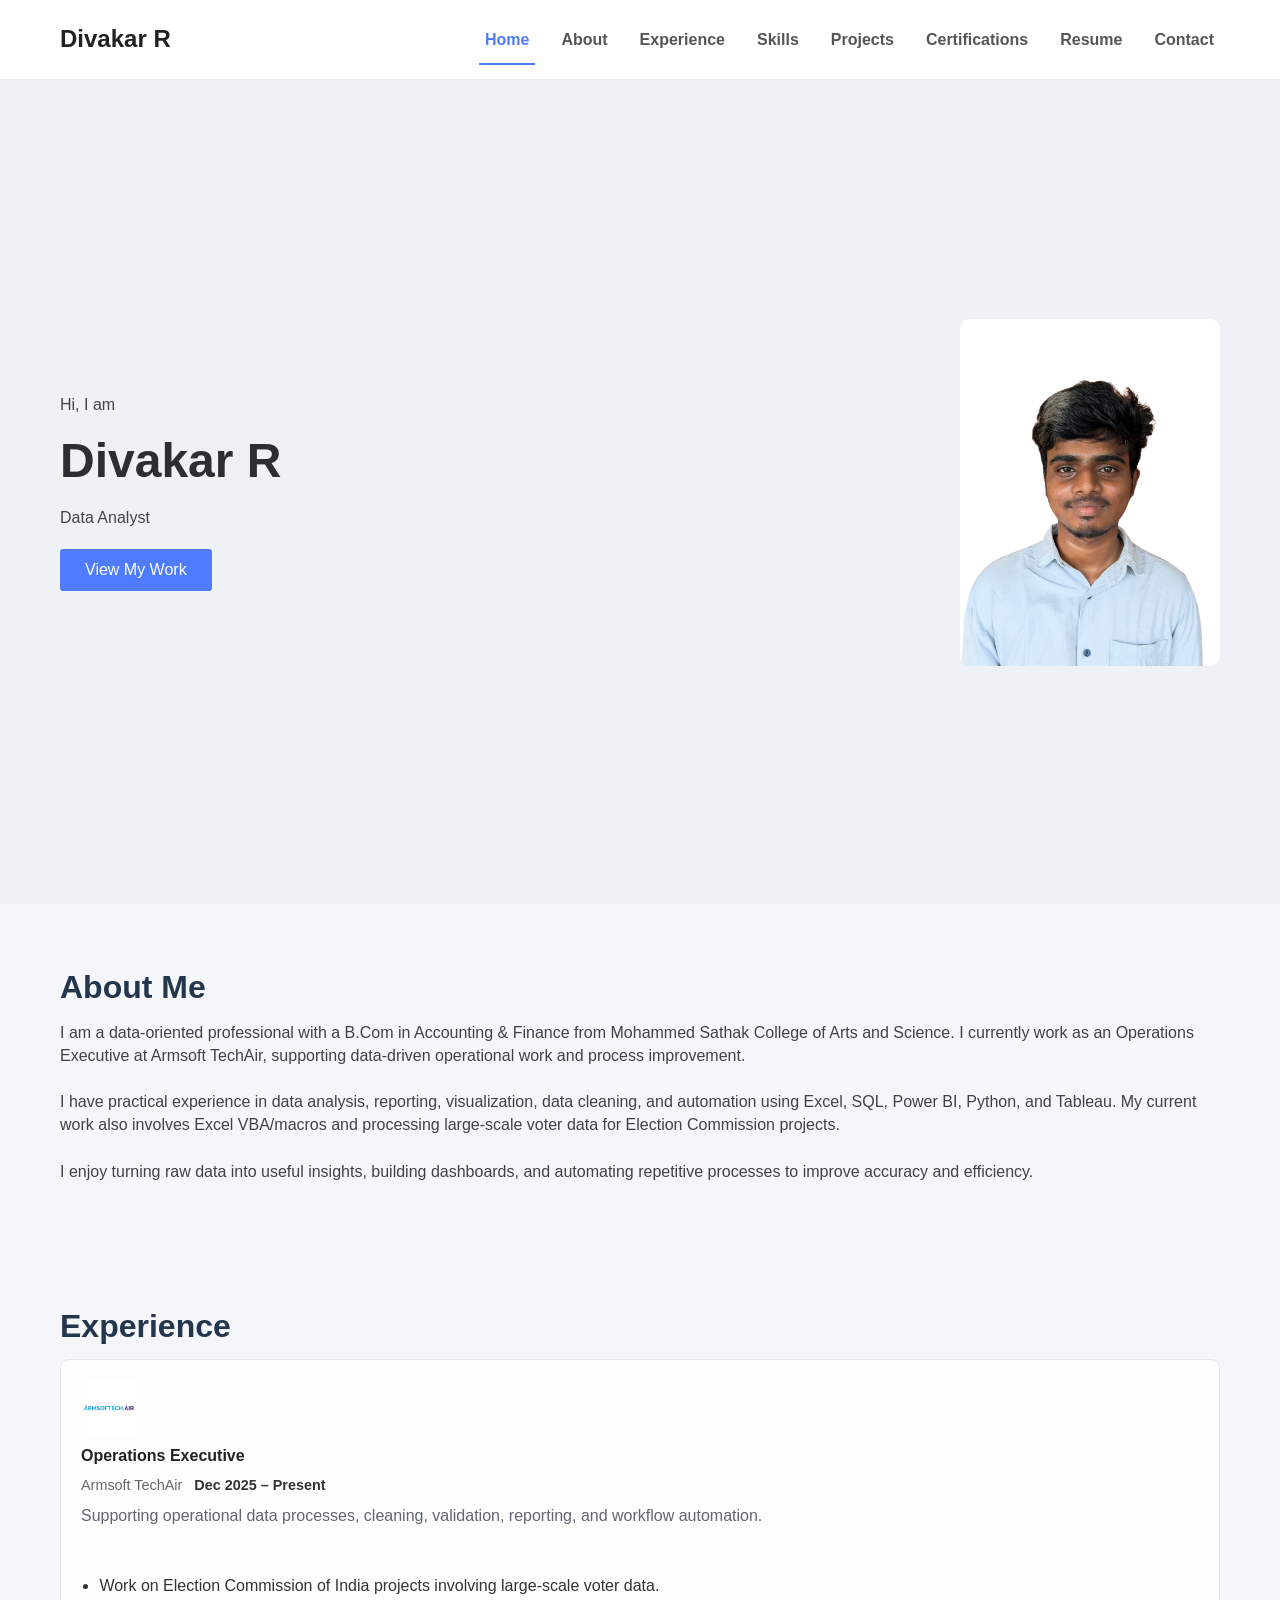
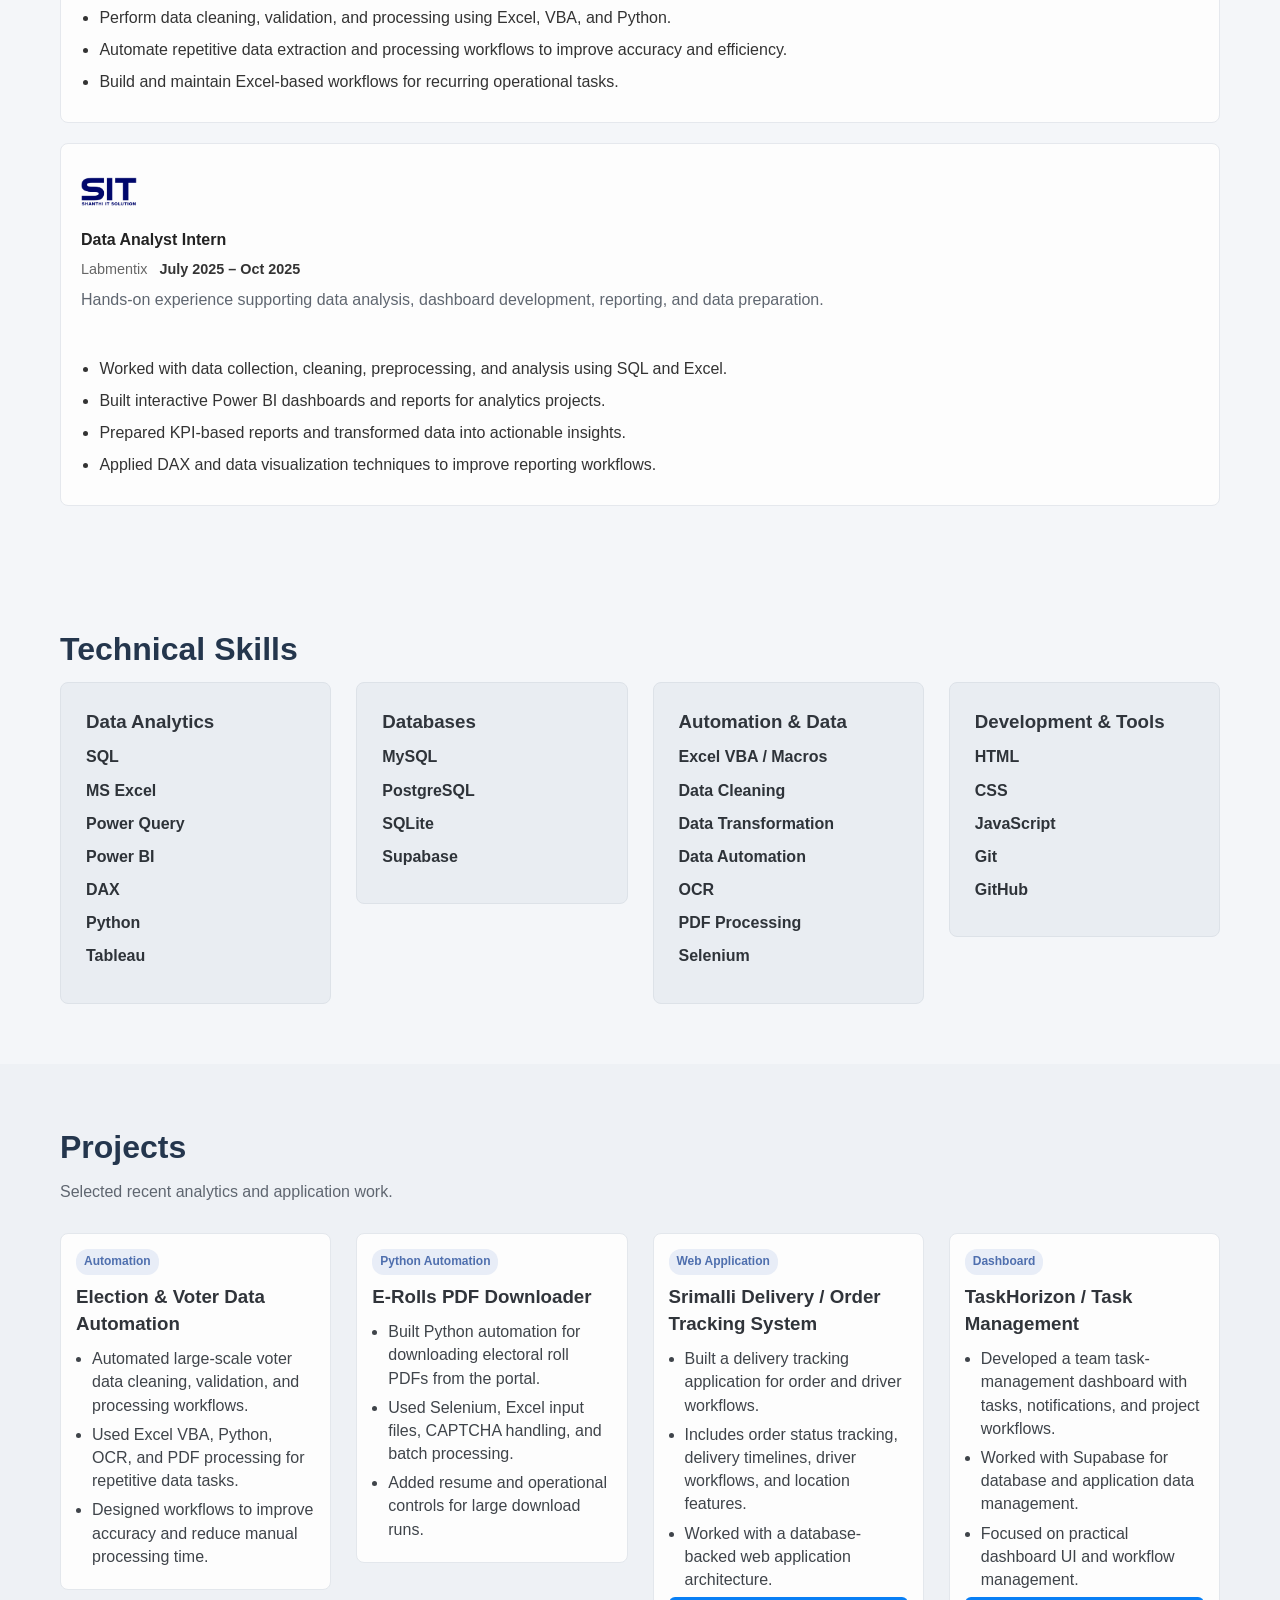
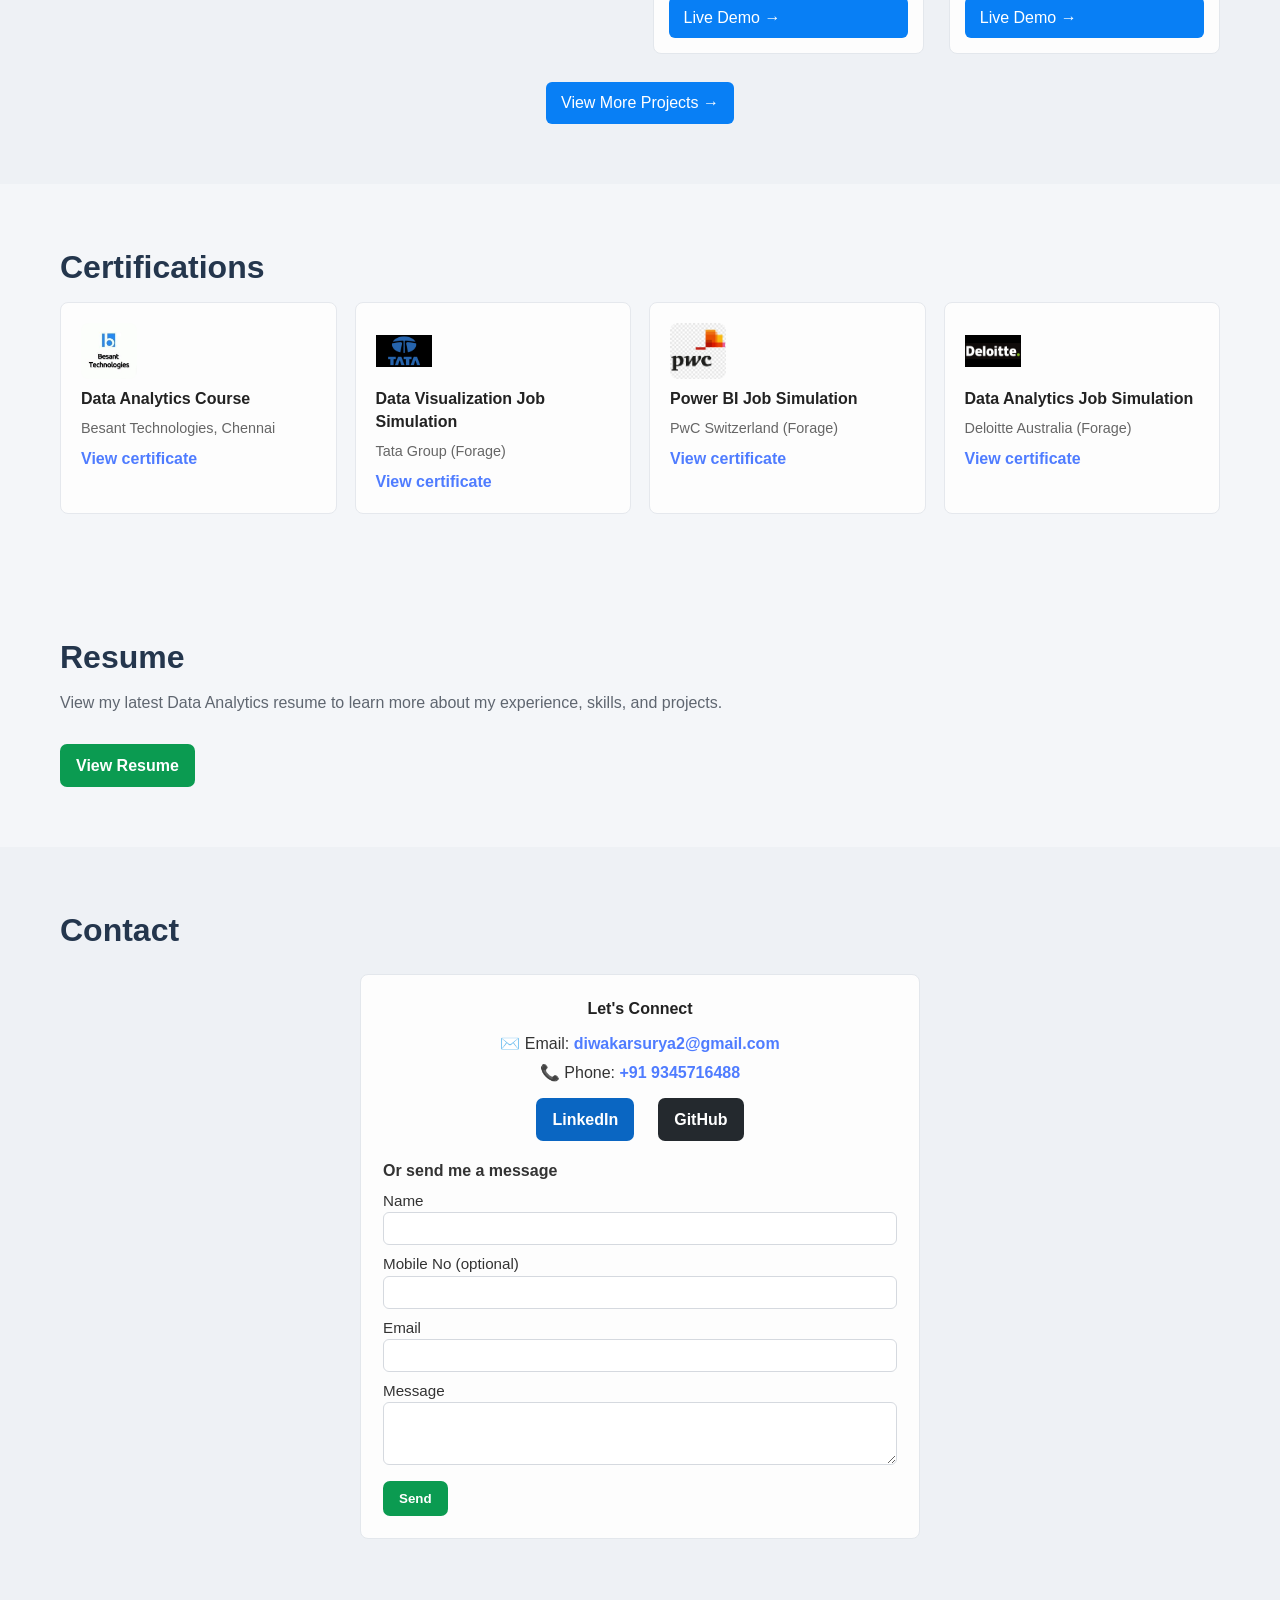
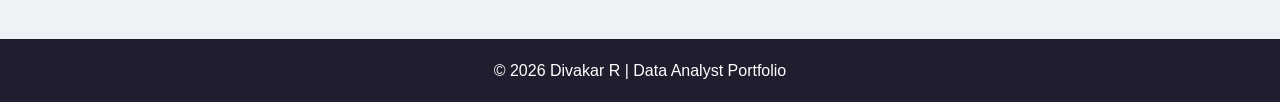
==== commit 4a6c45cc: "Add live demo links to featured projects" ====
--- a/index.html
+++ b/index.html
@@ -7,119 +7,42 @@
     <link rel="stylesheet" href="style.css?v=20260818">
 </head>
 <body>
-
 <header class="navbar">
     <h2 class="logo">Divakar R</h2>
-    <button class="hamburger" aria-label="Toggle navigation menu">
-        <span></span>
-        <span></span>
-        <span></span>
-    </button>
+    <button class="hamburger" aria-label="Toggle navigation menu"><span></span><span></span><span></span></button>
     <nav class="nav-menu">
-        <a href="#home">Home</a>
-        <a href="#about">About</a>
-        <a href="#experience">Experience</a>
-        <a href="#skills">Skills</a>
-        <a href="#projects">Projects</a>
-        <a href="#certifications">Certifications</a>
-        <a href="#resume">Resume</a>
-        <a href="#contact">Contact</a>
+        <a href="#home">Home</a><a href="#about">About</a><a href="#experience">Experience</a><a href="#skills">Skills</a><a href="#projects">Projects</a><a href="#certifications">Certifications</a><a href="#resume">Resume</a><a href="#contact">Contact</a>
     </nav>
 </header>
-
 <section class="hero" id="home">
-    <div class="hero-text reveal">
-        <p class="intro">Hi, I am</p>
-        <h1>Divakar R</h1>
-        <p class="subtitle">Data Analyst</p>
-        <button onclick="document.getElementById('projects').scrollIntoView({behavior: 'smooth'})">View My Work</button>
-    </div>
-    <div class="hero-image">
-        <img class="float reveal" src="Images/Divakar%20R.jpg" alt="Divakar R - Data Analyst">
-    </div>
+    <div class="hero-text reveal"><p class="intro">Hi, I am</p><h1>Divakar R</h1><p class="subtitle">Data Analyst</p><button onclick="document.getElementById('projects').scrollIntoView({behavior: 'smooth'})">View My Work</button></div>
+    <div class="hero-image"><img class="float reveal" src="Images/Divakar%20R.jpg" alt="Divakar R - Data Analyst"></div>
 </section>
-
-<section class="interest" id="about">
-    <div class="grid">
-        <h2>About Me</h2>
-        <div class="two-column">
-            <div class="about-grid reveal">
-                I am a data-oriented professional with a B.Com in Accounting &amp; Finance from Mohammed Sathak College of Arts and Science. I currently work as an Operations Executive at Armsoft TechAir, supporting data-driven operational work and process improvement.
-                <br><br>
-                I have practical experience in data analysis, reporting, visualization, data cleaning, and automation using Excel, SQL, Power BI, Python, and Tableau. My current work also involves Excel VBA/macros and processing large-scale voter data for Election Commission projects.
-                <br><br>
-                I enjoy turning raw data into useful insights, building dashboards, and automating repetitive processes to improve accuracy and efficiency.
-            </div>
-        </div>
-    </div>
-</section>
-
-<section class="interest" id="experience">
-    <h2>Experience</h2>
-    <div class="experience-grid">
-        <article class="cert-card work-card reveal" data-reveal-delay="70">
-            <img class="cert-logo-img" src="Images/AS.jpeg" alt="Armsoft TechAir logo">
-            <h4>Operations Executive</h4>
-            <p class="cert-meta">Armsoft TechAir <span class="cert-date">Dec 2025 – Present</span></p>
-            <p class="sub">Supporting operational data processes, cleaning, validation, reporting, and workflow automation.</p>
-            <ul>
-                <li>Work on Election Commission of India projects involving large-scale voter data.</li>
-                <li>Perform data cleaning, validation, and processing using Excel, VBA, and Python.</li>
-                <li>Automate repetitive data extraction and processing workflows to improve accuracy and efficiency.</li>
-                <li>Build and maintain Excel-based workflows for recurring operational tasks.</li>
-            </ul>
-        </article>
-        <article class="cert-card internship-card reveal" data-reveal-delay="110">
-            <img class="cert-logo-img" src="Images/SIT.png" alt="Data Analyst internship">
-            <h4>Data Analyst Intern</h4>
-            <p class="cert-meta">Labmentix <span class="cert-date">July 2025 – Oct 2025</span></p>
-            <p class="sub">Hands-on experience supporting data analysis, dashboard development, reporting, and data preparation.</p>
-            <ul>
-                <li>Worked with data collection, cleaning, preprocessing, and analysis using SQL and Excel.</li>
-                <li>Built interactive Power BI dashboards and reports for analytics projects.</li>
-                <li>Prepared KPI-based reports and transformed data into actionable insights.</li>
-                <li>Applied DAX and data visualization techniques to improve reporting workflows.</li>
-            </ul>
-        </article>
-    </div>
-</section>
-
-<section class="interest" id="skills">
-    <h2>Technical Skills</h2>
-    <div class="interest-grid">
-        <div class="card reveal" data-reveal-delay="100"><h3>Data Analytics</h3><ul class="skill-list"><li class="skill-item">SQL</li><li class="skill-item">MS Excel</li><li class="skill-item">Power Query</li><li class="skill-item">Power BI</li><li class="skill-item">DAX</li><li class="skill-item">Python</li><li class="skill-item">Tableau</li></ul></div>
-        <div class="card reveal" data-reveal-delay="160"><h3>Databases</h3><ul class="skill-list"><li class="skill-item">MySQL</li><li class="skill-item">PostgreSQL</li><li class="skill-item">SQLite</li><li class="skill-item">Supabase</li></ul></div>
-        <div class="card reveal" data-reveal-delay="220"><h3>Automation &amp; Data</h3><ul class="skill-list"><li class="skill-item">Excel VBA / Macros</li><li class="skill-item">Data Cleaning</li><li class="skill-item">Data Transformation</li><li class="skill-item">Data Automation</li><li class="skill-item">OCR</li><li class="skill-item">PDF Processing</li><li class="skill-item">Selenium</li></ul></div>
-        <div class="card reveal" data-reveal-delay="280"><h3>Development &amp; Tools</h3><ul class="skill-list"><li class="skill-item">HTML</li><li class="skill-item">CSS</li><li class="skill-item">JavaScript</li><li class="skill-item">Git</li><li class="skill-item">GitHub</li></ul></div>
-    </div>
-</section>
-
-<section class="projects" id="projects">
-    <h2>Projects</h2>
-    <p class="sub">Selected recent analytics and application work.</p>
-    <div class="project-grid">
-        <article class="project-card project-card-text reveal" data-reveal-delay="80"><span class="project-label">Automation</span><h3>Election &amp; Voter Data Automation</h3><ul class="project-bullets"><li>Automated large-scale voter data cleaning, validation, and processing workflows.</li><li>Used Excel VBA, Python, OCR, and PDF processing for repetitive data tasks.</li><li>Designed workflows to improve accuracy and reduce manual processing time.</li></ul></article>
-        <article class="project-card project-card-text reveal" data-reveal-delay="140"><span class="project-label">Python Automation</span><h3>E-Rolls PDF Downloader</h3><ul class="project-bullets"><li>Built Python automation for downloading electoral roll PDFs from the portal.</li><li>Used Selenium, Excel input files, CAPTCHA handling, and batch processing.</li><li>Added resume and operational controls for large download runs.</li></ul></article>
-        <article class="project-card project-card-text reveal" data-reveal-delay="200"><span class="project-label">Web Application</span><h3>Delivery / Order Tracking System</h3><ul class="project-bullets"><li>Built a delivery tracking application for order and driver workflows.</li><li>Includes order status tracking, delivery timelines, driver workflows, and location features.</li><li>Worked with a database-backed web application architecture.</li></ul></article>
-        <article class="project-card project-card-text reveal" data-reveal-delay="260"><span class="project-label">Dashboard</span><h3>TeamBoard / Task Management</h3><ul class="project-bullets"><li>Developed a team task-management dashboard with tasks, notifications, and project workflows.</li><li>Worked with Supabase for database and application data management.</li><li>Focused on practical dashboard UI and workflow management.</li></ul></article>
-    </div>
-    <div class="project-more"><a href="more-projects.html" class="project-link">View More Projects →</a></div>
-</section>
-
-<section class="interest" id="certifications">
-    <h2>Certifications</h2>
-    <div class="cert-grid">
-        <article class="cert-card reveal" data-reveal-delay="80"><img class="cert-logo-img" src="Images/BT.jpeg" alt="Besant Technologies logo"><h4>Data Analytics Course</h4><p class="cert-meta">Besant Technologies, Chennai</p><a class="cert-link" href="Certificates/Divakar R data nalytics.pdf" target="_blank" rel="noopener noreferrer">View certificate</a></article>
-        <article class="cert-card reveal" data-reveal-delay="140"><img class="cert-logo-img" src="Images/TATA.jpg" alt="Tata Group logo"><h4>Data Visualization Job Simulation</h4><p class="cert-meta">Tata Group (Forage)</p><a class="cert-link" href="Certificates/Forage_TATA_completion_certificate.pdf" target="_blank" rel="noopener noreferrer">View certificate</a></article>
-        <article class="cert-card reveal" data-reveal-delay="200"><img class="cert-logo-img" src="Images/PWC.jpg" alt="PwC logo"><h4>Power BI Job Simulation</h4><p class="cert-meta">PwC Switzerland (Forage)</p><a class="cert-link" href="Certificates/Forage_PWC_completion_certificate.pdf" target="_blank" rel="noopener noreferrer">View certificate</a></article>
-        <article class="cert-card reveal" data-reveal-delay="260"><img class="cert-logo-img" src="Images/Deloitte.jpg" alt="Deloitte logo"><h4>Data Analytics Job Simulation</h4><p class="cert-meta">Deloitte Australia (Forage)</p><a class="cert-link" href="Certificates/Forage_Deloite_completion_certificate.pdf" target="_blank" rel="noopener noreferrer">View certificate</a></article>
-    </div>
-</section>
-
+<section class="interest" id="about"><div class="grid"><h2>About Me</h2><div class="two-column"><div class="about-grid reveal">I am a data-oriented professional with a B.Com in Accounting &amp; Finance from Mohammed Sathak College of Arts and Science. I currently work as an Operations Executive at Armsoft TechAir, supporting data-driven operational work and process improvement.<br><br>I have practical experience in data analysis, reporting, visualization, data cleaning, and automation using Excel, SQL, Power BI, Python, and Tableau. My current work also involves Excel VBA/macros and processing large-scale voter data for Election Commission projects.<br><br>I enjoy turning raw data into useful insights, building dashboards, and automating repetitive processes to improve accuracy and efficiency.</div></div></div></section>
+<section class="interest" id="experience"><h2>Experience</h2><div class="experience-grid">
+<article class="cert-card work-card reveal" data-reveal-delay="70"><img class="cert-logo-img" src="Images/AS.jpeg" alt="Armsoft TechAir logo"><h4>Operations Executive</h4><p class="cert-meta">Armsoft TechAir <span class="cert-date">Dec 2025 – Present</span></p><p class="sub">Supporting operational data processes, cleaning, validation, reporting, and workflow automation.</p><ul><li>Work on Election Commission of India projects involving large-scale voter data.</li><li>Perform data cleaning, validation, and processing using Excel, VBA, and Python.</li><li>Automate repetitive data extraction and processing workflows to improve accuracy and efficiency.</li><li>Build and maintain Excel-based workflows for recurring operational tasks.</li></ul></article>
+<article class="cert-card internship-card reveal" data-reveal-delay="110"><img class="cert-logo-img" src="Images/SIT.png" alt="Data Analyst internship"><h4>Data Analyst Intern</h4><p class="cert-meta">Labmentix <span class="cert-date">July 2025 – Oct 2025</span></p><p class="sub">Hands-on experience supporting data analysis, dashboard development, reporting, and data preparation.</p><ul><li>Worked with data collection, cleaning, preprocessing, and analysis using SQL and Excel.</li><li>Built interactive Power BI dashboards and reports for analytics projects.</li><li>Prepared KPI-based reports and transformed data into actionable insights.</li><li>Applied DAX and data visualization techniques to improve reporting workflows.</li></ul></article>
+</div></section>
+<section class="interest" id="skills"><h2>Technical Skills</h2><div class="interest-grid">
+<div class="card reveal" data-reveal-delay="100"><h3>Data Analytics</h3><ul class="skill-list"><li class="skill-item">SQL</li><li class="skill-item">MS Excel</li><li class="skill-item">Power Query</li><li class="skill-item">Power BI</li><li class="skill-item">DAX</li><li class="skill-item">Python</li><li class="skill-item">Tableau</li></ul></div>
+<div class="card reveal" data-reveal-delay="160"><h3>Databases</h3><ul class="skill-list"><li class="skill-item">MySQL</li><li class="skill-item">PostgreSQL</li><li class="skill-item">SQLite</li><li class="skill-item">Supabase</li></ul></div>
+<div class="card reveal" data-reveal-delay="220"><h3>Automation &amp; Data</h3><ul class="skill-list"><li class="skill-item">Excel VBA / Macros</li><li class="skill-item">Data Cleaning</li><li class="skill-item">Data Transformation</li><li class="skill-item">Data Automation</li><li class="skill-item">OCR</li><li class="skill-item">PDF Processing</li><li class="skill-item">Selenium</li></ul></div>
+<div class="card reveal" data-reveal-delay="280"><h3>Development &amp; Tools</h3><ul class="skill-list"><li class="skill-item">HTML</li><li class="skill-item">CSS</li><li class="skill-item">JavaScript</li><li class="skill-item">Git</li><li class="skill-item">GitHub</li></ul></div>
+</div></section>
+<section class="projects" id="projects"><h2>Projects</h2><p class="sub">Selected recent analytics and application work.</p><div class="project-grid">
+<article class="project-card project-card-text reveal" data-reveal-delay="80"><span class="project-label">Automation</span><h3>Election &amp; Voter Data Automation</h3><ul class="project-bullets"><li>Automated large-scale voter data cleaning, validation, and processing workflows.</li><li>Used Excel VBA, Python, OCR, and PDF processing for repetitive data tasks.</li><li>Designed workflows to improve accuracy and reduce manual processing time.</li></ul></article>
+<article class="project-card project-card-text reveal" data-reveal-delay="140"><span class="project-label">Python Automation</span><h3>E-Rolls PDF Downloader</h3><ul class="project-bullets"><li>Built Python automation for downloading electoral roll PDFs from the portal.</li><li>Used Selenium, Excel input files, CAPTCHA handling, and batch processing.</li><li>Added resume and operational controls for large download runs.</li></ul></article>
+<article class="project-card project-card-text reveal" data-reveal-delay="200"><span class="project-label">Web Application</span><h3>Srimalli Delivery / Order Tracking System</h3><ul class="project-bullets"><li>Built a delivery tracking application for order and driver workflows.</li><li>Includes order status tracking, delivery timelines, driver workflows, and location features.</li><li>Worked with a database-backed web application architecture.</li></ul><a href="https://divakar07-pixel.github.io/Srimalli_Delivery_Tracking/" target="_blank" rel="noopener noreferrer" class="project-link">Live Demo →</a></article>
+<article class="project-card project-card-text reveal" data-reveal-delay="260"><span class="project-label">Dashboard</span><h3>TaskHorizon / Task Management</h3><ul class="project-bullets"><li>Developed a team task-management dashboard with tasks, notifications, and project workflows.</li><li>Worked with Supabase for database and application data management.</li><li>Focused on practical dashboard UI and workflow management.</li></ul><a href="https://taskhorizon-pro.lovable.app/" target="_blank" rel="noopener noreferrer" class="project-link">Live Demo →</a></article>
+</div><div class="project-more"><a href="more-projects.html" class="project-link">View More Projects →</a></div></section>
+<section class="interest" id="certifications"><h2>Certifications</h2><div class="cert-grid">
+<article class="cert-card reveal" data-reveal-delay="80"><img class="cert-logo-img" src="Images/BT.jpeg" alt="Besant Technologies logo"><h4>Data Analytics Course</h4><p class="cert-meta">Besant Technologies, Chennai</p><a class="cert-link" href="Certificates/Divakar R data nalytics.pdf" target="_blank" rel="noopener noreferrer">View certificate</a></article>
+<article class="cert-card reveal" data-reveal-delay="140"><img class="cert-logo-img" src="Images/TATA.jpg" alt="Tata Group logo"><h4>Data Visualization Job Simulation</h4><p class="cert-meta">Tata Group (Forage)</p><a class="cert-link" href="Certificates/Forage_TATA_completion_certificate.pdf" target="_blank" rel="noopener noreferrer">View certificate</a></article>
+<article class="cert-card reveal" data-reveal-delay="200"><img class="cert-logo-img" src="Images/PWC.jpg" alt="PwC logo"><h4>Power BI Job Simulation</h4><p class="cert-meta">PwC Switzerland (Forage)</p><a class="cert-link" href="Certificates/Forage_PWC_completion_certificate.pdf" target="_blank" rel="noopener noreferrer">View certificate</a></article>
+<article class="cert-card reveal" data-reveal-delay="260"><img class="cert-logo-img" src="Images/Deloitte.jpg" alt="Deloitte logo"><h4>Data Analytics Job Simulation</h4><p class="cert-meta">Deloitte Australia (Forage)</p><a class="cert-link" href="Certificates/Forage_Deloite_completion_certificate.pdf" target="_blank" rel="noopener noreferrer">View certificate</a></article>
+</div></section>
 <section class="interest" id="resume"><h2>Resume</h2><p class="sub">View my latest Data Analytics resume to learn more about my experience, skills, and projects.</p><div class="resume-download"><a href="Divakar%20R%20Data%20Analytics%20Resume.pdf" target="_blank" rel="noopener noreferrer" class="btn primary">View Resume</a></div></section>
-
 <section class="projects" id="contact"><h2>Contact</h2><div class="contact-card reveal" role="region" aria-label="Contact links" data-reveal-delay="320"><p class="contact-title">Let's Connect</p><div class="contact-info"><p class="contact-info-line">✉️ Email: <a href="mailto:diwakarsurya2@gmail.com">diwakarsurya2@gmail.com</a></p><p class="contact-info-line">📞 Phone: <a href="tel:+919345716488">+91 9345716488</a></p></div><div class="contact-links"><a class="btn linkedin" href="https://www.linkedin.com/in/divakar-r-688403337" target="_blank" rel="noopener noreferrer">LinkedIn</a><a class="btn github" href="https://github.com/Divakar07-pixel" target="_blank" rel="noopener noreferrer">GitHub</a></div><div class="contact-form-inline"><p class="form-title">Or send me a message</p><form id="miniContactForm" action="https://formsubmit.co/diwakarsurya2@gmail.com" method="POST"><input type="hidden" name="_subject" value="Portfolio contact"><input type="hidden" name="_captcha" value="false"><input type="hidden" name="_next" id="_next" value=""><label>Name<input type="text" id="c_name" name="name" required></label><label>Mobile No (optional)<input type="tel" id="c_phone" name="phone"></label><label>Email<input type="email" id="c_email" name="email" required></label><label>Message<textarea id="c_message" name="message" rows="3" required></textarea></label><div class="form-actions-inline"><button type="submit" id="sendBtn" class="btn primary">Send</button></div></form><div id="formSuccess" class="form-success hidden" role="status" aria-hidden="true">Thank you — your message was sent.</div></div></div></section>
-
 <footer><p>© 2026 Divakar R | Data Analyst Portfolio</p></footer>
 <script src="script.js?v=20260818"></script>
 </body>
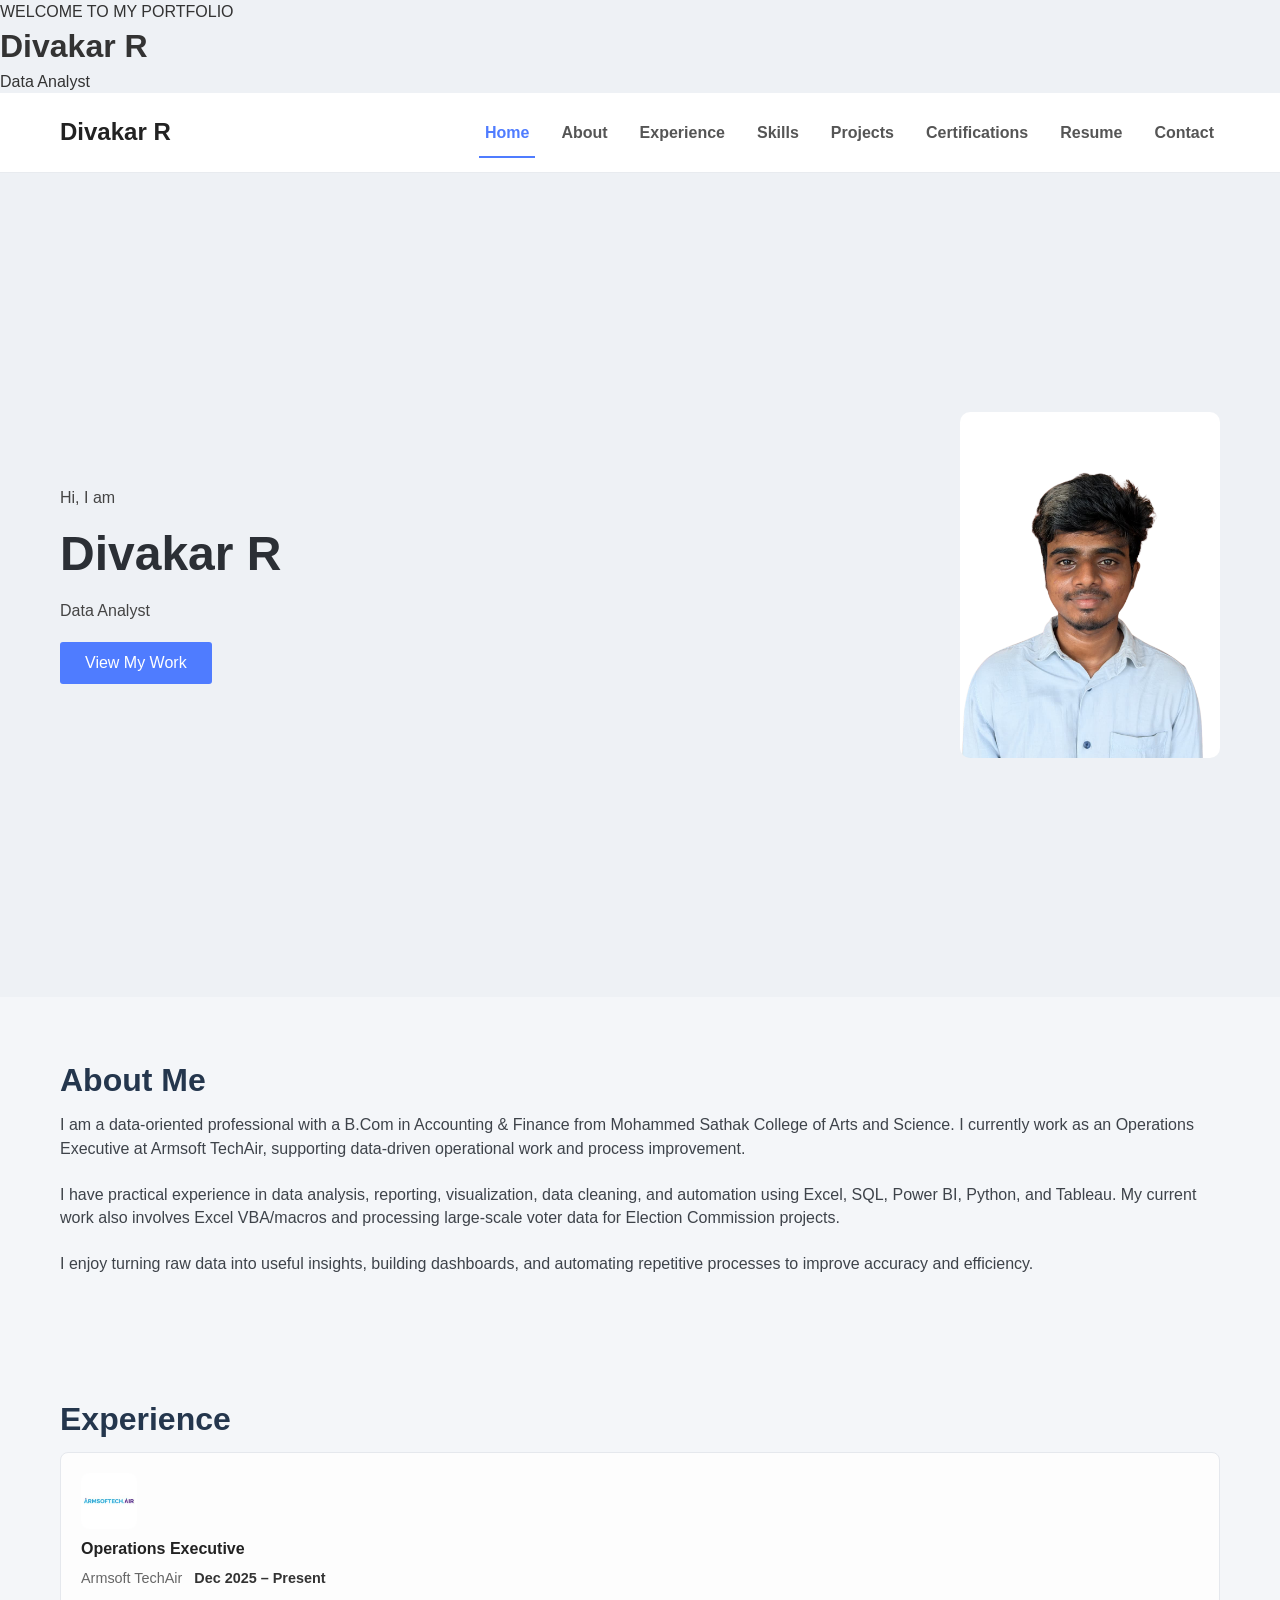
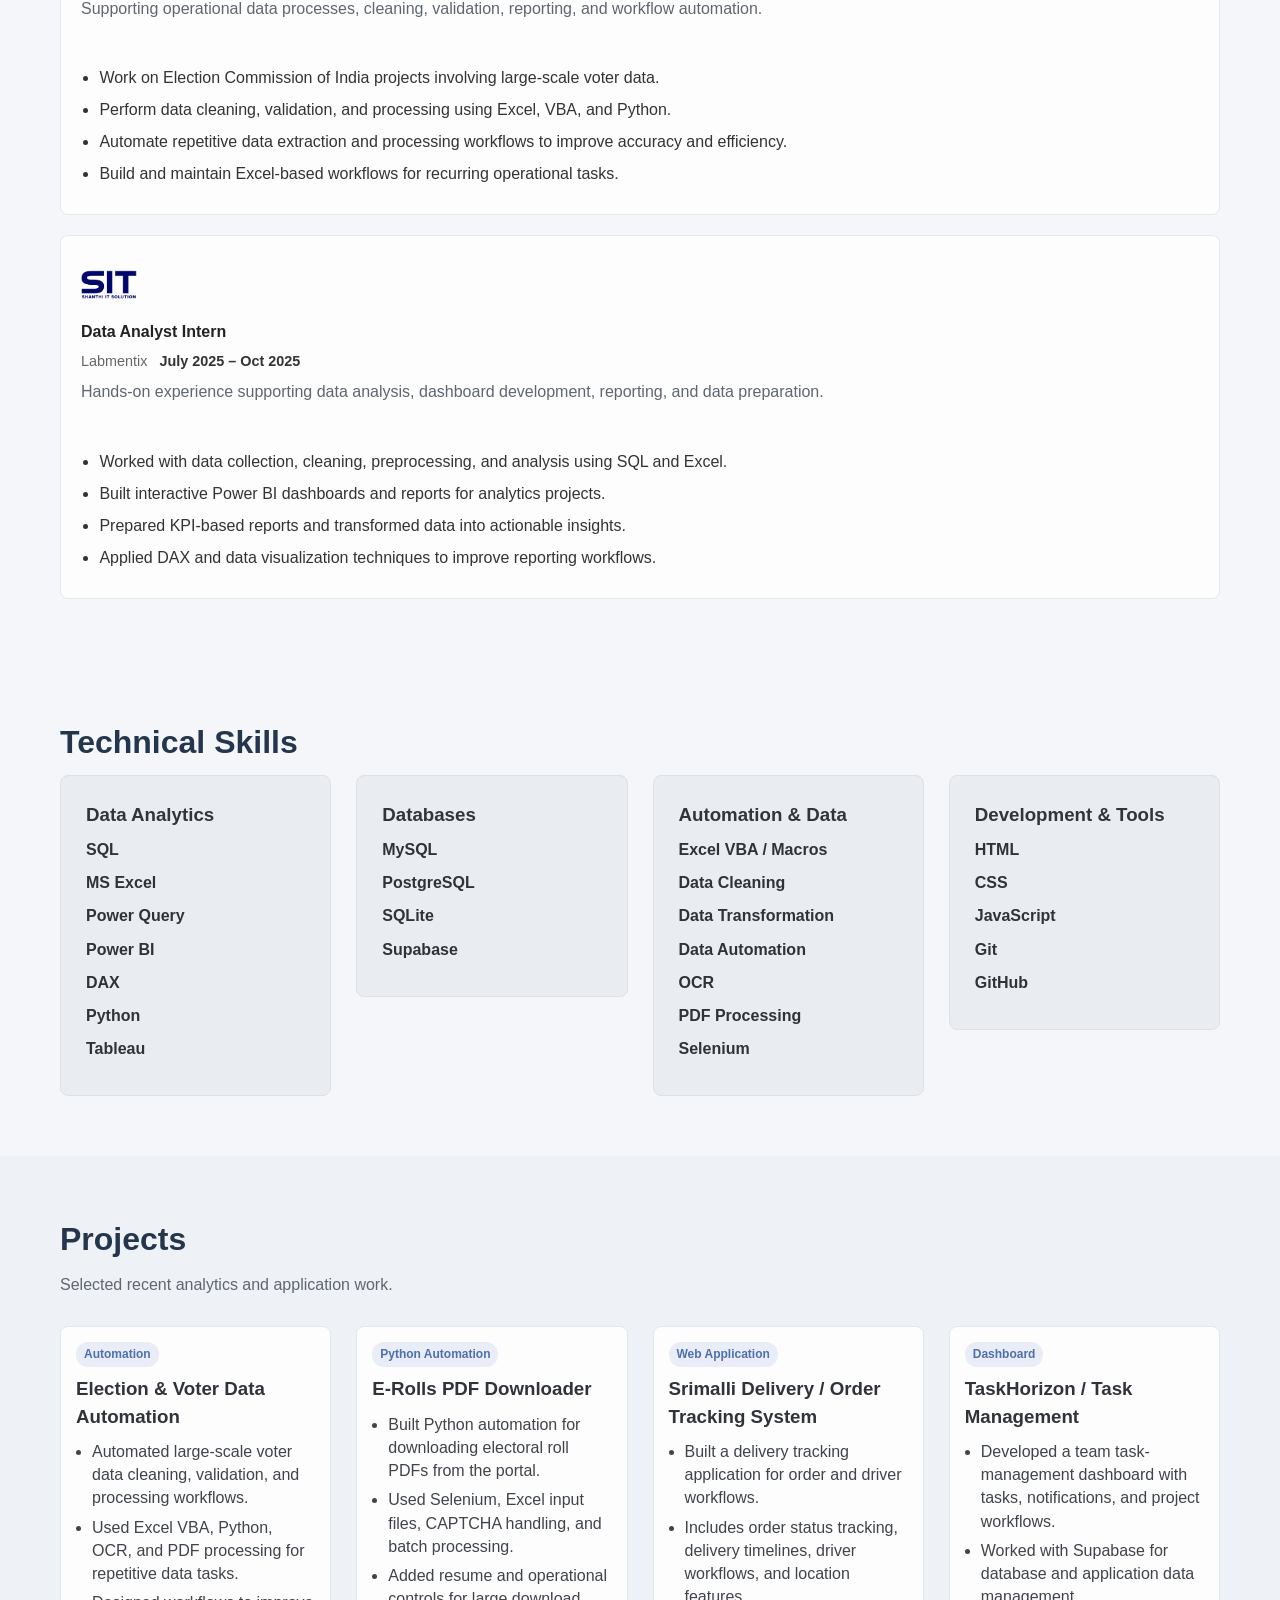
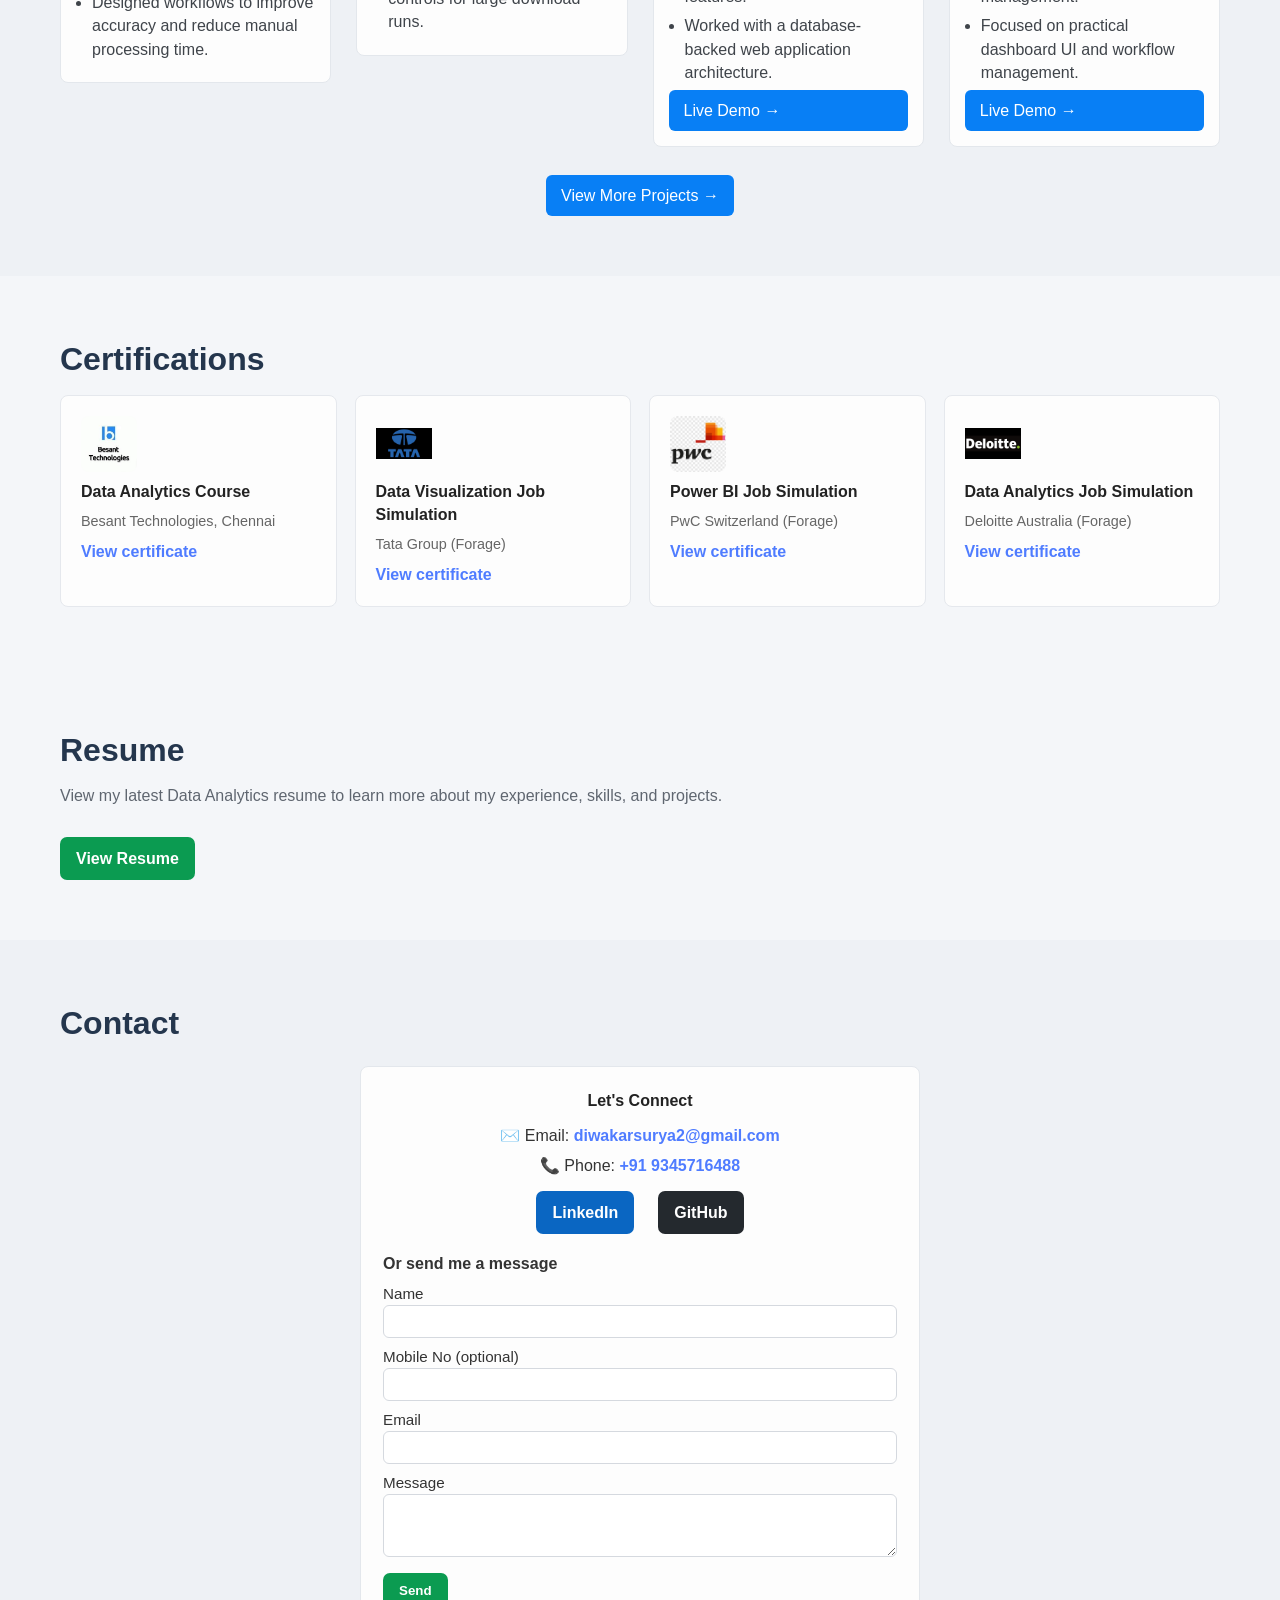
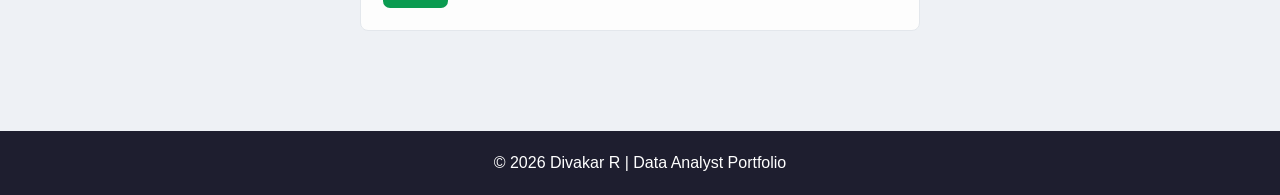
==== commit ee878b3b: "Add one-time portfolio welcome intro" ====
--- a/index.html
+++ b/index.html
@@ -7,6 +7,16 @@
     <link rel="stylesheet" href="style.css?v=20260818">
 </head>
 <body>
+
+<div class="portfolio-intro" id="portfolioIntro" aria-hidden="true">
+    <div class="portfolio-intro-content">
+        <p class="portfolio-intro-small">WELCOME TO MY PORTFOLIO</p>
+        <h1>Divakar R</h1>
+        <p class="portfolio-intro-role">Data Analyst</p>
+        <span class="portfolio-intro-line"></span>
+    </div>
+</div>
+
 <header class="navbar">
     <h2 class="logo">Divakar R</h2>
     <button class="hamburger" aria-label="Toggle navigation menu"><span></span><span></span><span></span></button>
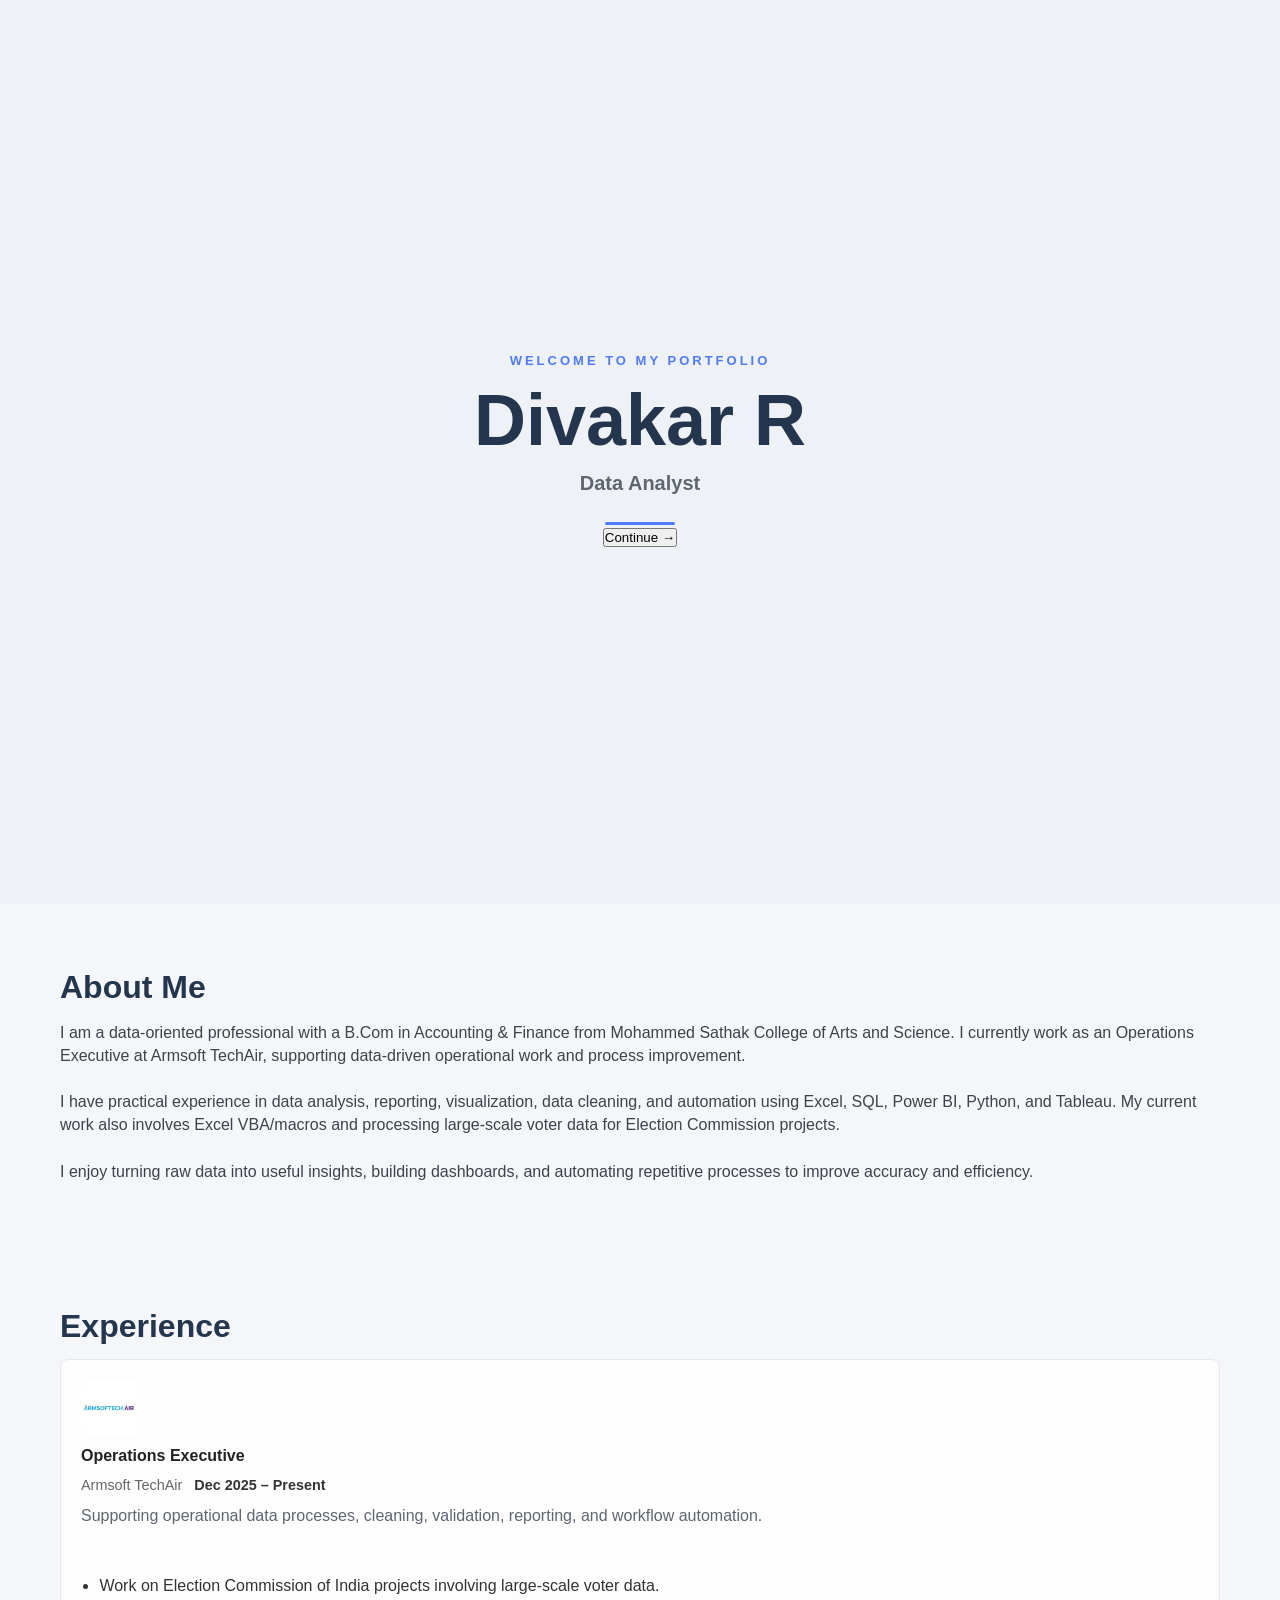
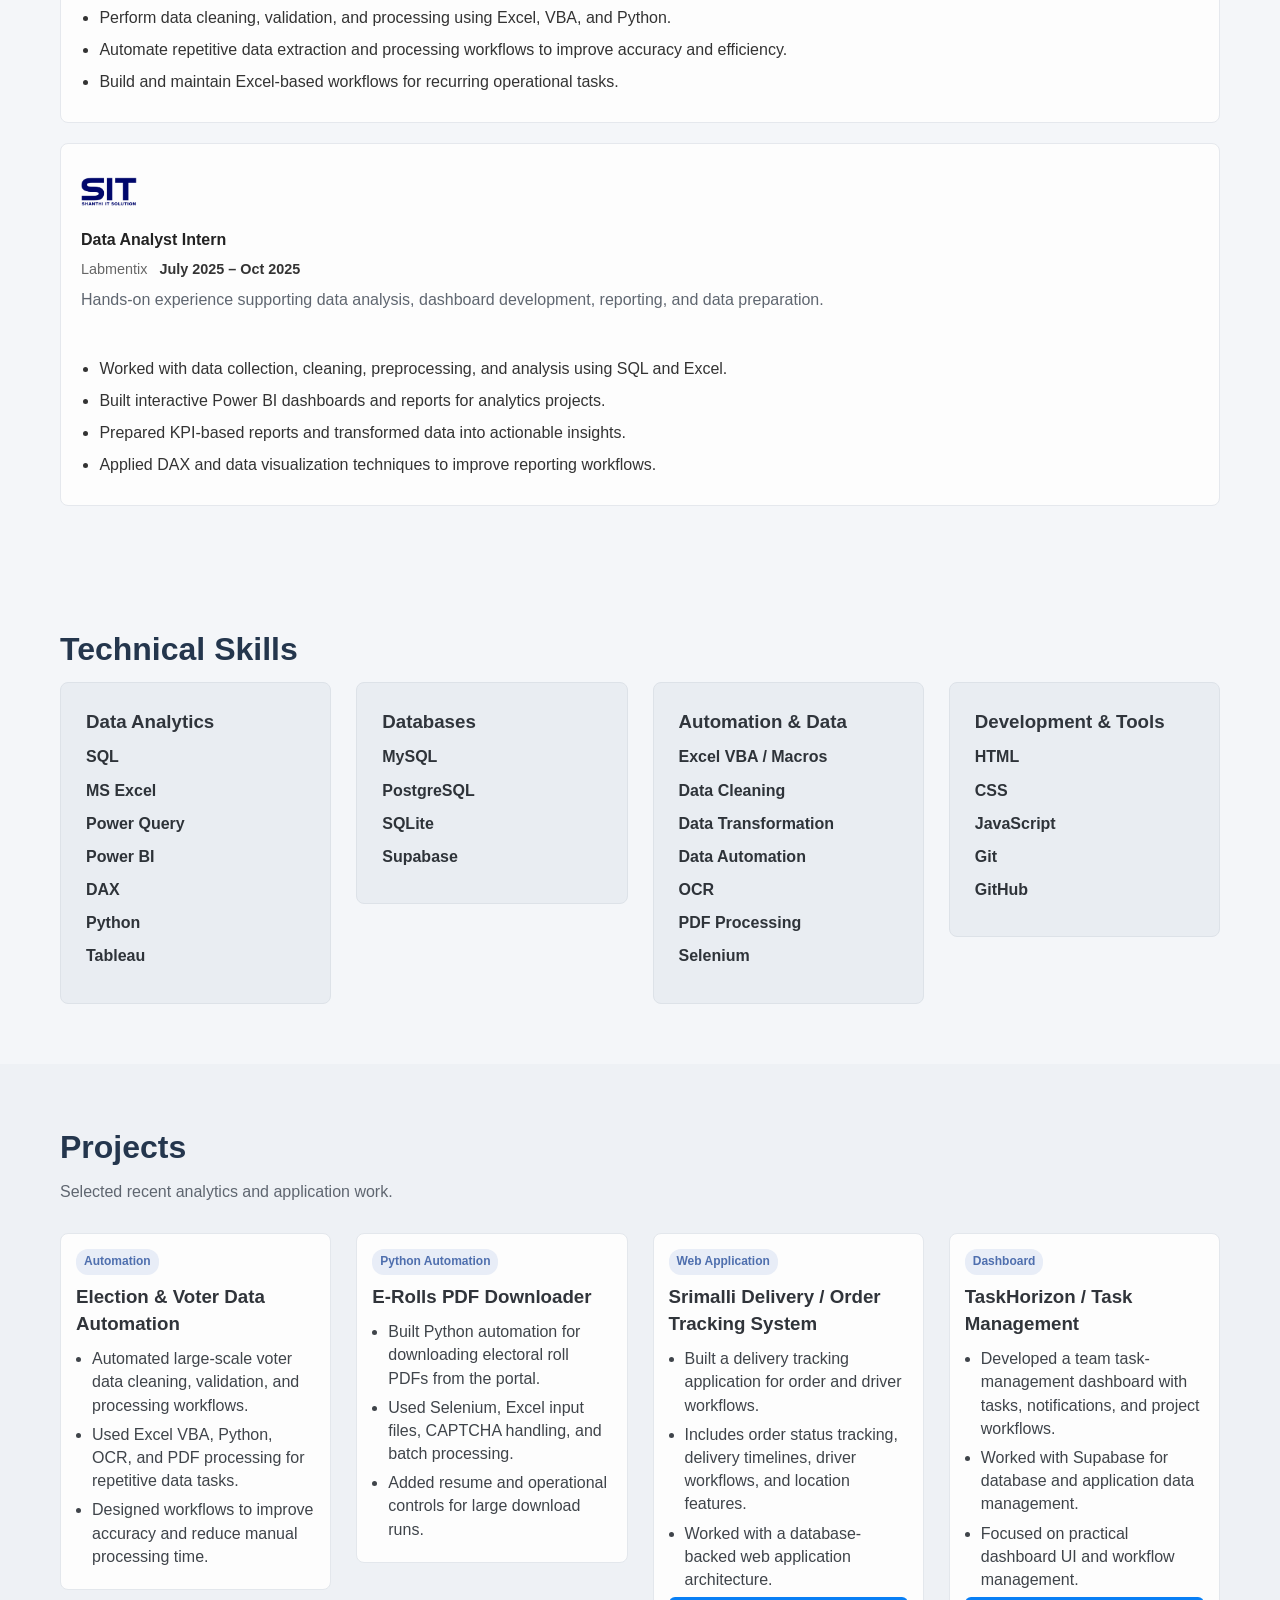
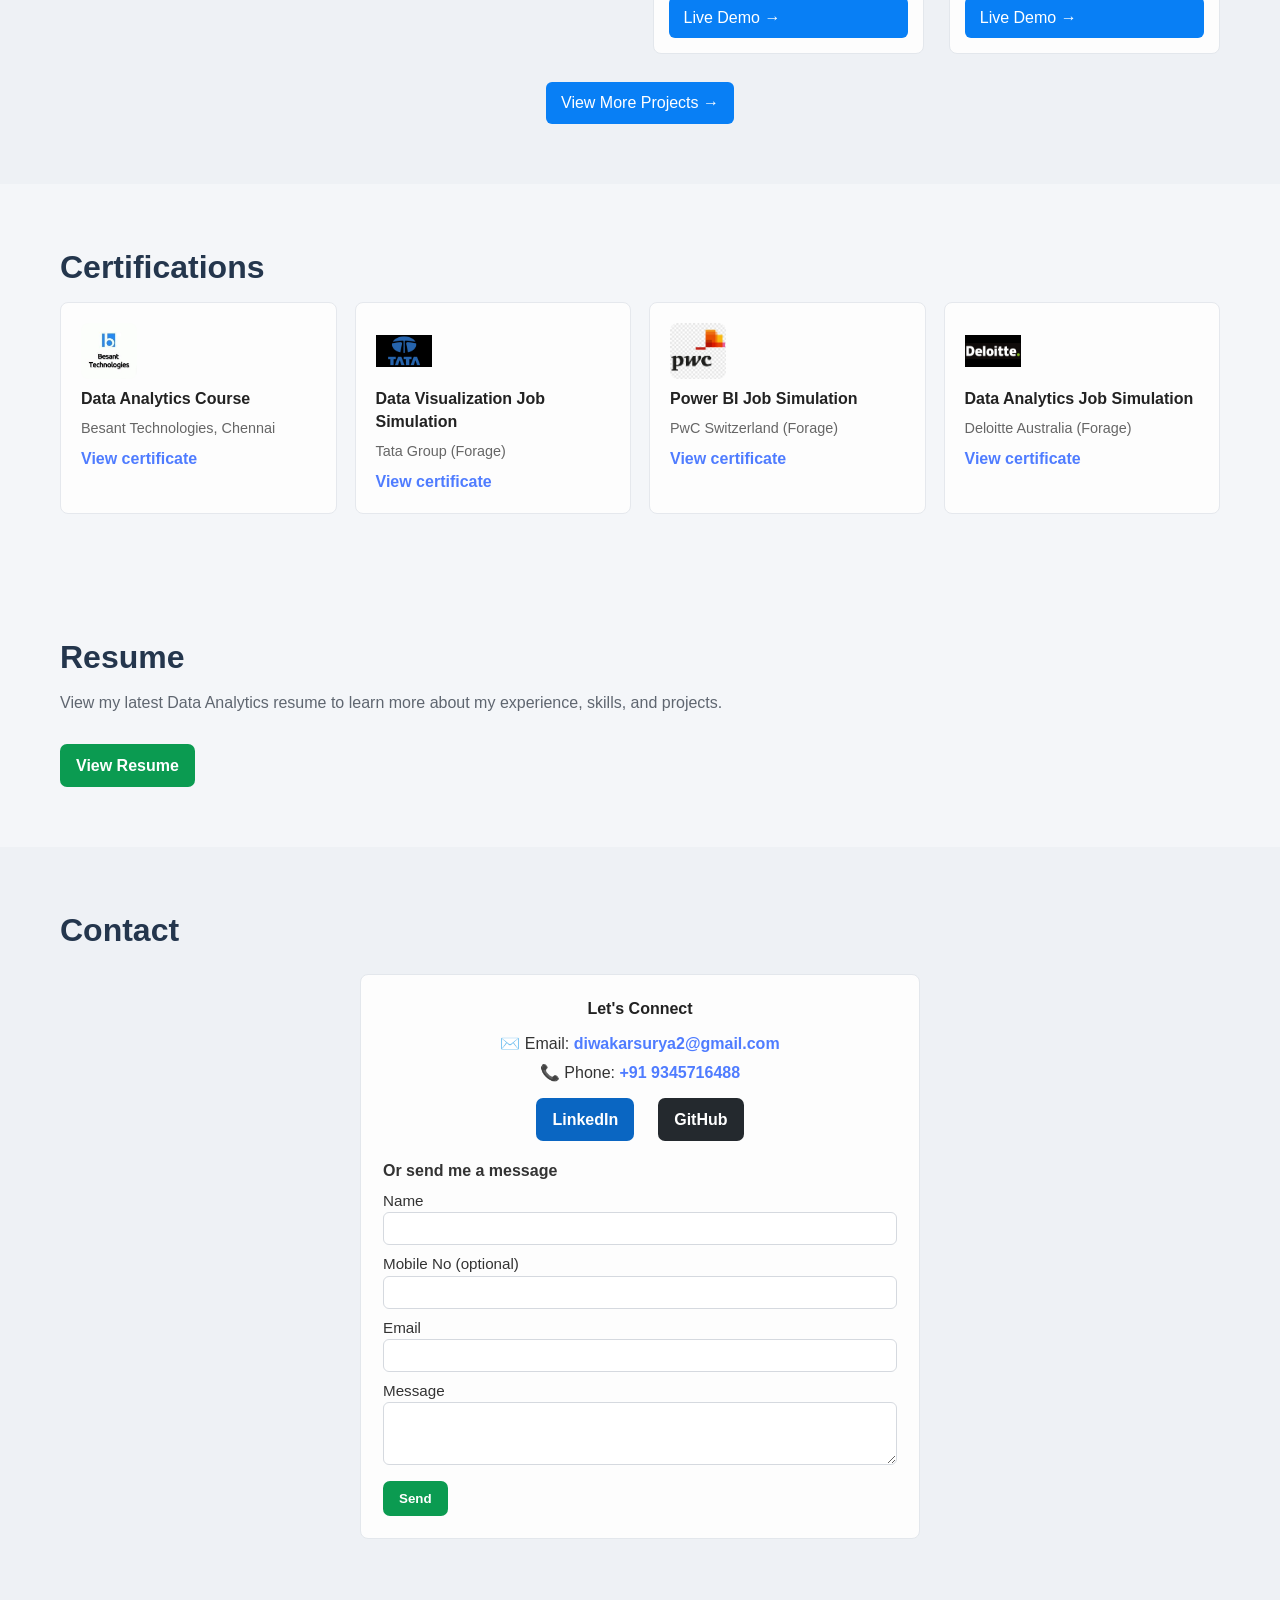
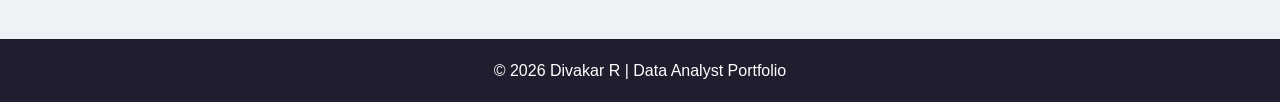
==== commit 080cae6b: "Add Continue button to welcome intro" ====
--- a/index.html
+++ b/index.html
@@ -8,12 +8,13 @@
 </head>
 <body>
 
-<div class="portfolio-intro" id="portfolioIntro" aria-hidden="true">
+<div class="portfolio-intro" id="portfolioIntro" aria-hidden="false">
     <div class="portfolio-intro-content">
         <p class="portfolio-intro-small">WELCOME TO MY PORTFOLIO</p>
         <h1>Divakar R</h1>
         <p class="portfolio-intro-role">Data Analyst</p>
         <span class="portfolio-intro-line"></span>
+        <button class="intro-continue" id="introContinue" type="button">Continue <span>→</span></button>
     </div>
 </div>
 
--- a/style.css
+++ b/style.css
@@ -7,434 +7,187 @@
 
 html { scroll-behavior: smooth; }
 
-body {
-    background: #eef1f5;
-    color: #333;
-    line-height: 1.45;
-}
-
+body { background: #eef1f5; color: #333; line-height: 1.45; }
+body.intro-lock { overflow: hidden; }
 a { color: inherit; }
 
-/* NAVBAR */
-.navbar {
-    position: sticky;
-    top: 0;
-    z-index: 60;
-    display: flex;
-    justify-content: space-between;
-    align-items: center;
-    padding: 20px 60px;
-    background: #ffffff;
-    border-bottom: 1px solid #e8ebef;
-    transition: padding 220ms ease, box-shadow 220ms ease;
-}
-
-.navbar.shrink {
-    padding: 10px 60px;
-    box-shadow: 0 3px 12px rgba(20, 30, 45, 0.07);
-}
-
-.logo {
-    color: #222;
-    transition: transform 220ms ease;
-}
-
-.navbar.shrink .logo { transform: scale(0.96); }
-
-.nav-menu {
+/* ONE-TIME WELCOME INTRO */
+.portfolio-intro {
+    position: fixed;
+    inset: 0;
+    z-index: 2000;
     display: flex;
     align-items: center;
-}
-
-.navbar nav a {
-    position: relative;
-    margin-left: 20px;
-    padding: 8px 6px;
-    text-decoration: none;
-    color: #555;
+    justify-content: center;
+    background: #eef1f5;
+    opacity: 1;
+    visibility: visible;
+    transition: opacity 650ms ease, visibility 650ms ease;
+}
+
+.portfolio-intro.hidden {
+    opacity: 0;
+    visibility: hidden;
+    pointer-events: none;
+}
+
+.portfolio-intro-content {
+    text-align: center;
+    transform: translateY(0);
+    animation: introEnter 800ms ease both;
+}
+
+.portfolio-intro-small {
+    margin-bottom: 12px;
+    color: #4f7cff;
+    font-size: 13px;
+    font-weight: 800;
+    letter-spacing: 3px;
+}
+
+.portfolio-intro h1 {
+    color: #24364d;
+    font-size: clamp(42px, 7vw, 72px);
+    line-height: 1.05;
+    margin-bottom: 10px;
+}
+
+.portfolio-intro-role {
+    color: #5f6670;
+    font-size: 20px;
     font-weight: 600;
 }
 
-.navbar nav a::after {
-    content: '';
-    position: absolute;
-    left: 0;
-    bottom: -6px;
+.portfolio-intro-line {
+    display: block;
     width: 0;
-    height: 2px;
+    height: 3px;
+    margin: 24px auto 0;
+    border-radius: 3px;
     background: #4f7cff;
-    transition: width 220ms ease;
-}
-
-.navbar nav a:hover::after,
-.navbar nav a.active::after { width: 100%; }
+    animation: introLine 1000ms 450ms ease forwards;
+}
+
+@keyframes introEnter {
+    from { opacity: 0; transform: translateY(18px); }
+    to { opacity: 1; transform: translateY(0); }
+}
+
+@keyframes introLine {
+    from { width: 0; }
+    to { width: 70px; }
+}
+
+/* NAVBAR */
+.navbar { position: sticky; top: 0; z-index: 60; display: flex; justify-content: space-between; align-items: center; padding: 20px 60px; background: #fff; border-bottom: 1px solid #e8ebef; transition: padding 220ms ease, box-shadow 220ms ease; }
+.navbar.shrink { padding: 10px 60px; box-shadow: 0 3px 12px rgba(20, 30, 45, 0.07); }
+.logo { color: #222; transition: transform 220ms ease; }
+.navbar.shrink .logo { transform: scale(0.96); }
+.nav-menu { display: flex; align-items: center; }
+.navbar nav a { position: relative; margin-left: 20px; padding: 8px 6px; text-decoration: none; color: #555; font-weight: 600; }
+.navbar nav a::after { content: ''; position: absolute; left: 0; bottom: -6px; width: 0; height: 2px; background: #4f7cff; transition: width 220ms ease; }
+.navbar nav a:hover::after, .navbar nav a.active::after { width: 100%; }
 .navbar nav a.active { color: #4f7cff; font-weight: 800; }
-
-.hamburger {
-    display: none;
-    flex-direction: column;
-    gap: 5px;
-    cursor: pointer;
-    background: none;
-    border: none;
-    z-index: 1000;
-}
-
-.hamburger span {
-    width: 25px;
-    height: 3px;
-    background: #555;
-    border-radius: 2px;
-    transition: 0.25s;
-}
-
+.hamburger { display: none; flex-direction: column; gap: 5px; cursor: pointer; background: none; border: none; z-index: 1000; }
+.hamburger span { width: 25px; height: 3px; background: #555; border-radius: 2px; transition: 0.25s; }
 .hamburger.active span:nth-child(1) { transform: rotate(-45deg) translate(-5px, 6px); }
 .hamburger.active span:nth-child(2) { opacity: 0; }
 .hamburger.active span:nth-child(3) { transform: rotate(45deg) translate(-5px, -6px); }
 
 /* HERO */
-.hero {
-    min-height: calc(100vh - 76px);
-    display: flex;
-    align-items: center;
-    justify-content: space-between;
-    padding: 60px;
-    background: #eef1f5;
-}
-
+.hero { min-height: calc(100vh - 76px); display: flex; align-items: center; justify-content: space-between; padding: 60px; background: #eef1f5; }
 .hero-text { max-width: 500px; }
 .hero-text h1 { font-size: 48px; margin: 10px 0; color: #2b2f35; }
-.hero-text .intro { color: #444; }
-.hero-text .subtitle { color: #444; }
-
-.hero-text button {
-    margin-top: 20px;
-    padding: 12px 25px;
-    background: #4f7cff;
-    color: white;
-    border: none;
-    cursor: pointer;
-    font-size: 16px;
-    border-radius: 3px;
-}
-
-.hero-image img {
-    width: 260px;
-    border-radius: 10px;
-    display: block;
-}
+.hero-text .intro, .hero-text .subtitle { color: #444; }
+.hero-text button { margin-top: 20px; padding: 12px 25px; background: #4f7cff; color: white; border: none; cursor: pointer; font-size: 16px; border-radius: 3px; }
+.hero-image img { width: 260px; border-radius: 10px; display: block; }
 
 /* COMMON SECTIONS */
-.interest,
-.projects {
-    padding: 60px;
-}
-
+.interest, .projects { padding: 60px; }
 .interest { background: #f4f6f9; }
 .projects { background: #eef1f5; }
-
-.interest h2,
-.projects h2 {
-    font-size: 32px;
-    margin-bottom: 10px;
-    color: #24364d;
-}
-
+.interest h2, .projects h2 { font-size: 32px; margin-bottom: 10px; color: #24364d; }
 .projects-page { min-height: calc(100vh - 76px); }
 .projects-page h1 { font-size: 32px; margin-bottom: 10px; color: #24364d; }
-
-.sub {
-    margin-bottom: 30px;
-    color: #5f6670;
-}
-
-/* ABOUT */
-.about-grid {
-    max-width: 1200px;
-    color: #3e434a;
-}
+.sub { margin-bottom: 30px; color: #5f6670; }
+.about-grid { max-width: 1200px; color: #3e434a; }
 
 /* EXPERIENCE */
-.experience-grid {
-    display: grid;
-    grid-template-columns: 1fr;
-    gap: 20px;
-    align-items: start;
-}
-
-.cert-card {
-    background: #fdfdfd;
-    padding: 20px;
-    border: 1px solid #e5e8ed;
-    border-radius: 8px;
-    display: flex;
-    flex-direction: column;
-    gap: 8px;
-    overflow-wrap: anywhere;
-}
-
+.experience-grid { display: grid; grid-template-columns: 1fr; gap: 20px; align-items: start; }
+.cert-card { background: #fdfdfd; padding: 20px; border: 1px solid #e5e8ed; border-radius: 8px; display: flex; flex-direction: column; gap: 8px; overflow-wrap: anywhere; }
 .cert-card ul { margin: 8px 0 0 1.15rem; padding-left: 0; }
 .cert-card li { margin-bottom: 8px; line-height: 1.5; }
 .cert-card h4 { margin: 0; font-size: 1rem; color: #222; }
 .cert-meta { margin: 0; color: #666; font-size: 0.9rem; }
 .cert-date { display: inline-block; margin-left: 8px; color: #333; font-weight: 700; font-size: 0.9rem; }
-
-.cert-logo-img {
-    width: 56px;
-    height: 56px;
-    border-radius: 8px;
-    object-fit: contain;
-    background: transparent;
-}
+.cert-logo-img { width: 56px; height: 56px; border-radius: 8px; object-fit: contain; background: transparent; }
 
 /* SKILLS */
-.interest-grid {
-    display: grid;
-    grid-template-columns: repeat(auto-fit, minmax(220px, 1fr));
-    gap: 25px;
-    align-items: start;
-}
-
-.card {
-    padding: 25px;
-    background: #e9edf2;
-    border: 1px solid #dde2e8;
-    border-radius: 8px;
-}
-
+.interest-grid { display: grid; grid-template-columns: repeat(auto-fit, minmax(220px, 1fr)); gap: 25px; align-items: start; }
+.card { padding: 25px; background: #e9edf2; border: 1px solid #dde2e8; border-radius: 8px; }
 .card h3 { color: #30353c; }
-
-.skill-list {
-    list-style: none;
-    padding-left: 0;
-    margin: 10px 0 0;
-}
-
-.skill-item {
-    margin-bottom: 10px;
-    padding-left: 0;
-    font-weight: 600;
-    color: #2e3339;
-    opacity: 0;
-    transform: translateX(-14px);
-    transition: opacity 450ms ease, transform 450ms ease;
-}
-
-.reveal.visible .skill-item {
-    opacity: 1;
-    transform: none;
-}
+.skill-list { list-style: none; padding-left: 0; margin: 10px 0 0; }
+.skill-item { margin-bottom: 10px; padding-left: 0; font-weight: 600; color: #2e3339; opacity: 0; transform: translateX(-14px); transition: opacity 450ms ease, transform 450ms ease; }
+.reveal.visible .skill-item { opacity: 1; transform: none; }
 
 /* PROJECTS */
-.project-grid {
-    display: grid;
-    grid-template-columns: repeat(auto-fit, minmax(220px, 1fr));
-    gap: 25px;
-    align-items: start;
-}
-
-.project-card {
-    min-height: 250px;
-    background: #fdfdfd;
-    padding: 15px;
-    border: 1px solid #e3e7ec;
-    border-radius: 8px;
-    display: flex;
-    flex-direction: column;
-    justify-content: space-between;
-    transition: transform 180ms ease, box-shadow 180ms ease;
-}
-
-.project-card:hover {
-    transform: translateY(-3px);
-    box-shadow: 0 5px 14px rgba(25, 35, 50, 0.07);
-}
-
-.project-card img {
-    width: 100%;
-    border-radius: 5px;
-    margin-bottom: 10px;
-}
-
+.project-grid { display: grid; grid-template-columns: repeat(auto-fit, minmax(220px, 1fr)); gap: 25px; align-items: start; }
+.project-card { min-height: 250px; background: #fdfdfd; padding: 15px; border: 1px solid #e3e7ec; border-radius: 8px; display: flex; flex-direction: column; justify-content: space-between; transition: transform 180ms ease, box-shadow 180ms ease; }
+.project-card:hover { transform: translateY(-3px); box-shadow: 0 5px 14px rgba(25, 35, 50, 0.07); }
+.project-card img { width: 100%; border-radius: 5px; margin-bottom: 10px; }
 .project-card h3 { color: #30343a; margin-bottom: 4px; }
 .project-card-text { min-height: 285px; }
-.project-label {
-    display: inline-block;
-    width: fit-content;
-    margin-bottom: 8px;
-    padding: 4px 8px;
-    border-radius: 12px;
-    background: #e8edf7;
-    color: #4f6fae;
-    font-size: 12px;
-    font-weight: 700;
-}
-
+.project-label { display: inline-block; width: fit-content; margin-bottom: 8px; padding: 4px 8px; border-radius: 12px; background: #e8edf7; color: #4f6fae; font-size: 12px; font-weight: 700; }
 .project-bullets { margin: 0.4rem 0 0 1rem; color: #3f444a; }
 .project-bullets li { margin-bottom: 6px; }
-
-.project-more {
-    margin-top: 28px;
-    text-align: center;
-}
-
-.project-link {
-    display: inline-block;
-    padding: 9px 15px;
-    background: #087ff5;
-    color: #fff;
-    border-radius: 6px;
-    text-decoration: none;
-    transition: background 160ms ease, transform 160ms ease;
-}
-
+.project-more { margin-top: 28px; text-align: center; }
+.project-link { display: inline-block; padding: 9px 15px; background: #087ff5; color: #fff; border-radius: 6px; text-decoration: none; transition: background 160ms ease, transform 160ms ease; }
 .project-link:hover { background: #066bd0; transform: translateY(-2px); }
 
 /* CERTIFICATIONS */
-.cert-grid {
-    display: grid;
-    grid-template-columns: repeat(auto-fit, minmax(220px, 1fr));
-    gap: 18px;
-    margin-top: 12px;
-}
-
-.cert-link {
-    color: #4f7cff;
-    font-weight: 700;
-    text-decoration: none;
-}
-
+.cert-grid { display: grid; grid-template-columns: repeat(auto-fit, minmax(220px, 1fr)); gap: 18px; margin-top: 12px; }
+.cert-link { color: #4f7cff; font-weight: 700; text-decoration: none; }
 .cert-link:hover { text-decoration: underline; }
-
-/* RESUME */
 .resume-download { margin-top: 8px; }
 
 /* CONTACT */
-.contact-card {
-    background: #fdfdfd;
-    padding: 22px;
-    border: 1px solid #e3e7ec;
-    border-radius: 8px;
-    max-width: 560px;
-    margin: 20px auto 40px;
-    text-align: center;
-}
-
+.contact-card { background: #fdfdfd; padding: 22px; border: 1px solid #e3e7ec; border-radius: 8px; max-width: 560px; margin: 20px auto 40px; text-align: center; }
 .contact-title { font-weight: 800; color: #222; margin-bottom: 12px; }
 .contact-info { margin-bottom: 14px; }
 .contact-info-line { margin: 6px 0; font-size: 1rem; color: #333; }
 .contact-info a { color: #4f7cff; text-decoration: none; font-weight: 700; }
 .contact-info a:hover { text-decoration: underline; }
 .contact-links { display: flex; gap: 24px; justify-content: center; flex-wrap: wrap; }
-
-.contact-form-inline {
-    margin-top: 18px;
-    text-align: left;
-    max-width: 560px;
-    margin-left: auto;
-    margin-right: auto;
-}
-
+.contact-form-inline { margin-top: 18px; text-align: left; max-width: 560px; margin-left: auto; margin-right: auto; }
 .contact-form-inline .form-title { font-weight: 700; margin-bottom: 8px; }
 .contact-form-inline label { display: block; font-size: 0.95rem; margin-bottom: 8px; }
-.contact-form-inline input,
-.contact-form-inline textarea {
-    width: 100%;
-    padding: 8px 10px;
-    border: 1px solid #d5d9df;
-    border-radius: 6px;
-    box-sizing: border-box;
-    background: #fff;
-}
-
+.contact-form-inline input, .contact-form-inline textarea { width: 100%; padding: 8px 10px; border: 1px solid #d5d9df; border-radius: 6px; box-sizing: border-box; background: #fff; }
 .form-actions-inline { margin-top: 10px; }
 .form-success { margin-top: 12px; padding: 12px; border-radius: 8px; background: #e9f7ef; color: #0b6b3a; border: 1px solid #d7f0dd; text-align: center; }
 .hidden { display: none; }
-
-.btn {
-    display: inline-block;
-    padding: 10px 16px;
-    border-radius: 7px;
-    color: #fff;
-    text-decoration: none;
-    font-weight: 700;
-    border: 0;
-    cursor: pointer;
-}
-
+.btn { display: inline-block; padding: 10px 16px; border-radius: 7px; color: #fff; text-decoration: none; font-weight: 700; border: 0; cursor: pointer; }
 .btn.primary { background: #0b9b51; }
 .btn.linkedin { background: #0A66C2; }
 .btn.github { background: #24292e; }
 .btn:hover { opacity: 0.94; transform: translateY(-1px); }
 
 /* FOOTER */
-footer {
-    text-align: center;
-    padding: 20px;
-    background: #1e1e2f;
-    color: white;
-}
+footer { text-align: center; padding: 20px; background: #1e1e2f; color: white; }
 
 /* REVEAL / MOTION */
-.reveal {
-    opacity: 0;
-    transform: translateY(10px);
-    transition: opacity 500ms ease, transform 500ms ease;
-}
-
+.reveal { opacity: 0; transform: translateY(10px); transition: opacity 500ms ease, transform 500ms ease; }
 .reveal.visible { opacity: 1; transform: none; }
-
-@keyframes float {
-    0%, 100% { transform: translateY(0); }
-    50% { transform: translateY(-7px); }
-}
-
+@keyframes float { 0%, 100% { transform: translateY(0); } 50% { transform: translateY(-7px); } }
 .float { animation: float 6s ease-in-out infinite; }
 
 /* MOBILE */
-@media (max-width: 1100px) {
-    .hero {
-        flex-direction: column;
-        padding: 40px 30px;
-        gap: 18px;
-        text-align: left;
-    }
-
-    .hero-image img { width: 220px; }
-}
-
+@media (max-width: 1100px) { .hero { flex-direction: column; padding: 40px 30px; gap: 18px; text-align: left; } .hero-image img { width: 220px; } }
 @media (max-width: 768px) {
-    .navbar {
-        padding: 15px 20px;
-        flex-direction: row;
-    }
-
+    .navbar { padding: 15px 20px; flex-direction: row; }
     .hamburger { display: flex; }
-
-    .nav-menu {
-        position: fixed;
-        left: -100%;
-        top: 0;
-        flex-direction: column;
-        justify-content: flex-start;
-        background: #fff;
-        width: 100%;
-        height: 100vh;
-        padding-top: 80px;
-        text-align: center;
-        transition: left 0.25s ease;
-        z-index: 999;
-    }
-
+    .nav-menu { position: fixed; left: -100%; top: 0; flex-direction: column; justify-content: flex-start; background: #fff; width: 100%; height: 100vh; padding-top: 80px; text-align: center; transition: left 0.25s ease; z-index: 999; }
     .nav-menu.active { left: 0; }
-
-    .nav-menu a {
-        width: 100%;
-        padding: 15px;
-        margin: 0;
-        border-bottom: 1px solid #e9ecef;
-    }
-
+    .nav-menu a { width: 100%; padding: 15px; margin: 0; border-bottom: 1px solid #e9ecef; }
     .navbar.shrink { padding: 10px 20px; }
     .interest, .projects { padding: 40px 20px; }
     .interest h2, .projects h2, .projects-page h1 { font-size: 28px; }
@@ -443,7 +196,6 @@
     .project-card-text { min-height: auto; }
     .contact-card { padding: 18px; margin: 15px 0 30px; }
 }
-
 @media (max-width: 520px) {
     .navbar { padding: 10px 15px; }
     .hero { padding: 35px 20px; }
@@ -456,12 +208,7 @@
     .contact-links { gap: 14px; }
     .btn { font-size: 14px; }
     footer { padding: 15px; font-size: 14px; }
-}
-
-@media (prefers-reduced-motion: reduce) {
-    *, *::before, *::after {
-        scroll-behavior: auto !important;
-        animation: none !important;
-        transition: none !important;
-    }
-}
+    .portfolio-intro-small { font-size: 11px; letter-spacing: 2px; }
+    .portfolio-intro-role { font-size: 17px; }
+}
+@media (prefers-reduced-motion: reduce) { *, *::before, *::after { scroll-behavior: auto !important; animation: none !important; transition: none !important; } }
